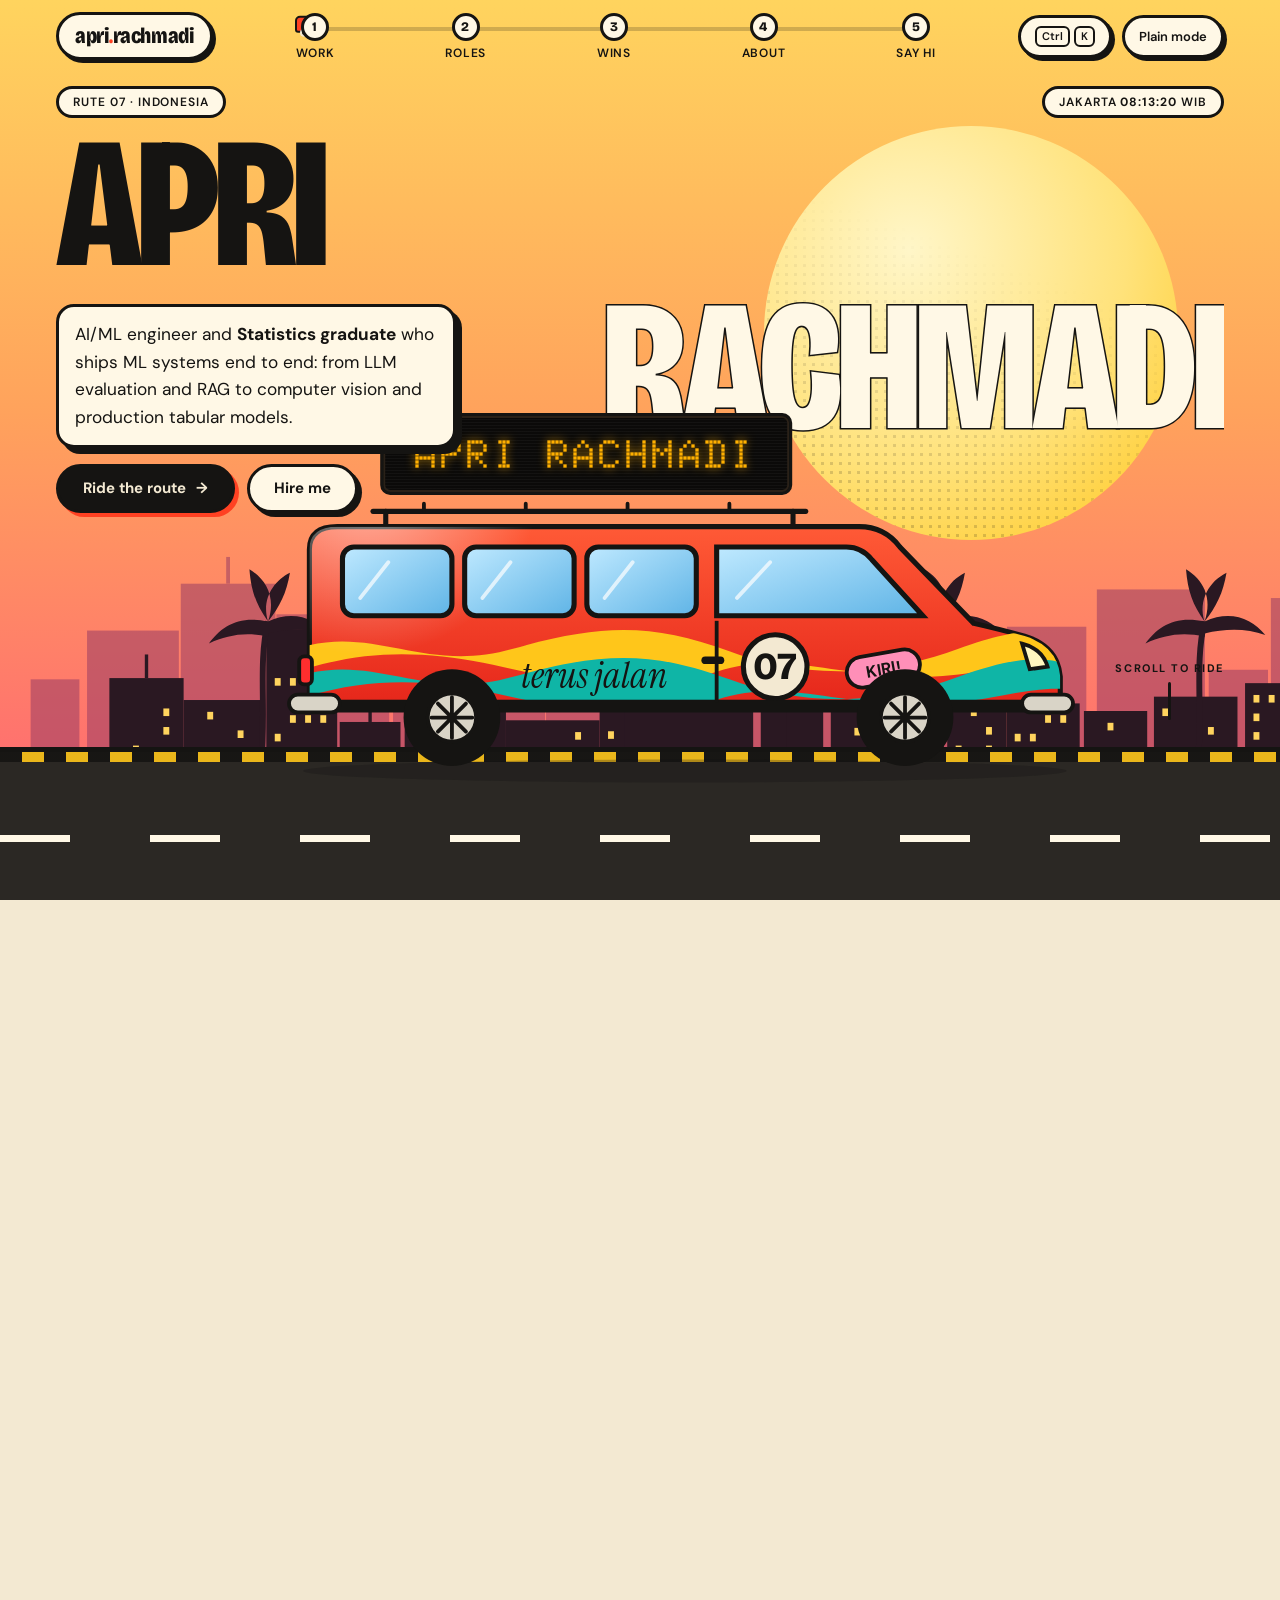
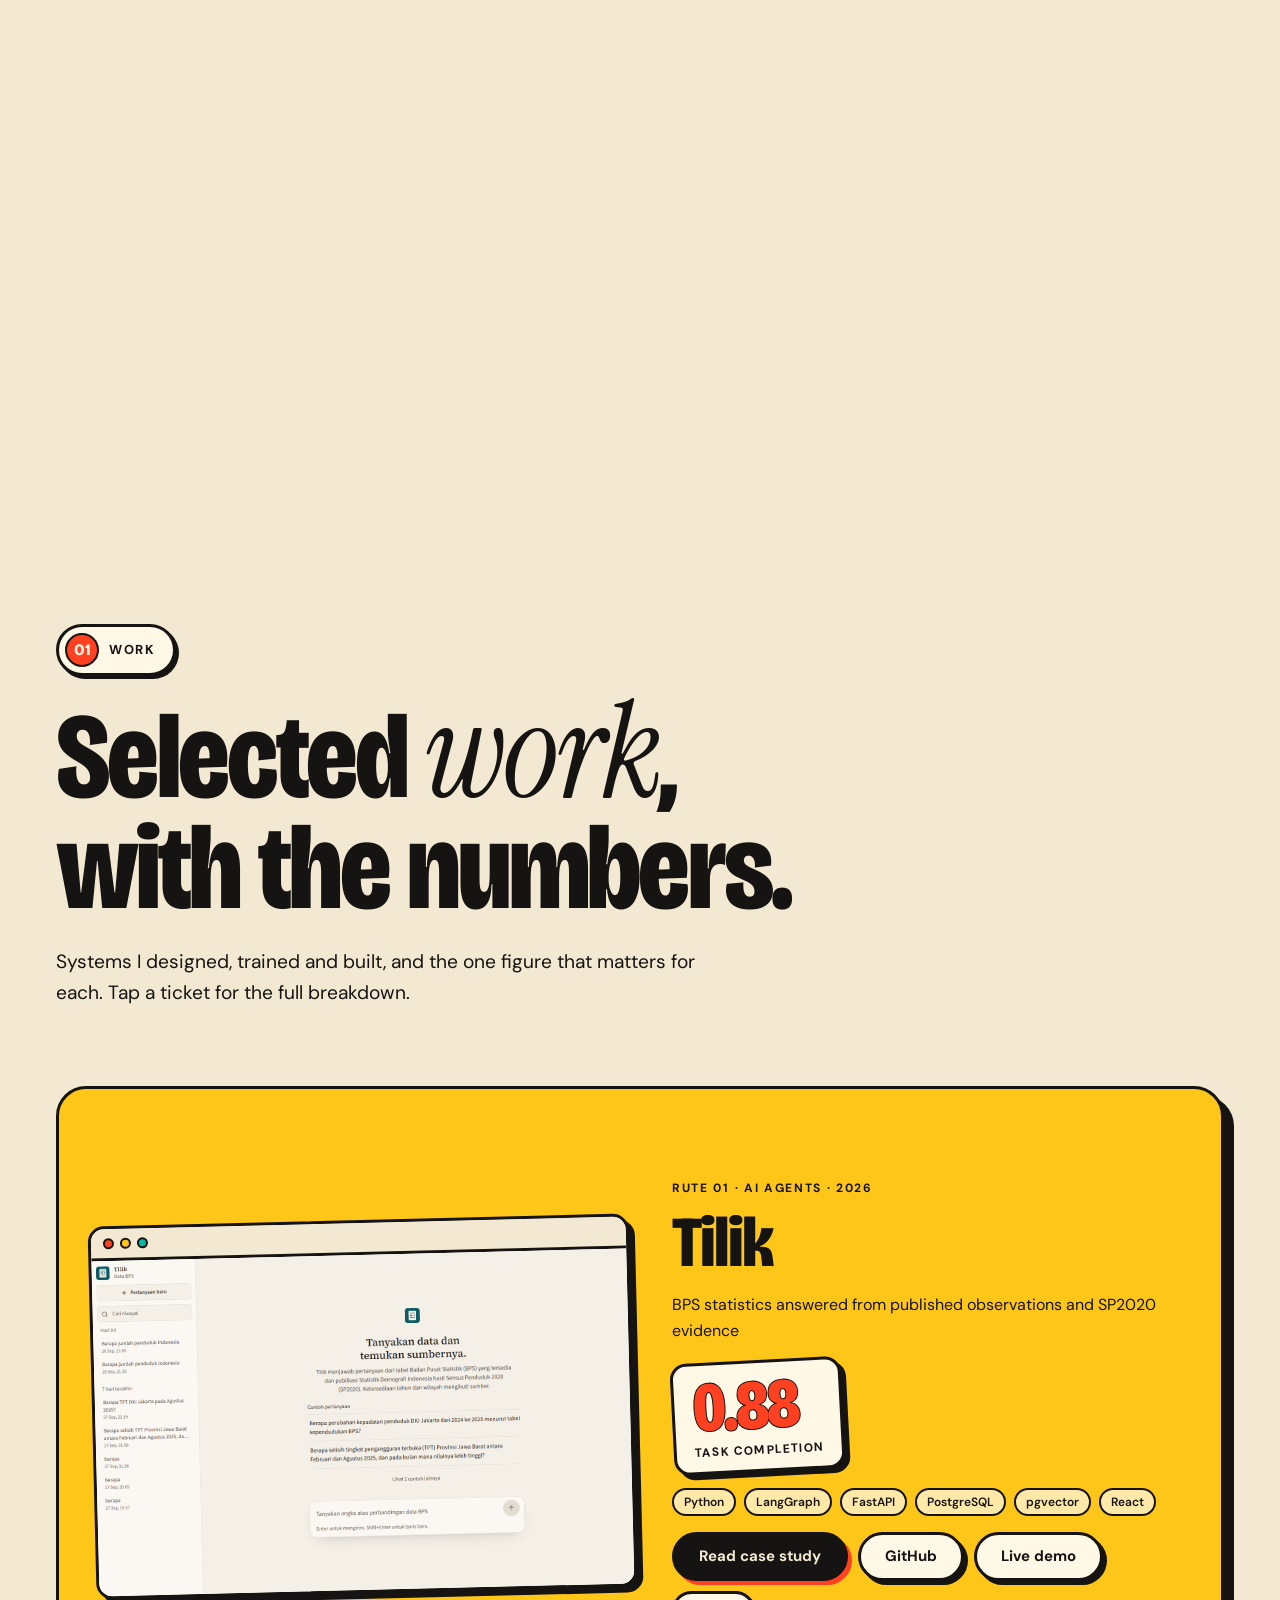
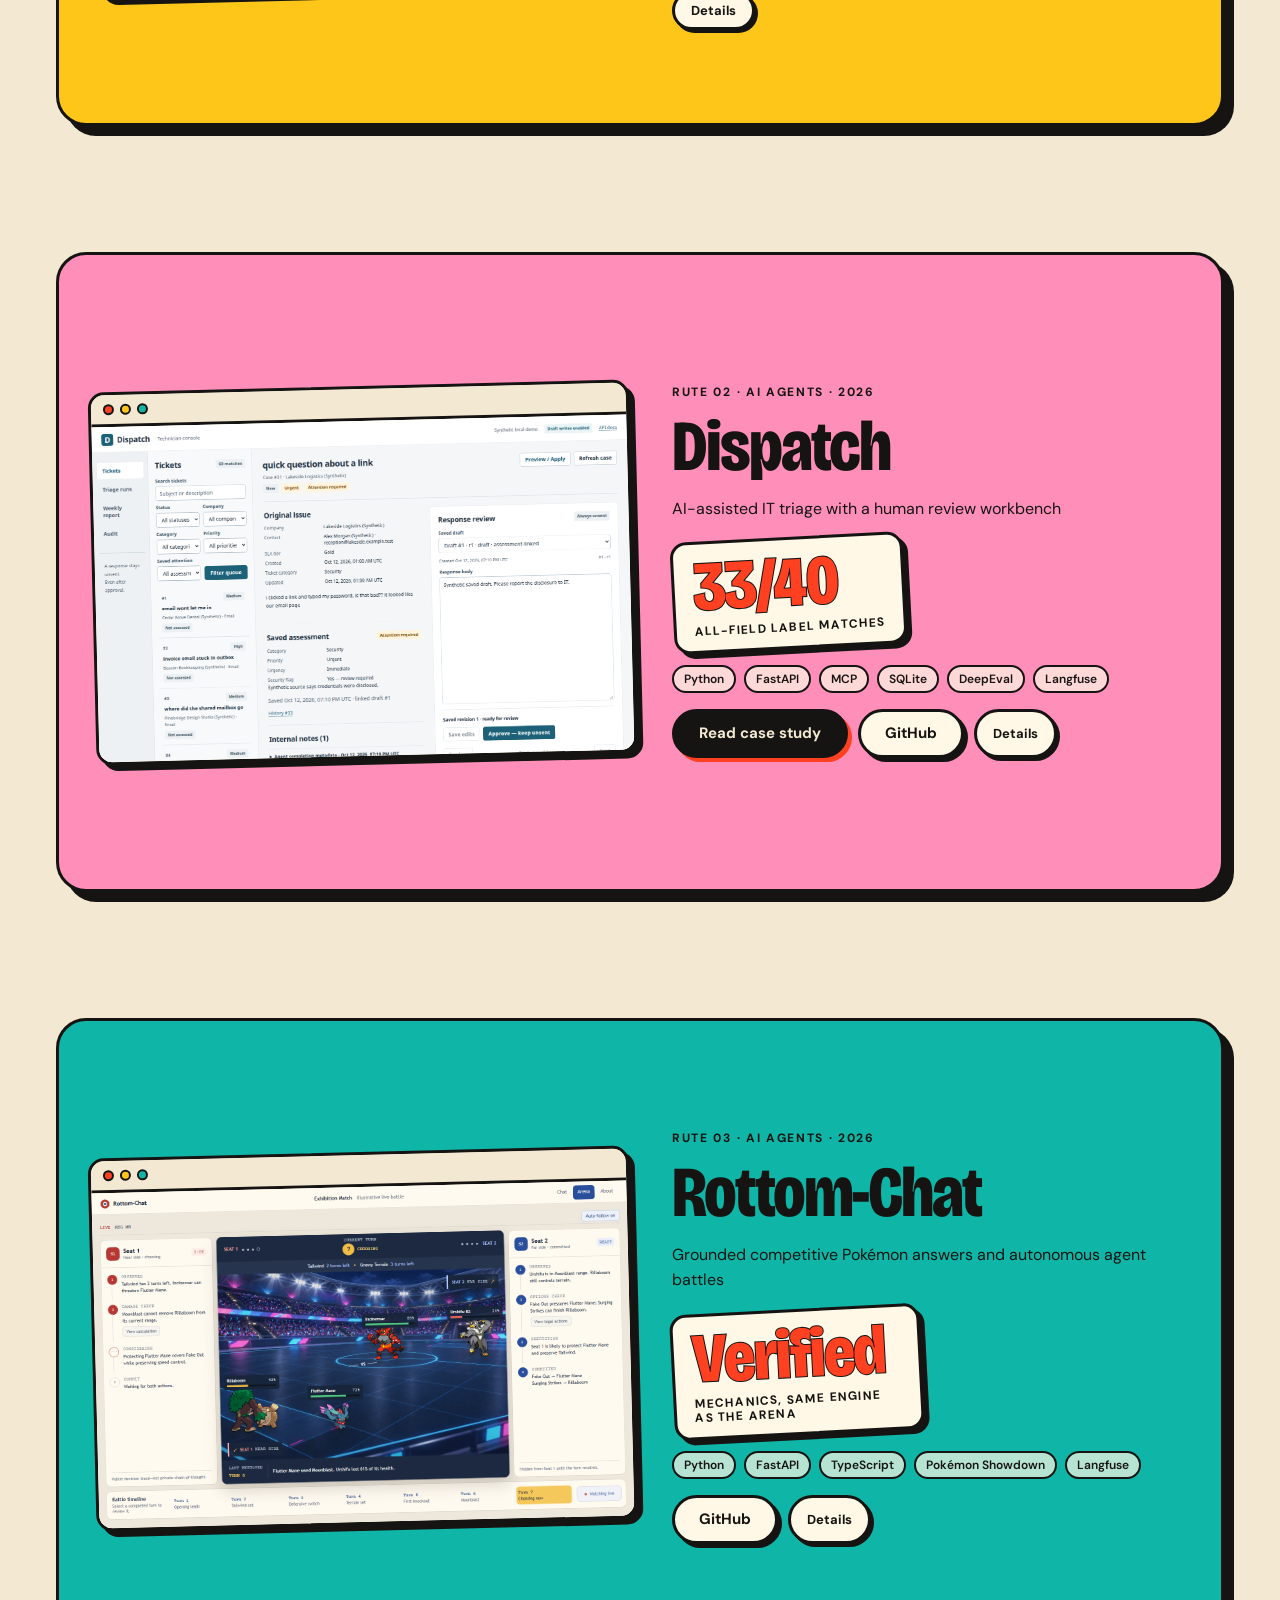
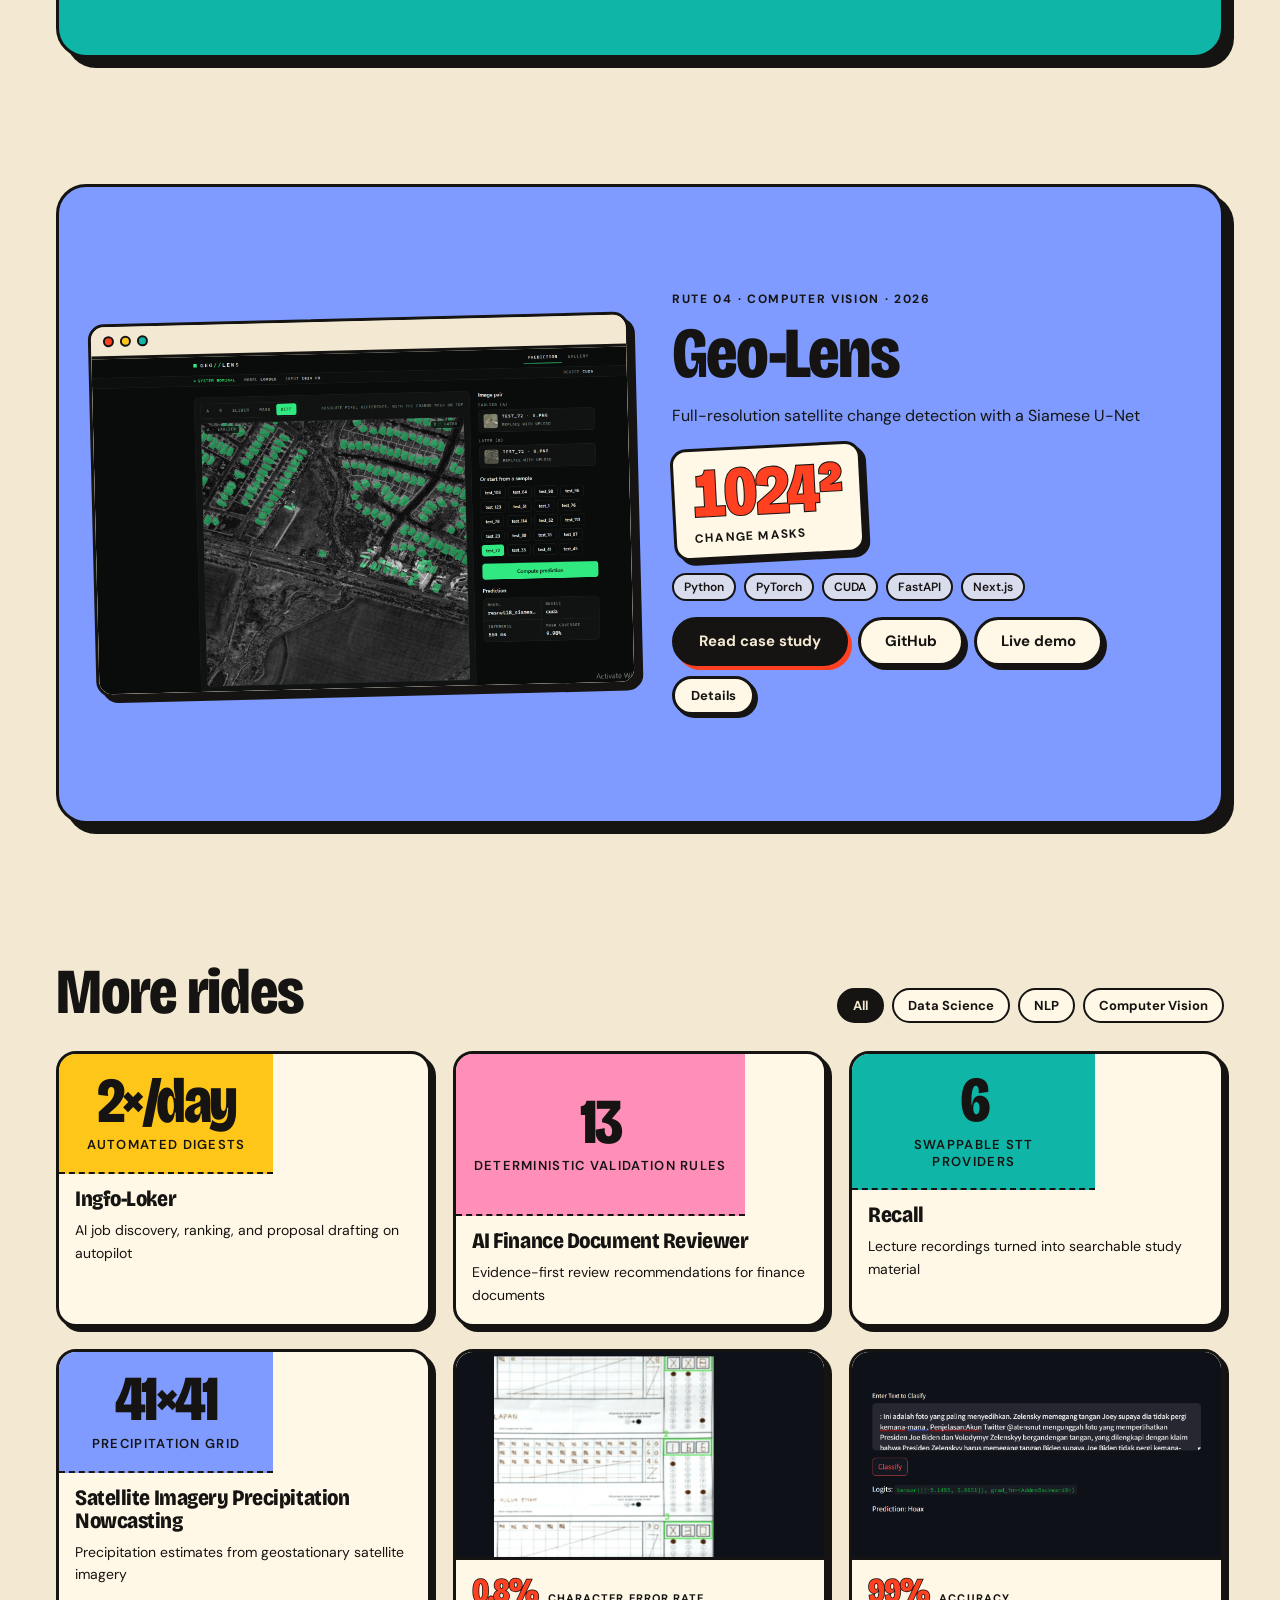
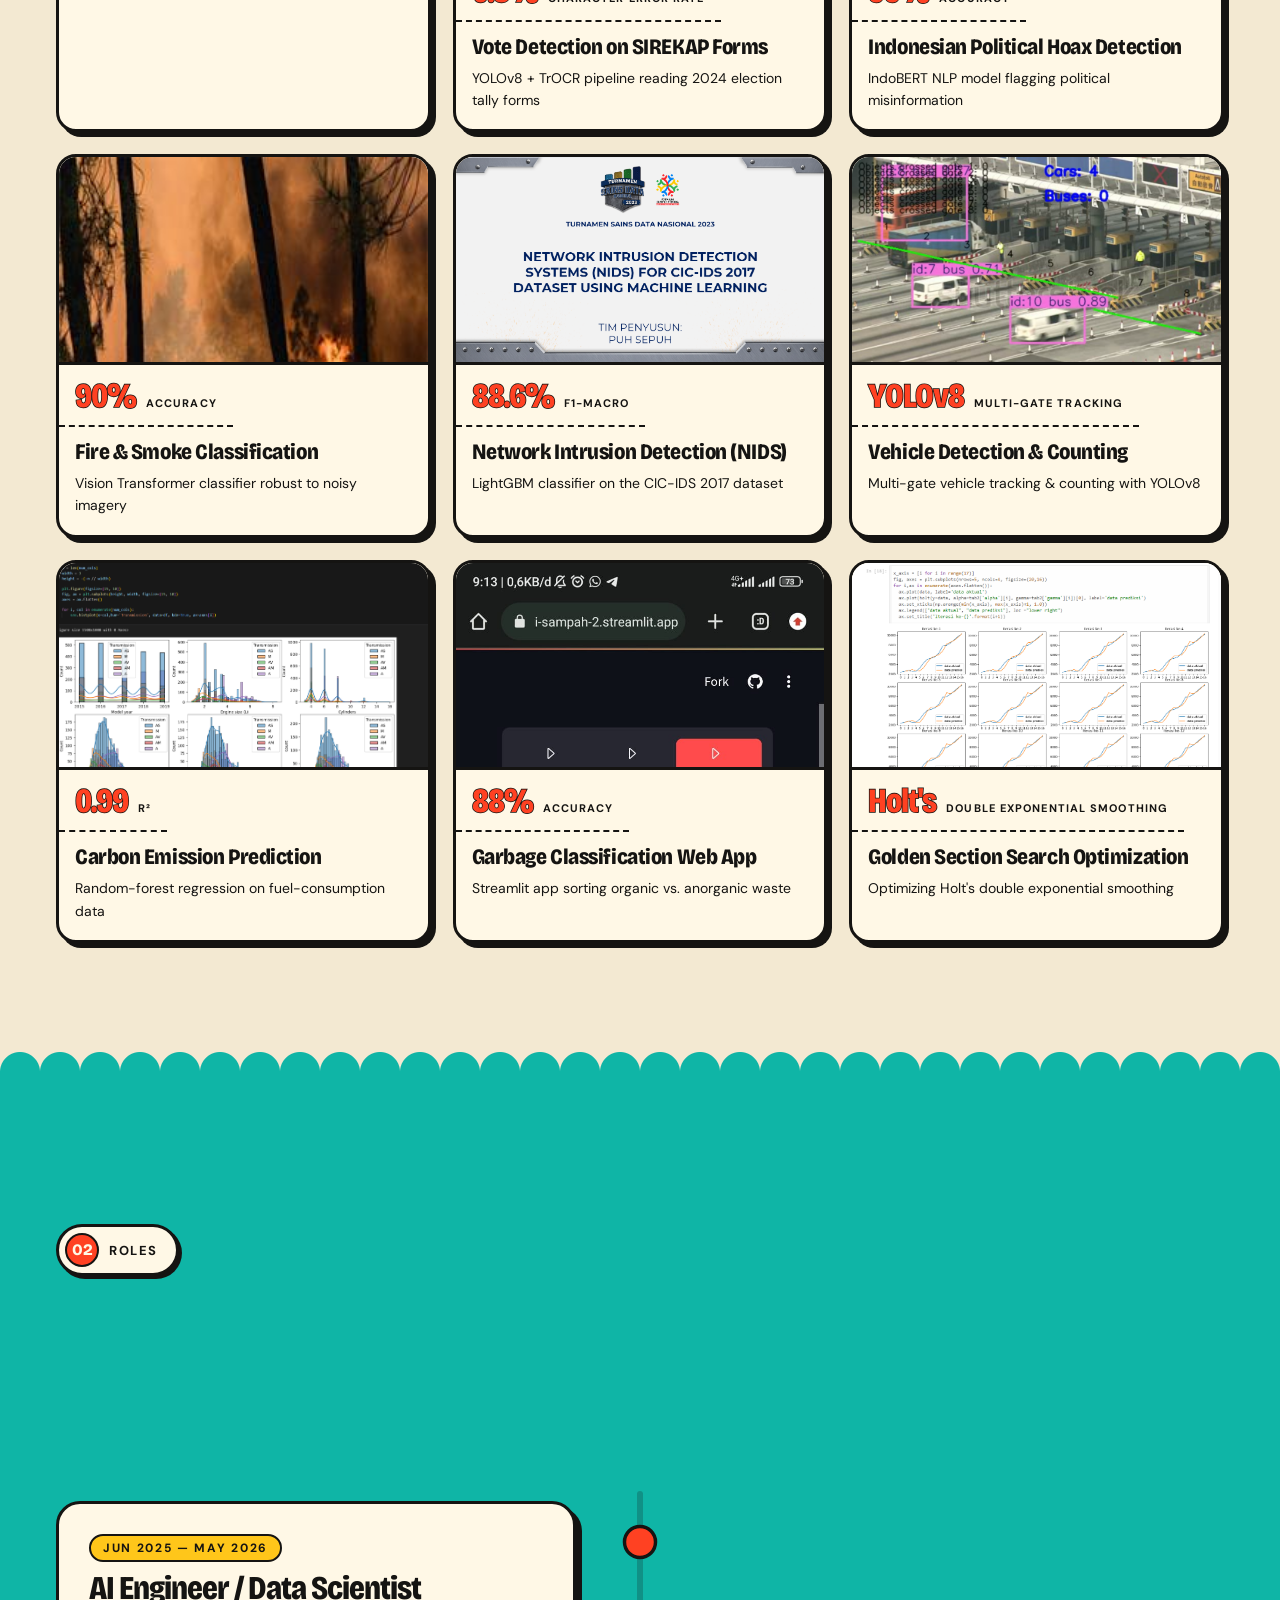
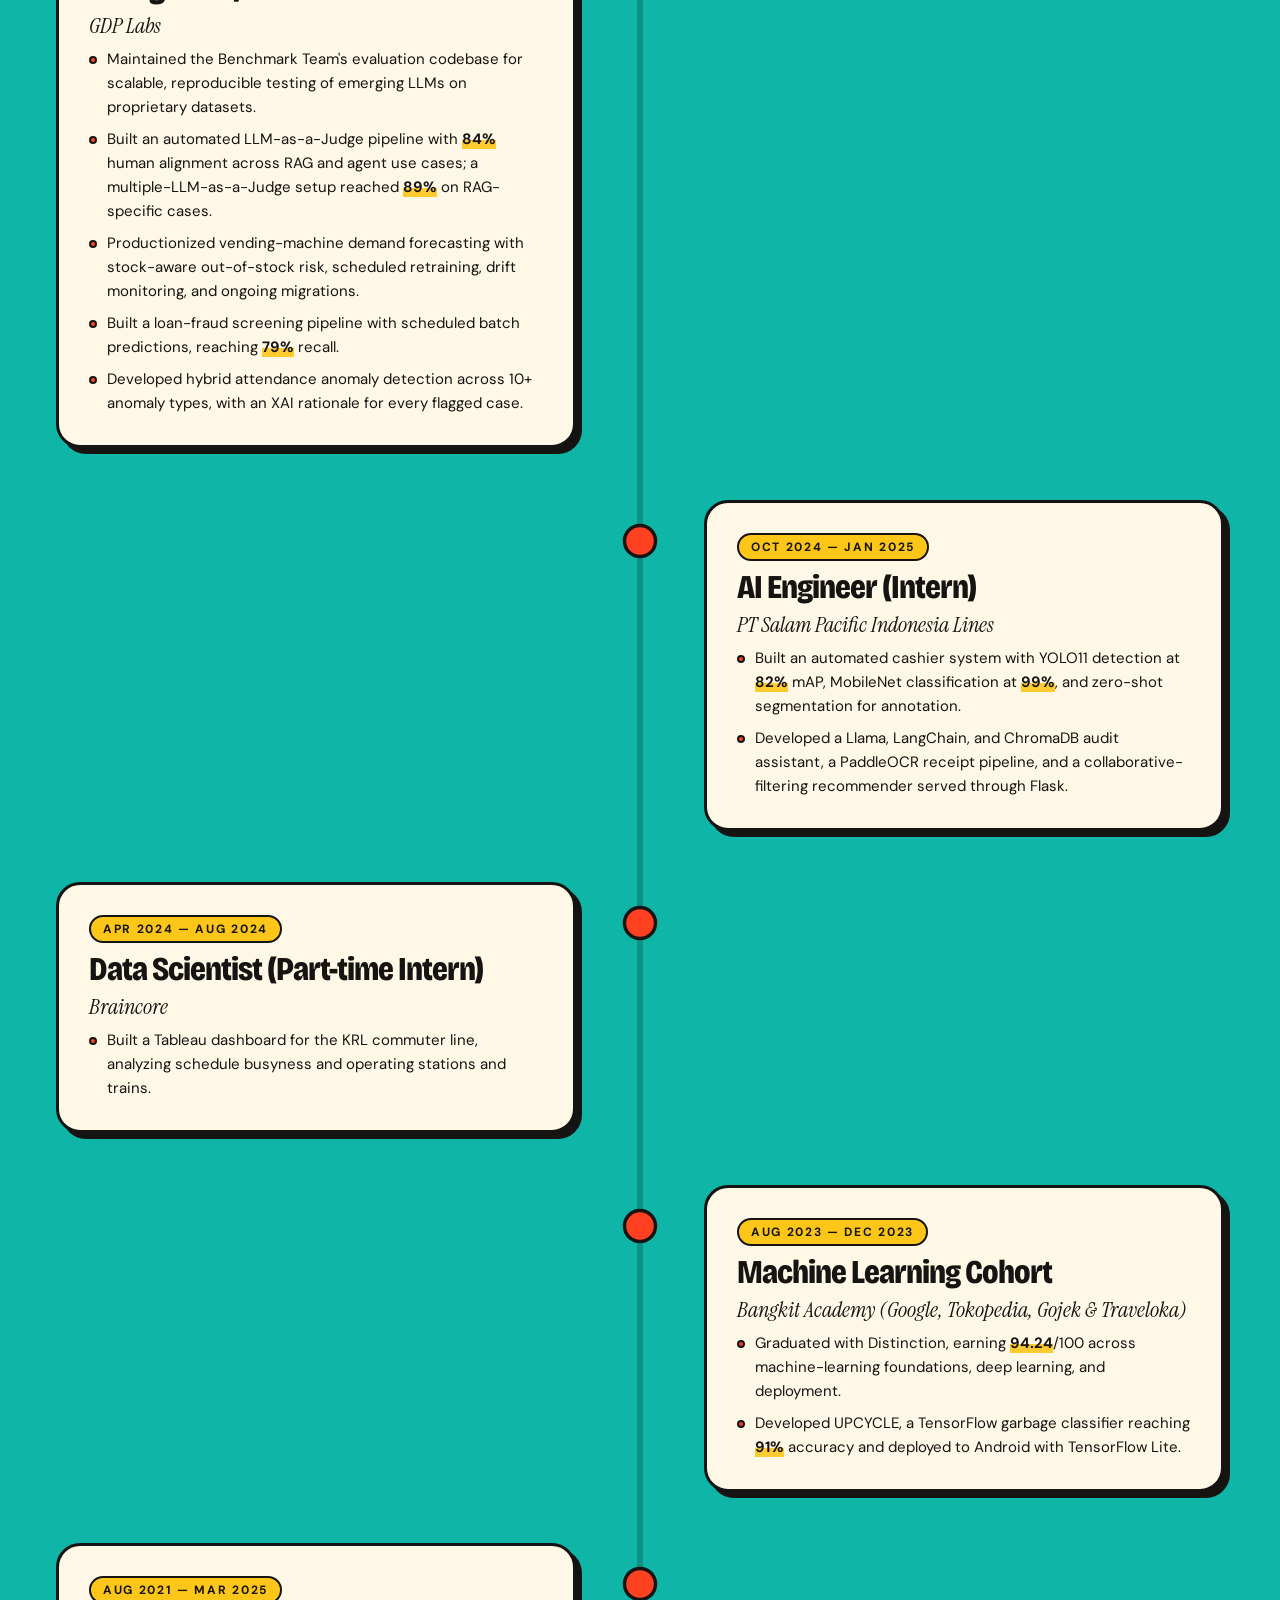
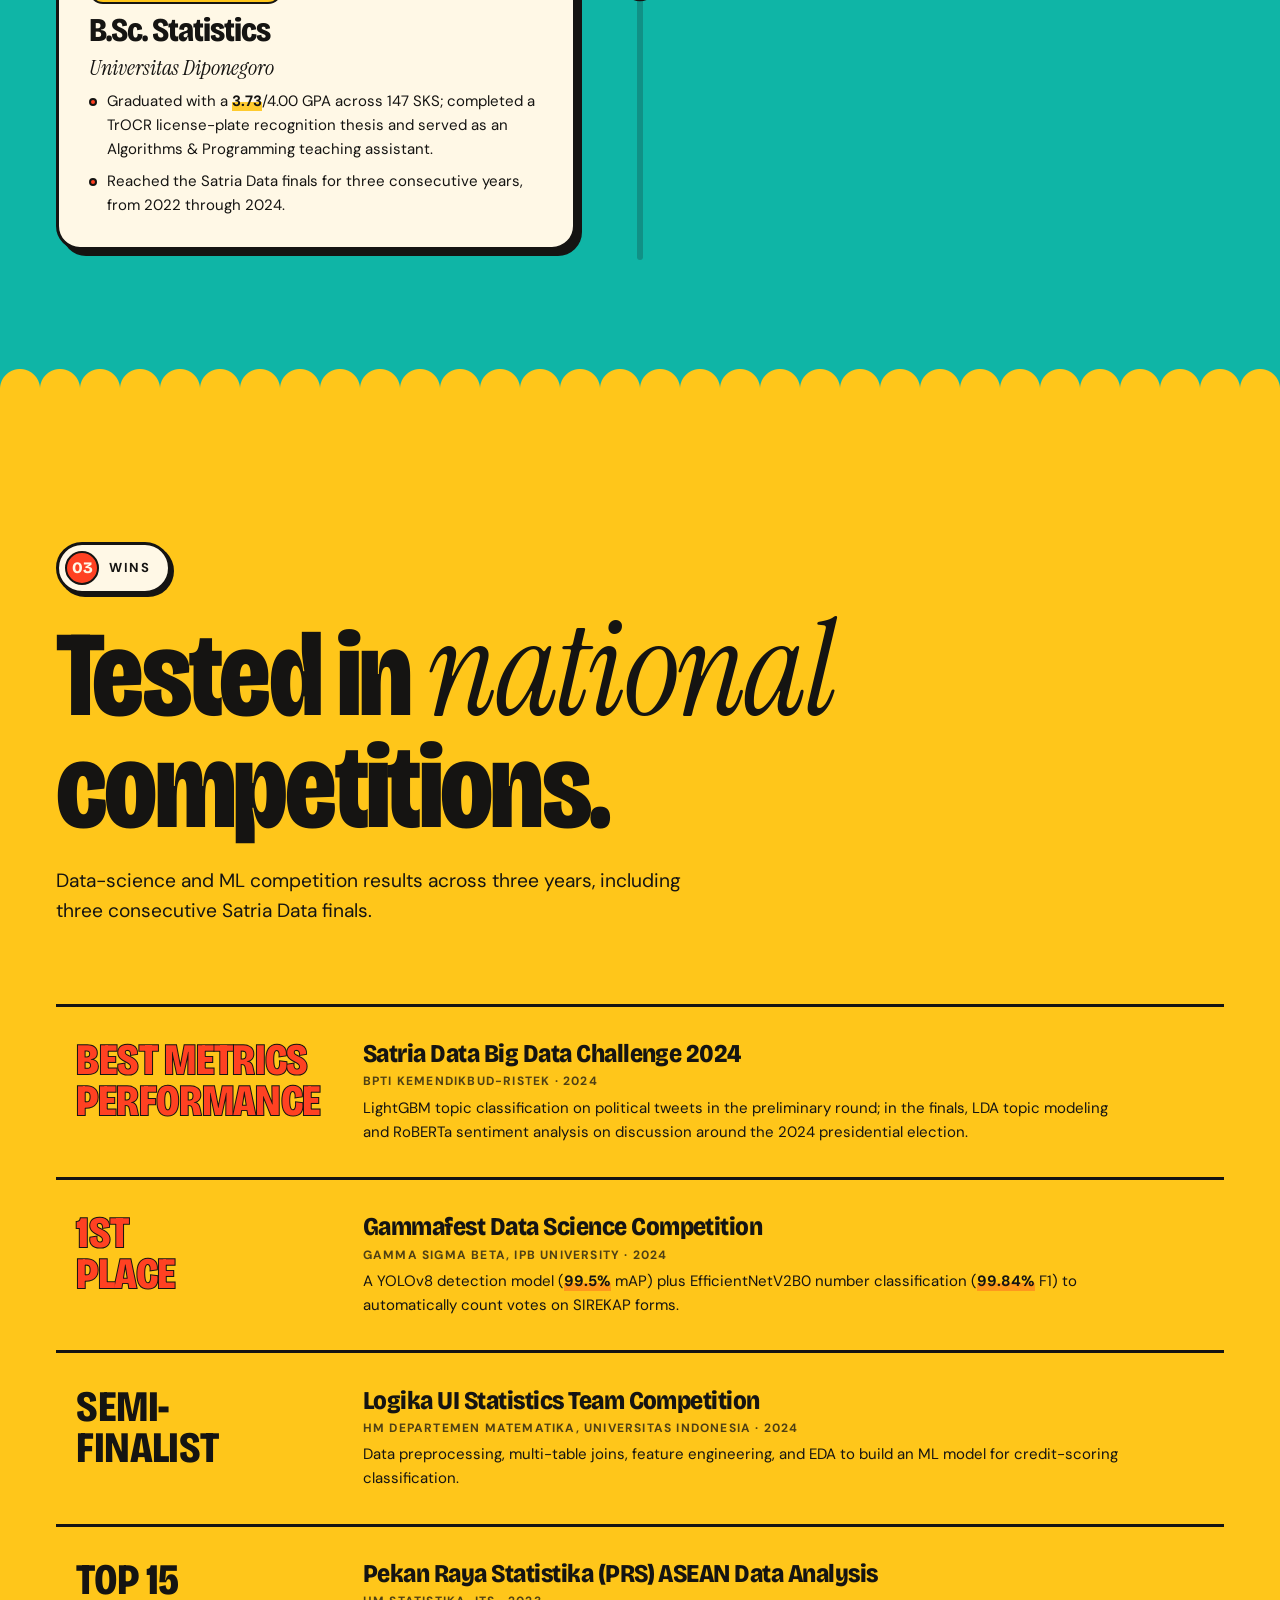
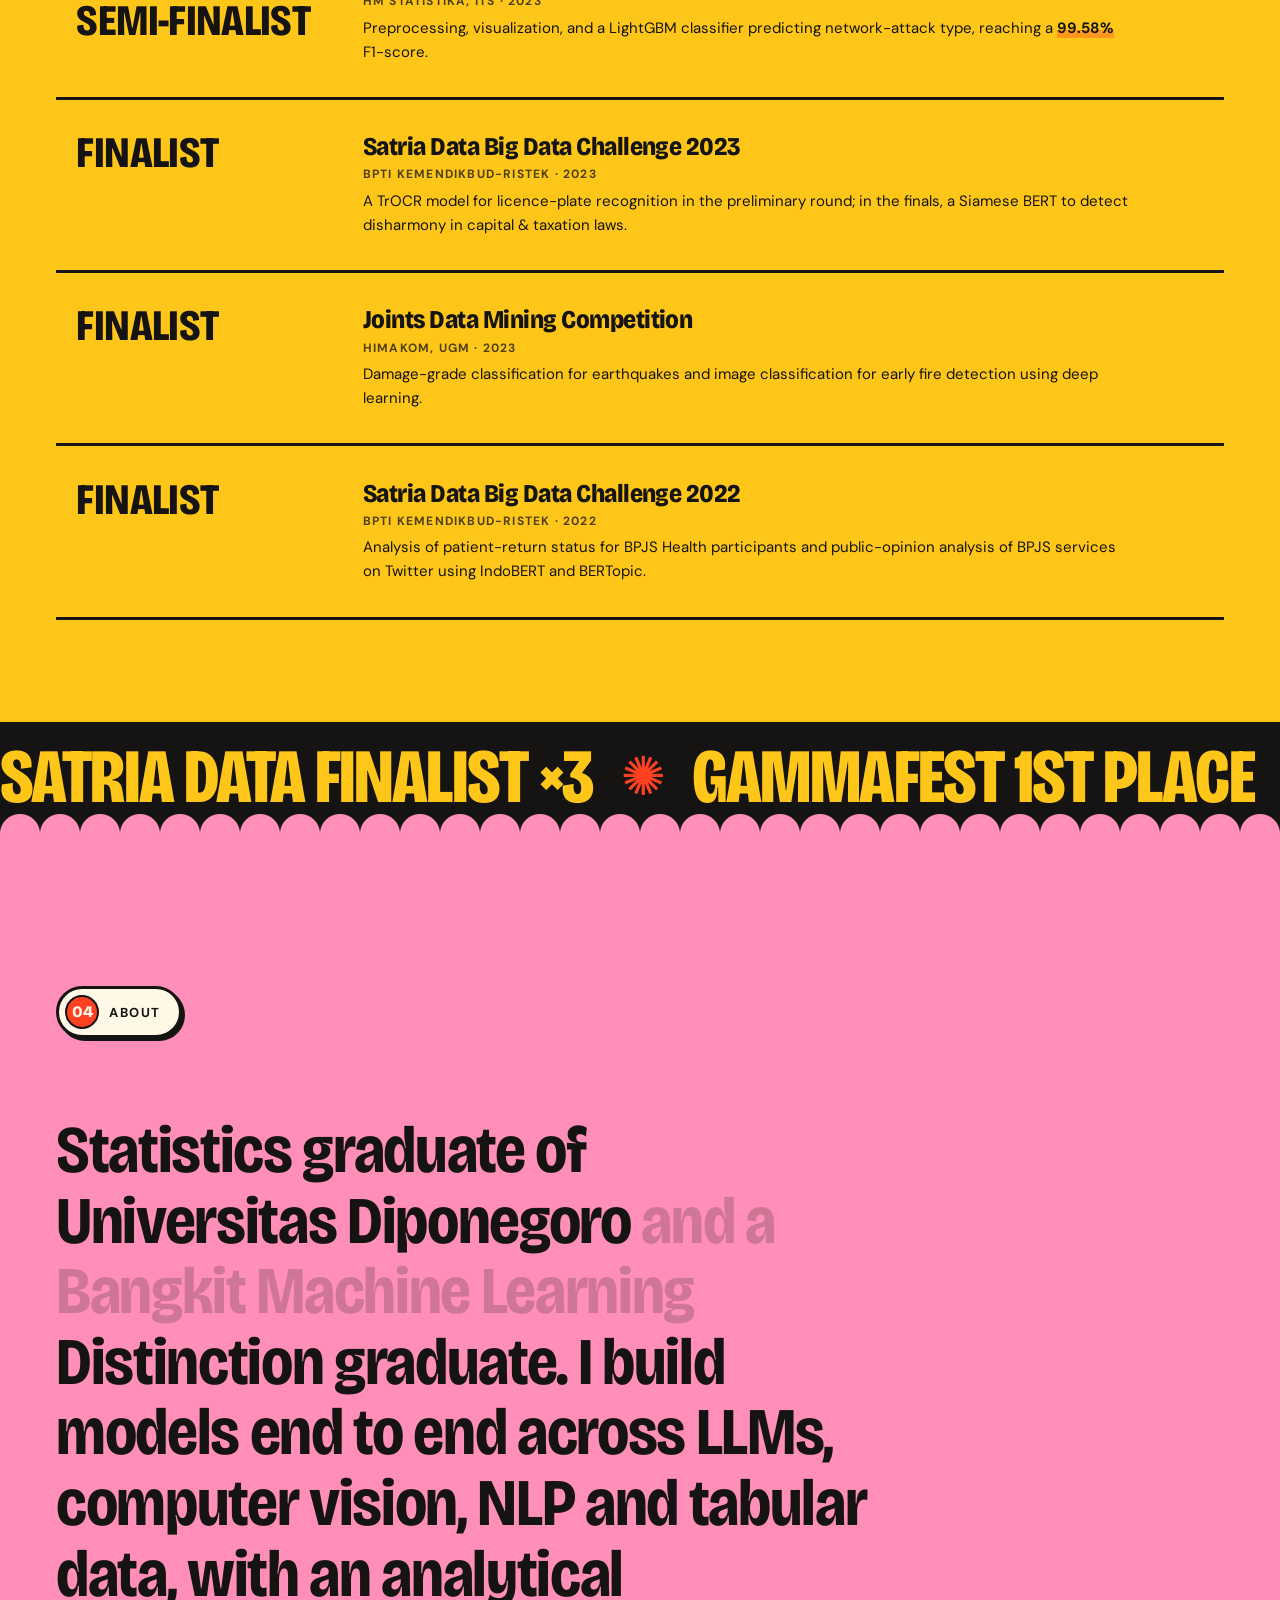
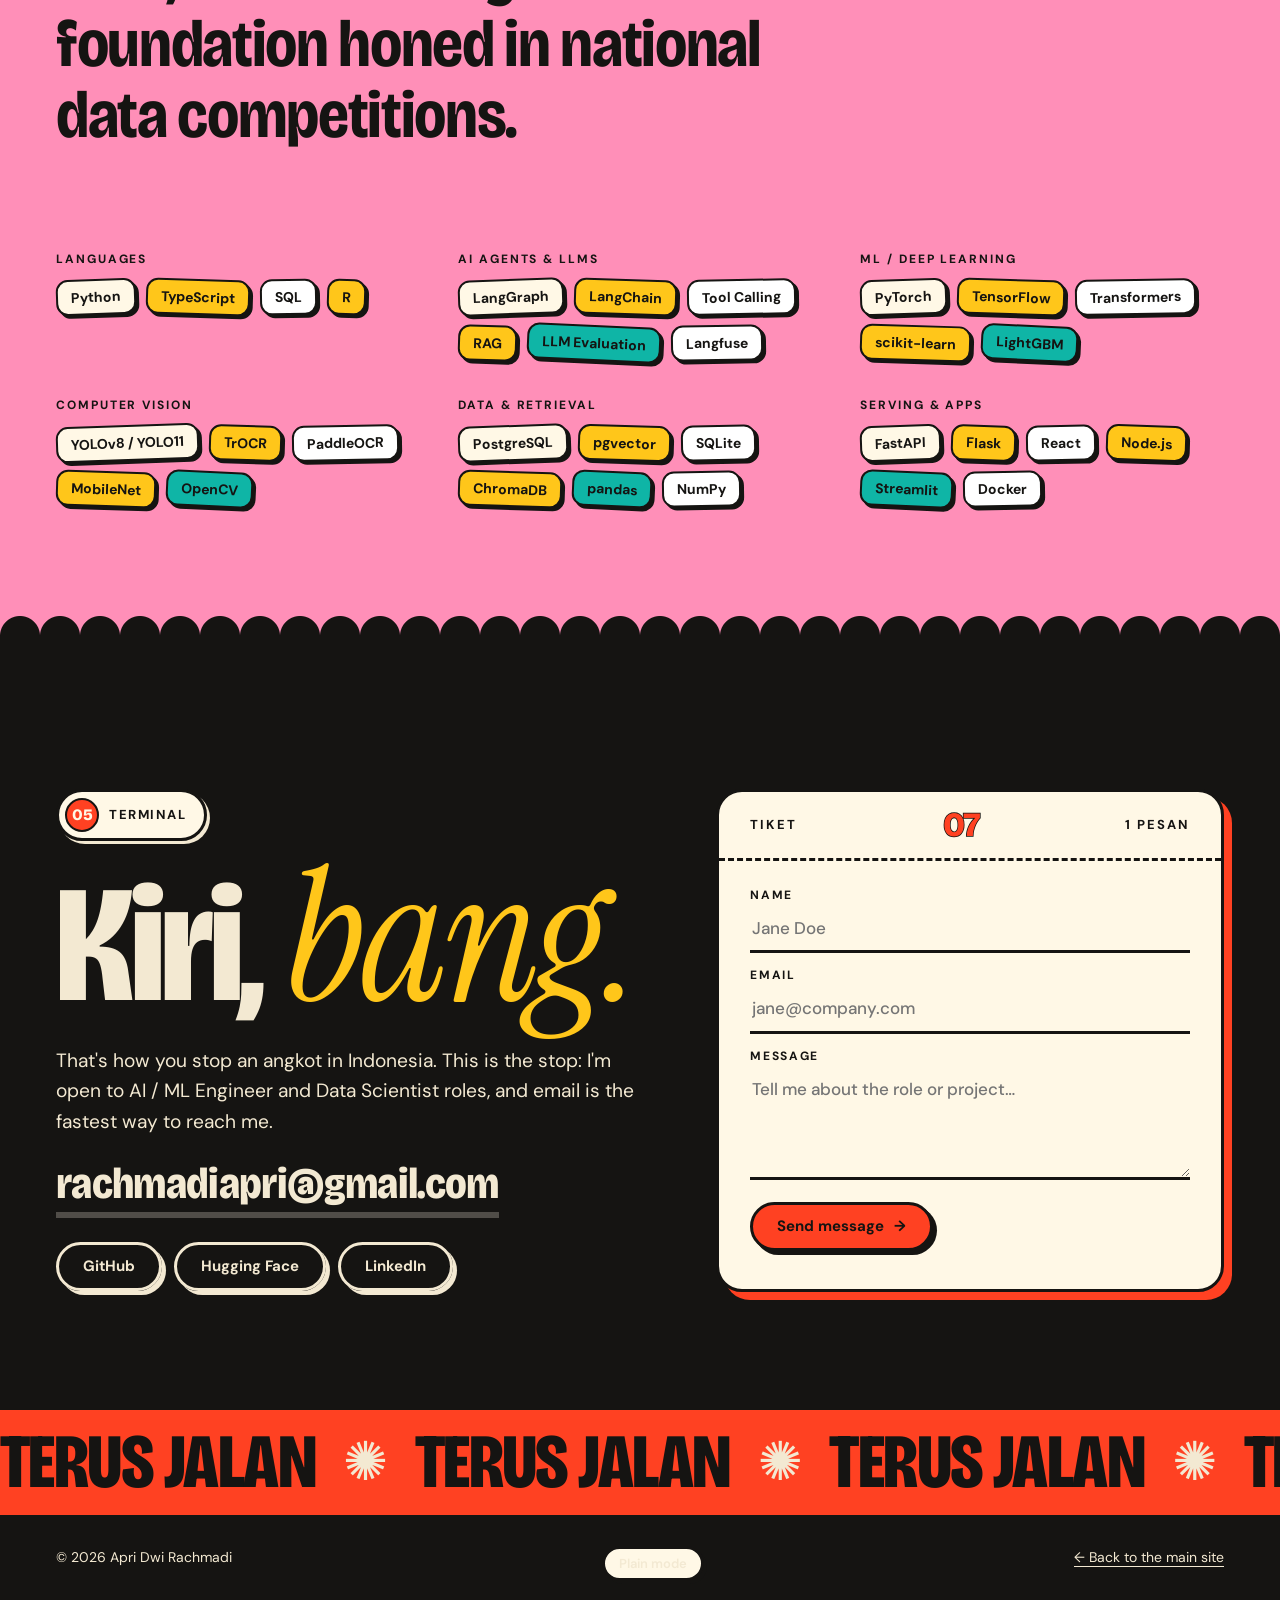
==== angkot/index.html @ a2b02d86 "Add angkot: an alternate hand-painted take on the portfolio Self-contained page at /angkot/ with its" ====
<!DOCTYPE html>
<html lang="en">
<head>
  <meta charset="UTF-8" />
  <meta name="viewport" content="width=device-width, initial-scale=1.0" />
  <title>Apri Rachmadi — Rute 07</title>
  <meta name="description" content="An alternate, hand-painted take on the portfolio of Apri Dwi Rachmadi: ride one angkot route through the work, the roles, and the wins." />
  <meta name="robots" content="noindex" />
  <link rel="canonical" href="https://aprirachmadi.github.io/" />
  <link rel="icon" type="image/jpeg" href="../assets/site-icon.jpg" />
  <link rel="preconnect" href="https://fonts.googleapis.com" />
  <link rel="preconnect" href="https://fonts.gstatic.com" crossorigin />
  <link href="https://fonts.googleapis.com/css2?family=Bricolage+Grotesque:opsz,wdth,wght@12..96,75..100,400..800&family=DM+Sans:opsz,wght@9..40,400..700&family=Doto:wght@400..900&family=Instrument+Serif:ital@0;1&display=swap" rel="stylesheet" />
  <link rel="stylesheet" href="angkot.css" />
  <noscript><style>.reveal,.line>span{opacity:1!important;transform:none!important}.loader{display:none!important}</style></noscript>
</head>
<body>
  <a class="skip" href="#work">Skip to the work</a>

  <!-- LOADER: waiting at the stop -->
  <div class="loader" id="loader" aria-hidden="true">
    <div class="led led--xl" data-led-static>RUTE 07</div>
    <p class="loader__sub">Waiting for the angkot<span class="loader__dots"></span></p>
  </div>

  <div class="cursor" id="cursor" aria-hidden="true"><span class="cursor__label"></span></div>

  <!-- NAV: the route line -->
  <header class="nav" id="nav">
    <a class="nav__brand" href="#top" aria-label="Apri Rachmadi, back to top">apri<i>.</i>rachmadi</a>
    <nav class="route" aria-label="Sections">
      <div class="route__line"><div class="route__fill" id="routeFill"></div><div class="route__bus" id="routeBus" aria-hidden="true"></div></div>
      <a class="route__stop" href="#work" data-stop="work"><b>1</b><span>Work</span></a>
      <a class="route__stop" href="#experience" data-stop="experience"><b>2</b><span>Roles</span></a>
      <a class="route__stop" href="#awards" data-stop="awards"><b>3</b><span>Wins</span></a>
      <a class="route__stop" href="#about" data-stop="about"><b>4</b><span>About</span></a>
      <a class="route__stop" href="#contact" data-stop="contact"><b>5</b><span>Say hi</span></a>
    </nav>
    <div class="nav__tools">
      <button class="chip-btn" id="paletteBtn" type="button" aria-label="Open command palette"><kbd>Ctrl</kbd><kbd>K</kbd></button>
      <button class="chip-btn" id="plainBtn" data-plain type="button" aria-pressed="false">Plain mode</button>
    </div>
  </header>

  <main id="top">
    <!-- HERO: the ride -->
    <section class="ride" id="ride" aria-label="Introduction">
      <div class="ride__stage" id="rideStage">
        <div class="sky">
          <div class="sun" aria-hidden="true"></div>
        </div>
        <div class="skyline skyline--far" id="skyFar" aria-hidden="true"></div>
        <div class="skyline skyline--near" id="skyNear" aria-hidden="true"></div>

        <div class="ride__top">
          <span class="tag">Rute 07 · Indonesia</span>
          <span class="tag tag--clock">Jakarta <b id="clock">--:--:--</b> WIB</span>
        </div>

        <h1 class="ride__name" aria-label="Apri Dwi Rachmadi">
          <span class="line"><span>Apri</span></span>
          <span class="line"><span>Rachmadi</span></span>
        </h1>

        <div class="ride__intro">
          <p>AI/ML engineer and <b>Statistics graduate</b> who ships ML systems end to end: from LLM evaluation and RAG to computer vision and production tabular models.</p>
          <div class="ride__cta">
            <a class="pill pill--ink" href="#work" data-cursor="RIDE">Ride the route <span aria-hidden="true">→</span></a>
            <a class="pill" href="#contact" data-cursor="HI">Hire me</a>
          </div>
        </div>

        <div class="bus" id="bus" aria-hidden="true">
          <div class="bus__body" id="busBody">
            <div class="led led--bus" id="busLed">APRI RACHMADI</div>
            <svg class="bus__svg" viewBox="0 0 660 300" xmlns="http://www.w3.org/2000/svg">
              <defs>
                <linearGradient id="gBody" x1="0" y1="0" x2="0" y2="1">
                  <stop offset="0" stop-color="#ff5a36"/><stop offset="1" stop-color="#e5251a"/>
                </linearGradient>
                <linearGradient id="gGlass" x1="0" y1="0" x2="1" y2="1">
                  <stop offset="0" stop-color="#bfe9ff"/><stop offset="1" stop-color="#5fb4e6"/>
                </linearGradient>
                <radialGradient id="gAir" cx=".25" cy=".2" r=".9">
                  <stop offset="0" stop-color="#fff" stop-opacity=".55"/><stop offset=".5" stop-color="#fff" stop-opacity="0"/>
                </radialGradient>
                <clipPath id="cBody"><path d="M30 238V112Q30 94 52 94H462Q482 94 494 110L552 170Q570 174 592 180Q618 188 620 212V238Z"/></clipPath>
              </defs>
              <ellipse cx="325" cy="286" rx="300" ry="9" fill="rgba(21,20,18,.28)"/>
              <!-- roof rack -->
              <g stroke="#151412" stroke-width="4" stroke-linecap="round">
                <path d="M90 94V82M410 94V82"/><path d="M80 82H420"/><path d="M120 82V76M200 82V76M280 82V76M360 82V76" stroke-width="3"/>
              </g>
              <!-- body -->
              <path d="M30 238V112Q30 94 52 94H462Q482 94 494 110L552 170Q570 174 592 180Q618 188 620 212V238Z" fill="url(#gBody)" stroke="#151412" stroke-width="4"/>
              <g clip-path="url(#cBody)">
                <path d="M20 190C80 170 120 210 190 190S300 170 360 192 480 212 540 190 620 176 640 188V204C600 192 560 214 500 212S400 192 350 208 250 220 190 206 80 188 20 208Z" fill="#ffc61a"/>
                <path d="M20 212C80 192 120 232 190 212S300 192 360 214 480 234 540 212 620 198 640 210V224C600 214 560 236 500 234S400 214 350 230 250 242 190 228 80 210 20 230Z" fill="#0fb5a6"/>
                <rect x="20" y="230" width="620" height="12" fill="#151412"/>
                <circle cx="150" cy="150" r="150" fill="url(#gAir)"/>
              </g>
              <!-- windows -->
              <g fill="url(#gGlass)" stroke="#151412" stroke-width="4">
                <rect x="56" y="110" width="86" height="54" rx="9"/>
                <rect x="152" y="110" width="86" height="54" rx="9"/>
                <rect x="248" y="110" width="86" height="54" rx="9"/>
                <path d="M350 110H452Q464 110 472 120L512 164H350Z"/>
              </g>
              <g stroke="#fff" stroke-opacity=".7" stroke-width="3" stroke-linecap="round"><path d="M70 150L92 122M166 150L188 122M262 150L284 122M366 150L392 122"/></g>
              <!-- door + route badge -->
              <path d="M350 168V232" stroke="#151412" stroke-width="3"/>
              <circle cx="396" cy="204" r="25" fill="#f3e9d2" stroke="#151412" stroke-width="4"/>
              <text x="396" y="214" text-anchor="middle" font-family="Bricolage Grotesque, sans-serif" font-weight="800" font-size="30" fill="#151412">07</text>
              <rect x="338" y="196" width="18" height="6" rx="3" fill="#151412"/>
              <!-- slogan -->
              <text x="196" y="221" font-family="Instrument Serif, serif" font-style="italic" font-size="29" fill="#151412">terus jalan</text>
              <!-- stickers -->
              <circle cx="238" cy="132" r="0" fill="none"/>
              <g transform="rotate(-10 478 206)"><rect x="452" y="194" width="58" height="24" rx="12" fill="#ff8fb8" stroke="#151412" stroke-width="3"/><text x="481" y="211" text-anchor="middle" font-family="DM Sans, sans-serif" font-weight="700" font-size="13" fill="#151412">KIRI!</text></g>
              <!-- lights + bumpers -->
              <path d="M590 186Q606 190 610 204L596 206Z" fill="#fff6bf" stroke="#151412" stroke-width="3"/>
              <rect x="22" y="196" width="10" height="22" rx="4" fill="#ff2e2e" stroke="#151412" stroke-width="3"/>
              <rect x="590" y="226" width="40" height="14" rx="7" fill="#d9d4c7" stroke="#151412" stroke-width="3"/>
              <rect x="14" y="226" width="40" height="14" rx="7" fill="#d9d4c7" stroke="#151412" stroke-width="3"/>
              <!-- wheels -->
              <g class="wheel" style="transform-origin:142px 244px">
                <circle cx="142" cy="244" r="38" fill="#151412"/><circle cx="142" cy="244" r="19" fill="#d9d4c7" stroke="#151412" stroke-width="3"/>
                <path d="M142 228V260M126 244H158M131 233L153 255M153 233L131 255" stroke="#151412" stroke-width="3" stroke-linecap="round"/>
              </g>
              <g class="wheel" style="transform-origin:498px 244px">
                <circle cx="498" cy="244" r="38" fill="#151412"/><circle cx="498" cy="244" r="19" fill="#d9d4c7" stroke="#151412" stroke-width="3"/>
                <path d="M498 228V260M482 244H514M487 233L509 255M509 233L487 255" stroke="#151412" stroke-width="3" stroke-linecap="round"/>
              </g>
            </svg>
          </div>
        </div>
        <div class="road" aria-hidden="true"><div class="road__dash"></div></div>
        <a class="scrollhint" href="#work" aria-label="Scroll to the work"><span>Scroll to ride</span><i></i></a>
      </div>
    </section>

    <!-- STOP 1: WORK -->
    <section class="stop stop--work" id="work" data-stop-id="work" aria-labelledby="workTitle">
      <div class="wrap">
        <header class="stop__head">
          <div class="sign"><b>01</b><span>Work</span></div>
          <h2 id="workTitle" class="reveal">Selected <em>work</em>, with the numbers.</h2>
          <p class="stop__sub reveal">Systems I designed, trained and built, and the one figure that matters for each. Tap a ticket for the full breakdown.</p>
        </header>
        <div class="stack" id="stack"></div>
        <div class="more-head reveal">
          <h3>More rides</h3>
          <div class="filters" id="filters" role="group" aria-label="Filter projects"></div>
        </div>
        <div class="tickets" id="tickets"></div>
        <noscript>
          <ul class="ns-list">
            <li><strong>Tilik</strong>: source-grounded BPS statistical agent · <a href="../projects/tilik-agent/">Case study</a> · <a href="https://tilikagent.frhvn.my.id/">Live demo</a> · <a href="https://github.com/aprirachmadi/tilik-agent">GitHub</a></li>
            <li><strong>Dispatch</strong>: AI-assisted IT triage · <a href="../projects/dispatch/">Case study</a> · <a href="https://github.com/aprirachmadi/dispatch">GitHub</a></li>
            <li><strong>Rottom-Chat</strong>: <a href="https://github.com/aprirachmadi/rottom-chat">GitHub</a></li>
            <li><strong>Geo-Lens</strong>: <a href="https://github.com/aprirachmadi/geo-lens">GitHub</a> · <a href="https://geo-lens-urban.rachmadiapri.workers.dev/">Demo</a></li>
          </ul>
        </noscript>
      </div>
    </section>

    <!-- STOP 2: EXPERIENCE -->
    <section class="stop stop--exp" id="experience" data-stop-id="experience" aria-labelledby="expTitle">
      <div class="wrap">
        <header class="stop__head">
          <div class="sign"><b>02</b><span>Roles</span></div>
          <h2 id="expTitle" class="reveal">Where I've <em>been</em>.</h2>
        </header>
        <div class="line-route" id="lineRoute">
          <div class="line-route__rail" aria-hidden="true"><div class="line-route__fill" id="lineFill"></div></div>
          <ol>
          <li class="leg reveal">
            <div class="leg__dot" aria-hidden="true"></div>
            <div class="leg__card">
              <p class="leg__date">Jun 2025 — May 2026</p>
              <h3>AI Engineer / Data Scientist</h3>
              <p class="leg__co">GDP Labs</p>
              <ul>
                <li>Maintained the Benchmark Team's evaluation codebase for scalable, reproducible testing of emerging LLMs on proprietary datasets.</li>
                <li>Built an automated LLM-as-a-Judge pipeline with <b>84%</b> human alignment across RAG and agent use cases; a multiple-LLM-as-a-Judge setup reached <b>89%</b> on RAG-specific cases.</li>
                <li>Productionized vending-machine demand forecasting with stock-aware out-of-stock risk, scheduled retraining, drift monitoring, and ongoing migrations.</li>
                <li>Built a loan-fraud screening pipeline with scheduled batch predictions, reaching <b>79%</b> recall.</li>
                <li>Developed hybrid attendance anomaly detection across 10+ anomaly types, with an XAI rationale for every flagged case.</li>
              </ul>
            </div>
          </li>
          <li class="leg reveal">
            <div class="leg__dot" aria-hidden="true"></div>
            <div class="leg__card">
              <p class="leg__date">Oct 2024 — Jan 2025</p>
              <h3>AI Engineer (Intern)</h3>
              <p class="leg__co">PT Salam Pacific Indonesia Lines</p>
              <ul>
                <li>Built an automated cashier system with YOLO11 detection at <b>82%</b> mAP, MobileNet classification at <b>99%</b>, and zero-shot segmentation for annotation.</li>
                <li>Developed a Llama, LangChain, and ChromaDB audit assistant, a PaddleOCR receipt pipeline, and a collaborative-filtering recommender served through Flask.</li>
              </ul>
            </div>
          </li>
          <li class="leg reveal">
            <div class="leg__dot" aria-hidden="true"></div>
            <div class="leg__card">
              <p class="leg__date">Apr 2024 — Aug 2024</p>
              <h3>Data Scientist (Part-time Intern)</h3>
              <p class="leg__co">Braincore</p>
              <ul>
                <li>Built a Tableau dashboard for the KRL commuter line, analyzing schedule busyness and operating stations and trains.</li>
              </ul>
            </div>
          </li>
          <li class="leg reveal">
            <div class="leg__dot" aria-hidden="true"></div>
            <div class="leg__card">
              <p class="leg__date">Aug 2023 — Dec 2023</p>
              <h3>Machine Learning Cohort</h3>
              <p class="leg__co">Bangkit Academy (Google, Tokopedia, Gojek &amp; Traveloka)</p>
              <ul>
                <li>Graduated with Distinction, earning <b>94.24</b>/100 across machine-learning foundations, deep learning, and deployment.</li>
                <li>Developed UPCYCLE, a TensorFlow garbage classifier reaching <b>91%</b> accuracy and deployed to Android with TensorFlow Lite.</li>
              </ul>
            </div>
          </li>
          <li class="leg reveal">
            <div class="leg__dot" aria-hidden="true"></div>
            <div class="leg__card">
              <p class="leg__date">Aug 2021 — Mar 2025</p>
              <h3>B.Sc. Statistics</h3>
              <p class="leg__co">Universitas Diponegoro</p>
              <ul>
                <li>Graduated with a <b>3.73</b>/4.00 GPA across 147 SKS; completed a TrOCR license-plate recognition thesis and served as an Algorithms &amp; Programming teaching assistant.</li>
                <li>Reached the Satria Data finals for three consecutive years, from 2022 through 2024.</li>
              </ul>
            </div>
          </li>
          </ol>
        </div>
      </div>
    </section>

    <!-- STOP 3: AWARDS -->
    <section class="stop stop--awards" id="awards" data-stop-id="awards" aria-labelledby="awTitle">
      <div class="wrap">
        <header class="stop__head">
          <div class="sign"><b>03</b><span>Wins</span></div>
          <h2 id="awTitle" class="reveal">Tested in <em>national</em> competitions.</h2>
          <p class="stop__sub reveal">Data-science and ML competition results across three years, including three consecutive Satria Data finals.</p>
        </header>
        <ul class="medals">
          <li class="medal medal--gold reveal">
            <div class="medal__place">Best Metrics<br>Performance</div>
            <div class="medal__body"><h3>Satria Data Big Data Challenge 2024</h3><p class="medal__org">BPTI Kemendikbud-Ristek · 2024</p><p>LightGBM topic classification on political tweets in the preliminary round; in the finals, LDA topic modeling and RoBERTa sentiment analysis on discussion around the 2024 presidential election.</p></div>
          </li>
          <li class="medal medal--gold reveal">
            <div class="medal__place">1st<br>Place</div>
            <div class="medal__body"><h3>Gammafest Data Science Competition</h3><p class="medal__org">Gamma Sigma Beta, IPB University · 2024</p><p>A YOLOv8 detection model (<b>99.5%</b> mAP) plus EfficientNetV2B0 number classification (<b>99.84%</b> F1) to automatically count votes on SIREKAP forms.</p></div>
          </li>
          <li class="medal reveal">
            <div class="medal__place">Semi-<br>finalist</div>
            <div class="medal__body"><h3>Logika UI Statistics Team Competition</h3><p class="medal__org">HM Departemen Matematika, Universitas Indonesia · 2024</p><p>Data preprocessing, multi-table joins, feature engineering, and EDA to build an ML model for credit-scoring classification.</p></div>
          </li>
          <li class="medal reveal">
            <div class="medal__place">Top 15<br>Semi-finalist</div>
            <div class="medal__body"><h3>Pekan Raya Statistika (PRS) ASEAN Data Analysis</h3><p class="medal__org">HM Statistika, ITS · 2023</p><p>Preprocessing, visualization, and a LightGBM classifier predicting network-attack type, reaching a <b>99.58%</b> F1-score.</p></div>
          </li>
          <li class="medal reveal">
            <div class="medal__place">Finalist</div>
            <div class="medal__body"><h3>Satria Data Big Data Challenge 2023</h3><p class="medal__org">BPTI Kemendikbud-Ristek · 2023</p><p>A TrOCR model for licence-plate recognition in the preliminary round; in the finals, a Siamese BERT to detect disharmony in capital &amp; taxation laws.</p></div>
          </li>
          <li class="medal reveal">
            <div class="medal__place">Finalist</div>
            <div class="medal__body"><h3>Joints Data Mining Competition</h3><p class="medal__org">HIMAKOM, UGM · 2023</p><p>Damage-grade classification for earthquakes and image classification for early fire detection using deep learning.</p></div>
          </li>
          <li class="medal reveal">
            <div class="medal__place">Finalist</div>
            <div class="medal__body"><h3>Satria Data Big Data Challenge 2022</h3><p class="medal__org">BPTI Kemendikbud-Ristek · 2022</p><p>Analysis of patient-return status for BPJS Health participants and public-opinion analysis of BPJS services on Twitter using IndoBERT and BERTopic.</p></div>
          </li>
        </ul>
      </div>
      <div class="marquee" aria-hidden="true">
        <div class="marquee__track"><span>Satria Data finalist ×3</span><i>✺</i><span>Gammafest 1st place</span><i>✺</i><span>Best metrics performance</span><i>✺</i><span>Bangkit Distinction</span><i>✺</i><span>Satria Data finalist ×3</span><i>✺</i><span>Gammafest 1st place</span><i>✺</i><span>Best metrics performance</span><i>✺</i><span>Bangkit Distinction</span><i>✺</i></div>
      </div>
    </section>

    <!-- STOP 4: ABOUT -->
    <section class="stop stop--about" id="about" data-stop-id="about" aria-labelledby="abTitle">
      <div class="wrap">
        <header class="stop__head">
          <div class="sign"><b>04</b><span>About</span></div>
          <h2 id="abTitle" class="visually-hidden">About</h2>
        </header>
        <p class="fill" id="fill">Statistics graduate of Universitas Diponegoro and a Bangkit Machine Learning Distinction graduate. I build models end to end across LLMs, computer vision, NLP and tabular data, with an analytical foundation honed in national data competitions.</p>
        <div class="gear">
          <div class="gear__col reveal"><h3>Languages</h3><div class="stickers"><span>Python</span><span>TypeScript</span><span>SQL</span><span>R</span></div></div>
          <div class="gear__col reveal"><h3>AI Agents &amp; LLMs</h3><div class="stickers"><span>LangGraph</span><span>LangChain</span><span>Tool Calling</span><span>RAG</span><span>LLM Evaluation</span><span>Langfuse</span></div></div>
          <div class="gear__col reveal"><h3>ML / Deep Learning</h3><div class="stickers"><span>PyTorch</span><span>TensorFlow</span><span>Transformers</span><span>scikit-learn</span><span>LightGBM</span></div></div>
          <div class="gear__col reveal"><h3>Computer Vision</h3><div class="stickers"><span>YOLOv8 / YOLO11</span><span>TrOCR</span><span>PaddleOCR</span><span>MobileNet</span><span>OpenCV</span></div></div>
          <div class="gear__col reveal"><h3>Data &amp; Retrieval</h3><div class="stickers"><span>PostgreSQL</span><span>pgvector</span><span>SQLite</span><span>ChromaDB</span><span>pandas</span><span>NumPy</span></div></div>
          <div class="gear__col reveal"><h3>Serving &amp; Apps</h3><div class="stickers"><span>FastAPI</span><span>Flask</span><span>React</span><span>Node.js</span><span>Streamlit</span><span>Docker</span></div></div>
        </div>
      </div>
    </section>

    <!-- STOP 5: CONTACT -->
    <section class="stop stop--contact" id="contact" data-stop-id="contact" aria-labelledby="ctTitle">
      <div class="wrap contact">
        <div class="contact__lead">
          <div class="sign sign--light"><b>05</b><span>Terminal</span></div>
          <h2 id="ctTitle" class="reveal">Kiri, <em>bang.</em></h2>
          <p class="stop__sub reveal">That's how you stop an angkot in Indonesia. This is the stop: I'm open to AI / ML Engineer and Data Scientist roles, and email is the fastest way to reach me.</p>
          <a class="mail reveal" href="mailto:rachmadiapri@gmail.com" data-cursor="MAIL" id="mailLink">rachmadiapri@gmail.com</a>
          <div class="socials reveal">
            <a class="pill pill--light" href="https://github.com/aprirachmadi" target="_blank" rel="noopener" data-cursor="OPEN">GitHub</a>
            <a class="pill pill--light" href="https://huggingface.co/rachmadiapri" target="_blank" rel="noopener" data-cursor="OPEN">Hugging Face</a>
            <a class="pill pill--light" href="https://www.linkedin.com/in/apri-rachmadi/" target="_blank" rel="noopener" data-cursor="OPEN">LinkedIn</a>
          </div>
        </div>
        <form class="ticket-form reveal" id="contactForm" action="https://formspree.io/f/xpznkgab" method="POST">
          <div class="ticket-form__head"><span>TIKET</span><b>07</b><span>1 pesan</span></div>
          <label for="name">Name</label>
          <input id="name" name="name" type="text" placeholder="Jane Doe" required autocomplete="name" />
          <label for="email">Email</label>
          <input id="email" name="email" type="email" placeholder="jane@company.com" required autocomplete="email" />
          <label for="message">Message</label>
          <textarea id="message" name="message" placeholder="Tell me about the role or project…" required></textarea>
          <button class="pill pill--hot" type="submit" data-cursor="SEND">Send message <span aria-hidden="true">→</span></button>
          <p class="form__ok" id="formOk" role="status" aria-live="polite"></p>
        </form>
      </div>
      <footer class="foot">
        <div class="marquee marquee--foot" aria-hidden="true"><div class="marquee__track"><span>Terus jalan</span><i>✺</i><span>Terus jalan</span><i>✺</i><span>Terus jalan</span><i>✺</i><span>Terus jalan</span><i>✺</i><span>Terus jalan</span><i>✺</i><span>Terus jalan</span><i>✺</i></div></div>
        <div class="wrap foot__row"><span>© 2026 Apri Dwi Rachmadi</span><button class="chip-btn" data-plain type="button" aria-pressed="false">Plain mode</button><a href="../" data-cursor="BACK">← Back to the main site</a></div>
      </footer>
    </section>
  </main>

  <!-- PROJECT DIALOG -->
  <dialog class="sheet" id="sheet" aria-labelledby="sheetTitle">
    <div class="sheet__inner" id="sheetInner"></div>
  </dialog>

  <!-- COMMAND PALETTE -->
  <div class="palette" id="palette" role="dialog" aria-modal="true" aria-label="Command palette" hidden>
    <div class="palette__box">
      <input id="paletteInput" type="text" placeholder="Jump to a stop, a project, or an action…" autocomplete="off" aria-label="Search commands" />
      <ul id="paletteList" role="listbox"></ul>
      <p class="palette__hint"><kbd>↑</kbd><kbd>↓</kbd> move · <kbd>Enter</kbd> go · <kbd>Esc</kbd> close</p>
    </div>
  </div>

  <script src="data.js"></script>
  <script src="angkot.js"></script>
</body>
</html>
---- angkot/angkot.css ----
/* ============================================================
   RUTE 07: an angkot ride through the portfolio.
   Hand-painted livery, sticker UI, scalloped awnings.
   ============================================================ */

*, *::before, *::after { box-sizing: border-box; margin: 0; padding: 0; }

:root {
  --paper: #f3e9d2;
  --cream: #fff8e6;
  --ink: #151412;
  --red: #ff4122;
  --sun: #ffc61a;
  --teal: #0fb5a6;
  --pink: #ff8fb8;
  --blue: #7f9bff;

  --f-display: "Bricolage Grotesque", "Arial Narrow", system-ui, sans-serif;
  --f-body: "DM Sans", system-ui, sans-serif;
  --f-serif: "Instrument Serif", Georgia, serif;
  --f-led: "Doto", "VT323", ui-monospace, monospace;

  --wrap: 1240px;
  --pad: clamp(18px, 4.5vw, 56px);
  --bw: 3px;
  --shadow: 6px 6px 0 var(--ink);
  --ease: cubic-bezier(.2, .8, .2, 1);
  --nav-h: 72px;
}

html { scroll-behavior: smooth; scroll-padding-top: 90px; }
body {
  font-family: var(--f-body);
  color: var(--ink);
  background: var(--paper);
  line-height: 1.6;
  -webkit-font-smoothing: antialiased;
  overflow-x: hidden;
}
a { color: inherit; text-decoration: none; }
img { max-width: 100%; display: block; }
ul, ol { list-style: none; }
button { font: inherit; color: inherit; cursor: pointer; }
::selection { background: var(--ink); color: var(--sun); }
:focus-visible { outline: 3px solid var(--blue); outline-offset: 3px; border-radius: 6px; }

.wrap { width: min(var(--wrap), 100% - var(--pad) * 2); margin-inline: auto; }
.visually-hidden { position: absolute; width: 1px; height: 1px; overflow: hidden; clip: rect(0 0 0 0); white-space: nowrap; }
.skip { position: fixed; left: 12px; top: -60px; z-index: 200; background: var(--ink); color: var(--paper); padding: 10px 16px; border-radius: 999px; transition: top .2s; }
.skip:focus { top: 12px; }

/* ---------- LED board ---------- */
.led {
  font-family: var(--f-led);
  font-weight: 800;
  text-transform: uppercase;
  letter-spacing: .06em;
  color: #ffb000;
  background:
    repeating-linear-gradient(0deg, rgba(255,255,255,.035) 0 1px, transparent 1px 3px),
    #0b0a09;
  border: var(--bw) solid var(--ink);
  border-radius: 10px;
  text-shadow: 0 0 10px rgba(255, 176, 0, .75);
  display: flex; align-items: center; justify-content: center;
  white-space: nowrap; overflow: hidden;
  box-shadow: inset 0 0 0 2px #2a2118;
}
.led--sm { font-size: 15px; padding: 6px 12px; display: inline-flex; }
.led--xl { font-size: clamp(56px, 14vw, 180px); padding: .08em .3em; line-height: 1; }
.led--bus { position: absolute; left: 13%; width: 49%; top: 1.5%; height: 21%; font-size: clamp(13px, 3.3vw, 40px); }

/* ---------- Loader ---------- */
.loader {
  position: fixed; inset: 0; z-index: 300; background: var(--ink);
  display: grid; place-content: center; justify-items: center; gap: 22px;
  transition: transform .9s var(--ease) .1s;
}
.loader.is-done { transform: translateY(-101%); }
.loader__sub { color: var(--paper); font-family: var(--f-serif); font-style: italic; font-size: clamp(18px, 2.4vw, 26px); opacity: .85; }
.loader__dots::after { content: ""; animation: dots 1.2s steps(4) infinite; }
@keyframes dots { 0% { content: ""; } 25% { content: "."; } 50% { content: ".."; } 75%, 100% { content: "..."; } }

/* ---------- Cursor ---------- */
.cursor { opacity: 0; position: fixed; left: 0; top: 0; z-index: 250; pointer-events: none; width: 14px; height: 14px; margin: -7px 0 0 -7px; border-radius: 50%; background: var(--red); border: 2px solid var(--ink); display: none; place-items: center; transition: width .25s var(--ease), height .25s var(--ease), margin .25s var(--ease), background .2s; will-change: transform; }
.cursor__label { font: 700 11px/1 var(--f-body); letter-spacing: .08em; color: var(--ink); opacity: 0; transition: opacity .2s; }
.cursor.is-on { opacity: 1; }
.cursor.is-big { width: 78px; height: 78px; margin: -39px 0 0 -39px; background: var(--sun); }
.cursor.is-big .cursor__label { opacity: 1; }
@media (hover: hover) and (pointer: fine) { .cursor { display: grid; } }

/* ---------- Nav ---------- */
.nav {
  position: fixed; inset: 0 0 auto 0; z-index: 100; height: var(--nav-h);
  display: grid; grid-template-columns: auto 1fr auto; align-items: center; gap: clamp(14px, 3vw, 40px);
  padding-inline: var(--pad);
  transition: background .3s, box-shadow .3s;
}
.nav.is-stuck { background: color-mix(in srgb, var(--paper) 96%, transparent); backdrop-filter: blur(10px); box-shadow: 0 3px 0 var(--ink); }
.nav__brand { font: 800 22px/1 var(--f-display); letter-spacing: -.02em; font-variation-settings: "wdth" 80; background: var(--cream); border: var(--bw) solid var(--ink); border-radius: 999px; padding: 10px 16px; box-shadow: 3px 3px 0 var(--ink); }
.nav__brand i { color: var(--red); font-style: normal; }
.route { position: relative; display: flex; justify-content: space-between; max-width: 640px; width: 100%; margin-inline: auto; }
.route__line { position: absolute; left: 14px; right: 14px; top: 14px; height: 4px; background: rgba(21,20,18,.2); border-radius: 4px; }
.route__fill { position: absolute; inset: 0 auto 0 0; width: calc(var(--rp, 0) * 100%); background: var(--ink); border-radius: 4px; }
.route__bus { position: absolute; top: 50%; left: calc(var(--rp, 0) * 100%); width: 30px; height: 17px; transform: translate(-50%, -78%); background: var(--red); border: 2.5px solid var(--ink); border-radius: 5px 9px 3px 3px; }
.route__bus::before, .route__bus::after { content: ""; position: absolute; bottom: -6px; width: 8px; height: 8px; border-radius: 50%; background: var(--ink); border: 2px solid var(--paper); }
.route__bus::before { left: 3px; } .route__bus::after { right: 3px; }
.route__stop { position: relative; display: grid; justify-items: center; gap: 6px; font: 600 12px/1 var(--f-body); letter-spacing: .06em; text-transform: uppercase; }
.route__stop b { width: 28px; height: 28px; display: grid; place-items: center; border-radius: 50%; background: var(--cream); border: var(--bw) solid var(--ink); font: 800 13px/1 var(--f-display); transition: background .25s, transform .25s var(--ease); }
.route__stop:hover b, .route__stop.is-active b { background: var(--sun); transform: scale(1.18); }
.route__stop.is-active span { text-decoration: underline; text-underline-offset: 4px; text-decoration-thickness: 2px; }
.nav__tools { display: flex; gap: 10px; }
.chip-btn { display: inline-flex; align-items: center; gap: 4px; background: var(--cream); border: var(--bw) solid var(--ink); border-radius: 999px; padding: 8px 14px; font: 600 13px/1 var(--f-body); box-shadow: 3px 3px 0 var(--ink); transition: transform .15s, box-shadow .15s; }
.chip-btn:hover { transform: translate(2px, 2px); box-shadow: 1px 1px 0 var(--ink); }
.chip-btn[aria-pressed="true"] { background: var(--ink); color: var(--paper); }
kbd { font: 600 11px/1 var(--f-body); border: 2px solid currentColor; border-radius: 6px; padding: 3px 5px; }
@media (max-width: 980px) { .route__stop span { display: none; } .nav { grid-template-columns: auto 1fr; } .nav__tools { display: none; } .route { max-width: none; } }
@media (max-width: 520px) { .nav__brand { font-size: 17px; padding: 8px 12px; } .route__stop b { width: 24px; height: 24px; } .route__line { top: 12px; } }

/* ---------- Pills ---------- */
.pill { display: inline-flex; align-items: center; gap: 10px; background: var(--cream); color: var(--ink); border: var(--bw) solid var(--ink); border-radius: 999px; padding: 14px 24px; font: 700 15px/1 var(--f-body); box-shadow: 4px 4px 0 var(--ink); transition: transform .15s, box-shadow .15s, background .2s; }
.pill:hover { transform: translate(3px, 3px); box-shadow: 1px 1px 0 var(--ink); }
.pill--ink { background: var(--ink); color: var(--paper); box-shadow: 4px 4px 0 var(--red); }
.pill--ink:hover { box-shadow: 1px 1px 0 var(--red); }
.pill--hot { background: var(--red); color: var(--ink); }
.pill--light { background: transparent; color: var(--paper); border-color: var(--paper); box-shadow: 4px 4px 0 var(--paper); }
.pill--light:hover { background: var(--sun); color: var(--ink); }
.pill--sm { padding: 10px 16px; font-size: 13px; box-shadow: 3px 3px 0 var(--ink); }

/* ============================================================
   HERO: the ride
   ============================================================ */
.ride { position: relative; height: 230vh; }
.ride__stage { position: sticky; top: 0; height: 100vh; height: 100svh; overflow: hidden; --p: 0; --road: 17svh; --namefs: clamp(60px, min(14.5vw, 23svh), 280px); }
.sky { position: absolute; inset: 0; background: linear-gradient(180deg, #ffd45e 0%, #ffa25c 46%, #ff5c76 100%); }
.sun {
  position: absolute; right: 8%; top: 14%; width: min(46vmin, 480px); aspect-ratio: 1; border-radius: 50%;
  background: radial-gradient(circle at 35% 30%, #fff6c8, #ffe27a 55%, #ffc61a);
  transform: translateY(calc(var(--p) * 18vh));
}
.sun::after { content: ""; position: absolute; inset: 0; border-radius: 50%; background: radial-gradient(circle, rgba(21,20,18,.22) 1.4px, transparent 1.8px) 0 0 / 9px 9px; mask-image: linear-gradient(200deg, transparent 35%, #000 100%); -webkit-mask-image: linear-gradient(200deg, transparent 35%, #000 100%); }
.clouds i { position: absolute; height: 5vmin; min-height: 26px; background: rgba(255,248,230,.82); border-radius: 999px; box-shadow: 0 0 0 3px rgba(21,20,18,.0); }
.clouds i:nth-child(1) { width: 18vmin; left: 8%; top: 24%; animation: drift 60s linear infinite; }
.clouds i:nth-child(2) { width: 26vmin; left: 52%; top: 12%; animation: drift 80s linear infinite -30s; }
.clouds i:nth-child(3) { width: 14vmin; left: 74%; top: 36%; animation: drift 70s linear infinite -50s; }
@keyframes drift { from { transform: translateX(-10vw); } to { transform: translateX(110vw); } }
.skyline { position: absolute; left: 0; right: 0; height: 40vh; background-repeat: repeat-x; background-position: calc(var(--sx, 0) * 1px) 100%; }
.skyline--far { bottom: calc(var(--road) - 3vh); opacity: .55; --sx: 0; height: 34vh; }
.skyline--near { bottom: calc(var(--road) - 2vh); height: 30vh; }

.ride__top { position: absolute; inset: calc(var(--nav-h) + 14px) var(--pad) auto; display: flex; justify-content: space-between; gap: 12px; z-index: 3; }
.tag { background: var(--cream); border: var(--bw) solid var(--ink); border-radius: 999px; padding: 7px 14px; font: 600 12px/1 var(--f-body); letter-spacing: .08em; text-transform: uppercase; }
.tag b { font-variant-numeric: tabular-nums; }

.ride__name {
  position: absolute; left: var(--pad); right: var(--pad); top: calc(var(--nav-h) + 54px); z-index: 1;
  font: 800 var(--namefs)/.84 var(--f-display); font-variation-settings: "wdth" 78; letter-spacing: -.03em; text-transform: uppercase;
  color: var(--ink);
  transform: translateY(calc(var(--p) * -6vh));
}
.line { display: block; overflow: hidden; padding: .06em 0 .04em; margin-top: -.06em; }
.line > span { display: inline-block; transform: translateY(105%); transition: transform 1.1s var(--ease); }
.is-ready .line > span { transform: none; }
.is-ready .line:nth-child(2) > span { transition-delay: .12s; }
.ride__name .line:nth-child(2) { text-align: right; color: var(--cream); -webkit-text-stroke: 3px var(--ink); paint-order: stroke fill; }

.ride__intro { position: absolute; left: var(--pad); top: calc(var(--nav-h) + 54px + var(--namefs) * .84 + 22px); z-index: 4; max-width: 400px; display: grid; gap: 16px; opacity: calc(1 - var(--p) * 2.2); transform: translateY(calc(var(--p) * -30px)); }
.ride__intro p { font-size: clamp(15px, 1.35vw, 18px); background: var(--cream); border: var(--bw) solid var(--ink); border-radius: 18px; padding: 14px 16px; box-shadow: var(--shadow); }
.ride__cta { display: flex; gap: 12px; flex-wrap: wrap; }

.bus { position: absolute; left: 50%; bottom: calc(var(--road) - 5.5svh); width: min(74vw, 840px, 128svh); z-index: 3; transform: translateX(calc(-50% + 4vw + var(--p) * 120vw)); will-change: transform; }
.bus__body { position: relative; animation: bounce .55s ease-in-out infinite alternate; }
.bus__svg { width: 100%; height: auto; overflow: visible; }
@keyframes bounce { from { transform: translateY(0); } to { transform: translateY(-3px) rotate(-.15deg); } }
.wheel { transform-box: view-box; animation: spin var(--wheel, .7s) linear infinite; }
@keyframes spin { to { transform: rotate(360deg); } }

.road { position: absolute; inset: auto 0 0 0; height: var(--road); background: #2b2824; border-top: 5px solid var(--ink); z-index: 2; overflow: hidden; }
.road::before { content: ""; position: absolute; inset: 0 0 auto; height: 10px; background: repeating-linear-gradient(90deg, var(--ink) 0 22px, var(--sun) 22px 44px); opacity: .9; }
.road__dash { position: absolute; left: 0; right: 0; top: 56%; height: 7px; background: repeating-linear-gradient(90deg, var(--cream) 0 70px, transparent 70px 150px); animation: road var(--road-speed, 1.1s) linear infinite; }
@keyframes road { to { background-position-x: -150px; } }

.scrollhint { position: absolute; right: var(--pad); bottom: calc(var(--road) + 3svh); z-index: 4; display: grid; justify-items: center; gap: 8px; font: 700 11px/1 var(--f-body); letter-spacing: .14em; text-transform: uppercase; opacity: calc(1 - var(--p) * 4); }
.scrollhint i { width: 3px; height: 38px; background: var(--ink); border-radius: 3px; animation: hint 1.4s ease-in-out infinite; transform-origin: top; }
@keyframes hint { 0%, 100% { transform: scaleY(.3); } 50% { transform: scaleY(1); } }
@media (max-width: 760px) {
  .ride__stage { --namefs: min(21vw, 17svh); }
  .ride__name .line:nth-child(2) { text-align: left; }
  .ride__intro { max-width: none; right: var(--pad); top: calc(var(--nav-h) + 54px + var(--namefs) * 1.68 + 18px); gap: 12px; }
  .ride__intro p { font-size: 14px; padding: 10px 12px; }
  .scrollhint { display: none; }
  .bus { width: 126vw; bottom: calc(var(--road) - 3svh); transform: translateX(calc(-50% + var(--p) * 140vw)); }
  .tag--clock { display: none; }
}

/* ============================================================
   STOPS
   ============================================================ */
.stop { --bg: var(--paper); position: relative; background: var(--bg); padding-block: clamp(90px, 12vw, 170px) clamp(80px, 10vw, 140px); }
.stop::before {
  content: ""; position: absolute; left: 0; right: 0; top: -21px; height: 22px; background: var(--bg);
  -webkit-mask: radial-gradient(circle at 50% 100%, #000 19.5px, transparent 20.5px) 0 0 / 40px 22px repeat-x;
  mask: radial-gradient(circle at 50% 100%, #000 19.5px, transparent 20.5px) 0 0 / 40px 22px repeat-x;
}
.stop--work { --bg: var(--paper); }
.stop--exp { --bg: var(--teal); }
.stop--awards { --bg: var(--sun); padding-bottom: 0; }
.stop--about { --bg: var(--pink); }
.stop--contact { --bg: var(--ink); color: var(--paper); padding-bottom: 0; }

.stop__head { display: grid; gap: 22px; margin-bottom: clamp(36px, 6vw, 80px); justify-items: start; }
.sign { display: inline-flex; align-items: center; gap: 10px; background: var(--cream); color: var(--ink); border: var(--bw) solid var(--ink); border-radius: 999px; padding: 6px 18px 6px 6px; font: 700 13px/1 var(--f-body); letter-spacing: .12em; text-transform: uppercase; box-shadow: 3px 3px 0 var(--ink); }
.sign b { width: 34px; height: 34px; display: grid; place-items: center; background: var(--red); color: var(--cream); border: 2.5px solid var(--ink); border-radius: 50%; font: 800 16px/1 var(--f-display); letter-spacing: 0; }
.sign--light { box-shadow: 3px 3px 0 var(--paper); }
.stop h2 { font: 800 clamp(48px, 9.5vw, 148px)/.92 var(--f-display); font-variation-settings: "wdth" 80; letter-spacing: -.022em; max-width: 14ch; }
.stop h2 em { font: italic 400 1.1em/.8 var(--f-serif); letter-spacing: -.02em; }
.stop__sub { font-size: clamp(16px, 1.5vw, 20px); max-width: 52ch; }

.reveal { opacity: 0; transform: translateY(28px); transition: opacity .8s var(--ease), transform .8s var(--ease); }
.reveal.is-in { opacity: 1; transform: none; }

/* ---------- Work: stacked cards ---------- */
.stack { display: grid; gap: 0; }
.card {
  --cbg: var(--sun); --i: 0;
  position: sticky; top: calc(var(--nav-h) + 12px + var(--i) * 16px);
  display: grid; grid-template-columns: 1.05fr 1fr; gap: clamp(18px, 3vw, 44px); align-items: center;
  min-height: min(76svh, 640px); margin-bottom: 14vh;
  background: var(--cbg); border: var(--bw) solid var(--ink); border-radius: 30px; box-shadow: 10px 10px 0 var(--ink);
  padding: clamp(18px, 2.6vw, 36px);
  transform-origin: 50% 0; transition: filter .2s;
  will-change: transform;
}
.card:last-child { margin-bottom: 4vh; }
.win { border: var(--bw) solid var(--ink); border-radius: 16px; overflow: hidden; background: var(--cream); box-shadow: 6px 6px 0 var(--ink); transform: rotate(-1.4deg); transition: transform .5s var(--ease); }
.card:hover .win { transform: rotate(0) scale(1.015); }
.win__bar { display: flex; gap: 6px; padding: 9px 12px; border-bottom: var(--bw) solid var(--ink); background: var(--paper); }
.win__bar i { width: 11px; height: 11px; border-radius: 50%; border: 2px solid var(--ink); background: var(--cream); }
.win__bar i:first-child { background: var(--red); } .win__bar i:nth-child(2) { background: var(--sun); } .win__bar i:nth-child(3) { background: var(--teal); }
.win__img { aspect-ratio: 16 / 10; width: 100%; object-fit: cover; object-position: top; background: var(--cream); }
.cover { aspect-ratio: 16 / 10; display: grid; place-content: center; text-align: center; padding: 18px; background: var(--cv, var(--teal)); font-family: var(--f-display); font-variation-settings: "wdth" 78; }
.cover b { font-size: clamp(48px, 9vw, 120px); line-height: .9; letter-spacing: -.04em; font-weight: 800; }
.cover span { font: 600 13px/1.3 var(--f-body); letter-spacing: .1em; text-transform: uppercase; margin-top: 8px; }
.card__body { display: grid; gap: 16px; align-content: center; }
.card__rute { font: 700 12px/1 var(--f-body); letter-spacing: .14em; text-transform: uppercase; }
.card__title { font: 800 clamp(40px, 5.6vw, 84px)/.92 var(--f-display); font-variation-settings: "wdth" 80; letter-spacing: -.025em; }
.card__desc { font-size: clamp(15px, 1.25vw, 18px); max-width: 44ch; }
.stat { display: inline-grid; justify-self: start; gap: 4px; background: var(--cream); border: var(--bw) solid var(--ink); border-radius: 16px; padding: 10px 18px 12px; transform: rotate(-3deg); box-shadow: 5px 5px 0 var(--ink); }
.stat__n { font: 800 clamp(38px, 5.4vw, 74px)/.95 var(--f-display); font-variation-settings: "wdth" 82; letter-spacing: -.02em; color: var(--red); -webkit-text-stroke: 2px var(--ink); paint-order: stroke fill; font-variant-numeric: tabular-nums; }
.stat__c { font: 700 12px/1.2 var(--f-body); letter-spacing: .1em; text-transform: uppercase; max-width: 26ch; }
.chips { display: flex; flex-wrap: wrap; gap: 8px; }
.chips span { font: 600 12px/1 var(--f-body); border: 2px solid var(--ink); border-radius: 999px; padding: 6px 10px; background: rgba(255,248,230,.7); }
.links { display: flex; flex-wrap: wrap; gap: 10px; }

@media (max-width: 920px) {
  .card { position: relative; top: 0; grid-template-columns: 1fr; min-height: 0; margin-bottom: 36px; box-shadow: 6px 6px 0 var(--ink); }
  .win { transform: none; }
}

/* ---------- Work: ticket grid ---------- */
.more-head { display: flex; align-items: end; justify-content: space-between; gap: 20px; flex-wrap: wrap; margin: clamp(60px, 8vw, 110px) 0 28px; }
.more-head h3 { font: 800 clamp(34px, 5vw, 64px)/.95 var(--f-display); font-variation-settings: "wdth" 80; letter-spacing: -.02em; }
.filters { display: flex; flex-wrap: wrap; gap: 8px; }
.filters button { background: var(--cream); border: 2.5px solid var(--ink); border-radius: 999px; padding: 9px 14px; font: 700 13px/1 var(--f-body); transition: background .15s, transform .15s; }
.filters button:hover { transform: translateY(-2px); }
.filters button[aria-pressed="true"] { background: var(--ink); color: var(--paper); }
.tickets { display: grid; grid-template-columns: repeat(auto-fill, minmax(min(100%, 290px), 1fr)); gap: 22px; }
.tk { position: relative; display: flex; flex-direction: column; text-align: left; background: var(--cream); border: var(--bw) solid var(--ink); border-radius: 20px; box-shadow: 5px 5px 0 var(--ink); overflow: hidden; transition: transform .3s var(--ease), box-shadow .3s var(--ease); }
.tk:hover, .tk:focus-visible { transform: translateY(-6px) rotate(-.8deg); box-shadow: 9px 11px 0 var(--ink); }
.tk[hidden] { display: none; }
.tk .win__img, .tk .cover { aspect-ratio: 16 / 9; border-bottom: var(--bw) solid var(--ink); }
.tk .cover b { font-size: clamp(40px, 5vw, 64px); }
.tk__stat { display: flex; align-items: baseline; gap: 10px; flex-wrap: wrap; padding: 14px 16px 12px; border-bottom: 2.5px dashed var(--ink); }
.tk__n { font: 800 34px/1 var(--f-display); font-variation-settings: "wdth" 80; letter-spacing: -.03em; color: var(--red); -webkit-text-stroke: 1.5px var(--ink); paint-order: stroke fill; }
.tk__c { font: 700 11px/1.2 var(--f-body); letter-spacing: .1em; text-transform: uppercase; }
.tk__body { flex: 1; padding: 14px 16px 18px; display: grid; gap: 8px; align-content: start; }
.tk--cover .cover { border-bottom: 2.5px dashed var(--ink); }
.tk__body h4 { font: 800 22px/1.05 var(--f-display); font-variation-settings: "wdth" 85; letter-spacing: -.02em; }
.tk__body p { font-size: 14px; display: -webkit-box; -webkit-line-clamp: 2; -webkit-box-orient: vertical; overflow: hidden; }
.tk::before, .tk::after { content: ""; position: absolute; top: calc(var(--notch, 0px)); width: 18px; height: 18px; border-radius: 50%; background: var(--paper); border: var(--bw) solid var(--ink); }
.tk::before, .tk::after { display: none; }
.ns-list { margin-top: 24px; display: grid; gap: 8px; }

/* ---------- Roles: the route line ---------- */
.line-route { position: relative; padding-block: 10px; }
.line-route__rail { position: absolute; top: 0; bottom: 0; left: 50%; width: 6px; margin-left: -3px; background: rgba(21,20,18,.22); border-radius: 6px; }
.line-route__fill { position: absolute; inset: 0 0 auto 0; height: calc(var(--lp, 0) * 100%); background: var(--ink); border-radius: 6px; }
.line-route ol { display: grid; gap: clamp(28px, 4vw, 56px); }
.leg { position: relative; display: grid; grid-template-columns: 1fr 1fr; }
.leg__dot { position: absolute; left: 50%; top: 26px; width: 30px; height: 30px; margin-left: -15px; border-radius: 50%; background: var(--cream); border: var(--bw) solid var(--ink); z-index: 2; transition: background .3s, transform .3s var(--ease); }
.leg.is-in .leg__dot { background: var(--red); transform: scale(1.15); }
.leg__card { grid-column: 1; margin-right: clamp(30px, 5vw, 72px); background: var(--cream); border: var(--bw) solid var(--ink); border-radius: 24px; padding: clamp(18px, 2.4vw, 30px); box-shadow: var(--shadow); display: grid; gap: 10px; }
.leg:nth-child(even) .leg__card { grid-column: 2; margin-right: 0; margin-left: clamp(30px, 5vw, 72px); }
.leg__date { font: 700 12px/1 var(--f-body); letter-spacing: .14em; text-transform: uppercase; background: var(--sun); border: 2.5px solid var(--ink); border-radius: 999px; padding: 6px 12px; justify-self: start; }
.leg h3 { font: 800 clamp(24px, 2.6vw, 36px)/1 var(--f-display); font-variation-settings: "wdth" 82; letter-spacing: -.03em; }
.leg__co { font: italic 400 22px/1 var(--f-serif); }
.leg ul { display: grid; gap: 8px; font-size: 15px; }
.leg li { position: relative; padding-left: 18px; }
.leg li::before { content: ""; position: absolute; left: 0; top: .6em; width: 8px; height: 8px; background: var(--red); border: 2px solid var(--ink); border-radius: 50%; }
.leg b { background: linear-gradient(transparent 55%, rgba(255,198,26,.9) 55%); }
@media (max-width: 860px) {
  .line-route__rail { left: 15px; margin-left: 0; }
  .leg { grid-template-columns: 1fr; }
  .leg__dot { left: 0; margin-left: 0; }
  .leg__card, .leg:nth-child(even) .leg__card { grid-column: 1; margin: 0 0 0 48px; }
}

/* ---------- Wins ---------- */
.medals { border-top: var(--bw) solid var(--ink); }
.medal { display: grid; grid-template-columns: minmax(150px, 22%) 1fr; gap: clamp(16px, 3vw, 44px); align-items: start; padding: clamp(20px, 2.6vw, 34px) clamp(10px, 1.6vw, 24px); border-bottom: var(--bw) solid var(--ink); transition: background .25s, color .25s; }
.medal:hover { background: var(--ink); color: var(--paper); }
.medal__place { font: 800 clamp(26px, 3.4vw, 50px)/.94 var(--f-display); font-variation-settings: "wdth" 80; letter-spacing: -.015em; text-transform: uppercase; }
.medal--gold .medal__place { color: var(--red); -webkit-text-stroke: 2px var(--ink); paint-order: stroke fill; }
.medal:hover .medal__place { color: var(--sun); -webkit-text-stroke: 0; }
.medal__body { display: grid; gap: 6px; max-width: 70ch; }
.medal__body h3 { font: 800 clamp(20px, 2vw, 28px)/1.1 var(--f-display); letter-spacing: -.02em; font-variation-settings: "wdth" 88; }
.medal__org { font: 700 12px/1.3 var(--f-body); letter-spacing: .1em; text-transform: uppercase; opacity: .75; }
.medal p:last-child { font-size: 15px; }
.medal b { font-weight: 700; background: linear-gradient(transparent 60%, rgba(255,65,34,.35) 60%); }
@media (max-width: 700px) { .medal { grid-template-columns: 1fr; gap: 10px; } }

.marquee { margin-top: clamp(60px, 8vw, 110px); background: var(--ink); color: var(--sun); overflow: hidden; border-block: var(--bw) solid var(--ink); white-space: nowrap; }
.marquee__track { display: inline-flex; align-items: center; gap: 28px; padding: 14px 0; animation: marquee 38s linear infinite; font: 800 clamp(32px, 6vw, 84px)/1 var(--f-display); font-variation-settings: "wdth" 76; text-transform: uppercase; letter-spacing: -.02em; }
.marquee i { font-style: normal; color: var(--red); font-size: .7em; }
.marquee--foot { background: var(--red); color: var(--ink); margin-top: clamp(70px, 9vw, 120px); }
.marquee--foot i { color: var(--paper); }
@keyframes marquee { to { transform: translateX(-50%); } }

/* ---------- About ---------- */
.fill { font: 700 clamp(30px, 5.2vw, 78px)/1.06 var(--f-display); font-variation-settings: "wdth" 86; letter-spacing: -.02em; max-width: 24ch; margin-bottom: clamp(60px, 8vw, 110px); }
.fill .w { opacity: .2; transition: opacity .25s; }
.fill .w.on { opacity: 1; }
.gear { display: grid; grid-template-columns: repeat(3, 1fr); gap: clamp(26px, 3vw, 44px) clamp(18px, 3vw, 40px); }
.gear h3 { font: 700 12px/1 var(--f-body); letter-spacing: .16em; text-transform: uppercase; margin-bottom: 14px; }
.stickers { display: flex; flex-wrap: wrap; gap: 10px; }
.stickers span { --r: -2deg; background: var(--cream); border: 2.5px solid var(--ink); border-radius: 12px; padding: 9px 13px; font: 700 14px/1 var(--f-body); box-shadow: 3px 3px 0 var(--ink); transform: rotate(var(--r)); transition: transform .25s var(--ease), background .2s; cursor: default; }
.stickers span:nth-child(2n) { --r: 1.8deg; background: var(--sun); }
.stickers span:nth-child(3n) { --r: -1deg; background: #fff; }
.stickers span:nth-child(5n) { --r: 2.6deg; background: var(--teal); }
.stickers span:hover { transform: rotate(0) translateY(-4px) scale(1.06); background: var(--red); }
@media (max-width: 960px) { .gear { grid-template-columns: repeat(2, 1fr); } }
@media (max-width: 560px) { .gear { grid-template-columns: 1fr; } }

/* ---------- Contact ---------- */
.contact { display: grid; grid-template-columns: 1.15fr 1fr; gap: clamp(30px, 6vw, 90px); align-items: start; }
.contact__lead { display: grid; gap: 24px; justify-items: start; }
.stop--contact h2 { font-size: clamp(64px, 13vw, 210px); max-width: none; color: var(--paper); }
.stop--contact h2 em { color: var(--sun); }
.mail { font: 800 clamp(22px, 3.4vw, 44px)/1.05 var(--f-display); font-variation-settings: "wdth" 84; letter-spacing: -.015em; background: linear-gradient(var(--red), var(--red)) 0 100% / 0% 6px no-repeat; transition: background-size .5s var(--ease); word-break: break-all; padding-bottom: 4px; border-bottom: 6px solid rgba(255,248,230,.25); }
.mail:hover { background-size: 100% 6px; }
.socials { display: flex; flex-wrap: wrap; gap: 12px; }
.ticket-form { background: var(--cream); color: var(--ink); border: var(--bw) solid var(--ink); border-radius: 26px; padding: 0 clamp(20px, 2.4vw, 32px) clamp(20px, 2.4vw, 30px); display: grid; gap: 8px; box-shadow: 8px 8px 0 var(--red); position: relative; transform: rotate(1.2deg); }
.ticket-form__head { display: flex; align-items: center; justify-content: space-between; margin: 0 calc(-1 * clamp(20px, 2.4vw, 32px)) 12px; padding: 16px clamp(20px, 2.4vw, 32px); border-bottom: 3px dashed var(--ink); font: 700 13px/1 var(--f-body); letter-spacing: .16em; text-transform: uppercase; }
.ticket-form__head b { font: 800 34px/1 var(--f-display); color: var(--red); -webkit-text-stroke: 1.5px var(--ink); paint-order: stroke fill; letter-spacing: -.02em; }
.ticket-form label { font: 700 12px/1 var(--f-body); letter-spacing: .14em; text-transform: uppercase; margin-top: 8px; }
.ticket-form input, .ticket-form textarea { font: 500 17px/1.4 var(--f-body); background: transparent; border: 0; border-bottom: 3px solid var(--ink); padding: 8px 2px 10px; color: var(--ink); resize: vertical; border-radius: 0; }
.ticket-form textarea { min-height: 110px; }
.ticket-form input:focus, .ticket-form textarea:focus { outline: none; border-bottom-color: var(--red); background: rgba(255,198,26,.2); }
.ticket-form .pill { margin-top: 14px; justify-self: start; cursor: pointer; }
.ticket-form .pill:disabled { opacity: .6; }
.form__ok { font-size: 14px; font-weight: 600; max-height: 0; overflow: hidden; opacity: 0; transition: .3s; }
.form__ok.show { max-height: 80px; opacity: 1; margin-top: 10px; }
.form__ok.error { color: #b3170a; }
@media (max-width: 920px) { .contact { grid-template-columns: 1fr; } .ticket-form { transform: none; } }

.foot__row { display: flex; justify-content: space-between; gap: 14px; flex-wrap: wrap; padding-block: 28px; font-size: 14px; }
.foot__row a { text-decoration: underline; text-underline-offset: 4px; }

/* ---------- Project sheet ---------- */
.sheet { margin: auto; width: min(960px, 94vw); max-height: 90svh; background: var(--cream); color: var(--ink); border: var(--bw) solid var(--ink); border-radius: 26px; box-shadow: 10px 10px 0 var(--ink); padding: 0; overflow: auto; }
.sheet::backdrop { background: rgba(21,20,18,.62); backdrop-filter: blur(6px); }
.sheet[open] { animation: sheetIn .45s var(--ease); }
@keyframes sheetIn { from { opacity: 0; transform: translateY(40px) scale(.97); } }
.sheet__inner { display: grid; gap: 22px; padding: clamp(20px, 3vw, 38px); }
.sheet__top { display: flex; justify-content: space-between; gap: 16px; align-items: start; }
.sheet__top h3 { font: 800 clamp(34px, 5vw, 64px)/.94 var(--f-display); font-variation-settings: "wdth" 80; letter-spacing: -.025em; }
.sheet__top p { font: italic 400 22px/1.2 var(--f-serif); margin-top: 8px; }
.sheet__x { flex: none; width: 46px; height: 46px; border-radius: 50%; border: var(--bw) solid var(--ink); background: var(--sun); font: 800 20px/1 var(--f-display); box-shadow: 3px 3px 0 var(--ink); }
.sheet__x:hover { background: var(--red); }
.sheet__cols { display: grid; grid-template-columns: 1fr 1fr; gap: 22px; }
.sheet h5 { font: 700 12px/1 var(--f-body); letter-spacing: .16em; text-transform: uppercase; margin-bottom: 10px; }
.sheet ul { display: grid; gap: 8px; font-size: 15px; }
.sheet li { position: relative; padding-left: 18px; }
.sheet li::before { content: ""; position: absolute; left: 0; top: .6em; width: 8px; height: 8px; background: var(--teal); border: 2px solid var(--ink); border-radius: 50%; }
.sheet__long { font-size: 16px; max-width: 70ch; }
.sheet .win__img { max-height: 380px; }
@media (max-width: 700px) { .sheet__cols { grid-template-columns: 1fr; } }

/* ---------- Command palette ---------- */
.palette { position: fixed; inset: 0; z-index: 400; background: rgba(21,20,18,.55); backdrop-filter: blur(6px); display: grid; justify-items: center; align-content: start; padding: 14svh 16px 0; }
.palette[hidden] { display: none; }
.palette__box { width: min(620px, 100%); background: var(--cream); border: var(--bw) solid var(--ink); border-radius: 22px; box-shadow: 8px 8px 0 var(--ink); overflow: hidden; animation: sheetIn .3s var(--ease); }
.palette input { width: 100%; font: 600 20px/1 var(--f-body); border: 0; border-bottom: var(--bw) solid var(--ink); background: transparent; padding: 20px 22px; color: var(--ink); }
.palette input:focus { outline: none; background: rgba(255,198,26,.2); }
.palette ul { max-height: 46svh; overflow: auto; padding: 8px; display: grid; gap: 4px; }
.palette li { display: flex; justify-content: space-between; gap: 12px; padding: 12px 14px; border-radius: 12px; font-weight: 600; cursor: pointer; }
.palette li small { font-weight: 700; letter-spacing: .1em; text-transform: uppercase; font-size: 11px; opacity: .6; align-self: center; }
.palette li[aria-selected="true"] { background: var(--ink); color: var(--paper); }
.palette__hint { padding: 10px 18px 14px; font-size: 12px; opacity: .7; border-top: 2px dashed var(--ink); }
.palette__hint kbd { margin-inline: 2px; }

/* ---------- Toast ---------- */
.toast { position: fixed; left: 50%; bottom: 28px; z-index: 500; transform: translate(-50%, 30px); opacity: 0; background: var(--ink); color: var(--paper); border: var(--bw) solid var(--paper); border-radius: 999px; padding: 12px 22px; font: 700 14px/1 var(--f-body); transition: .35s var(--ease); }
.toast.show { transform: translate(-50%, 0); opacity: 1; }

/* ============================================================
   PLAIN MODE / reduced motion: same content, no choreography
   ============================================================ */
html.plain { scroll-behavior: auto; }
html.plain *, html.plain *::before, html.plain *::after { animation: none !important; transition: none !important; }
html.plain .loader, html.plain .cursor, html.plain .clouds, html.plain .scrollhint { display: none !important; }
html.plain .ride { height: auto; }
html.plain .ride__stage { position: relative; height: 100svh; min-height: 620px; --p: 0 !important; }
html.plain .card { position: relative; top: 0; margin-bottom: 36px; transform: none !important; }
html.plain .reveal, html.plain .line > span { opacity: 1; transform: none; }
html.plain .fill .w { opacity: 1; }
html.plain .route__bus { display: none; }
@media (prefers-reduced-motion: reduce) {
  *, *::before, *::after { animation-duration: .01ms !important; animation-iteration-count: 1 !important; transition-duration: .01ms !important; }
  .marquee__track { animation: none !important; }
}
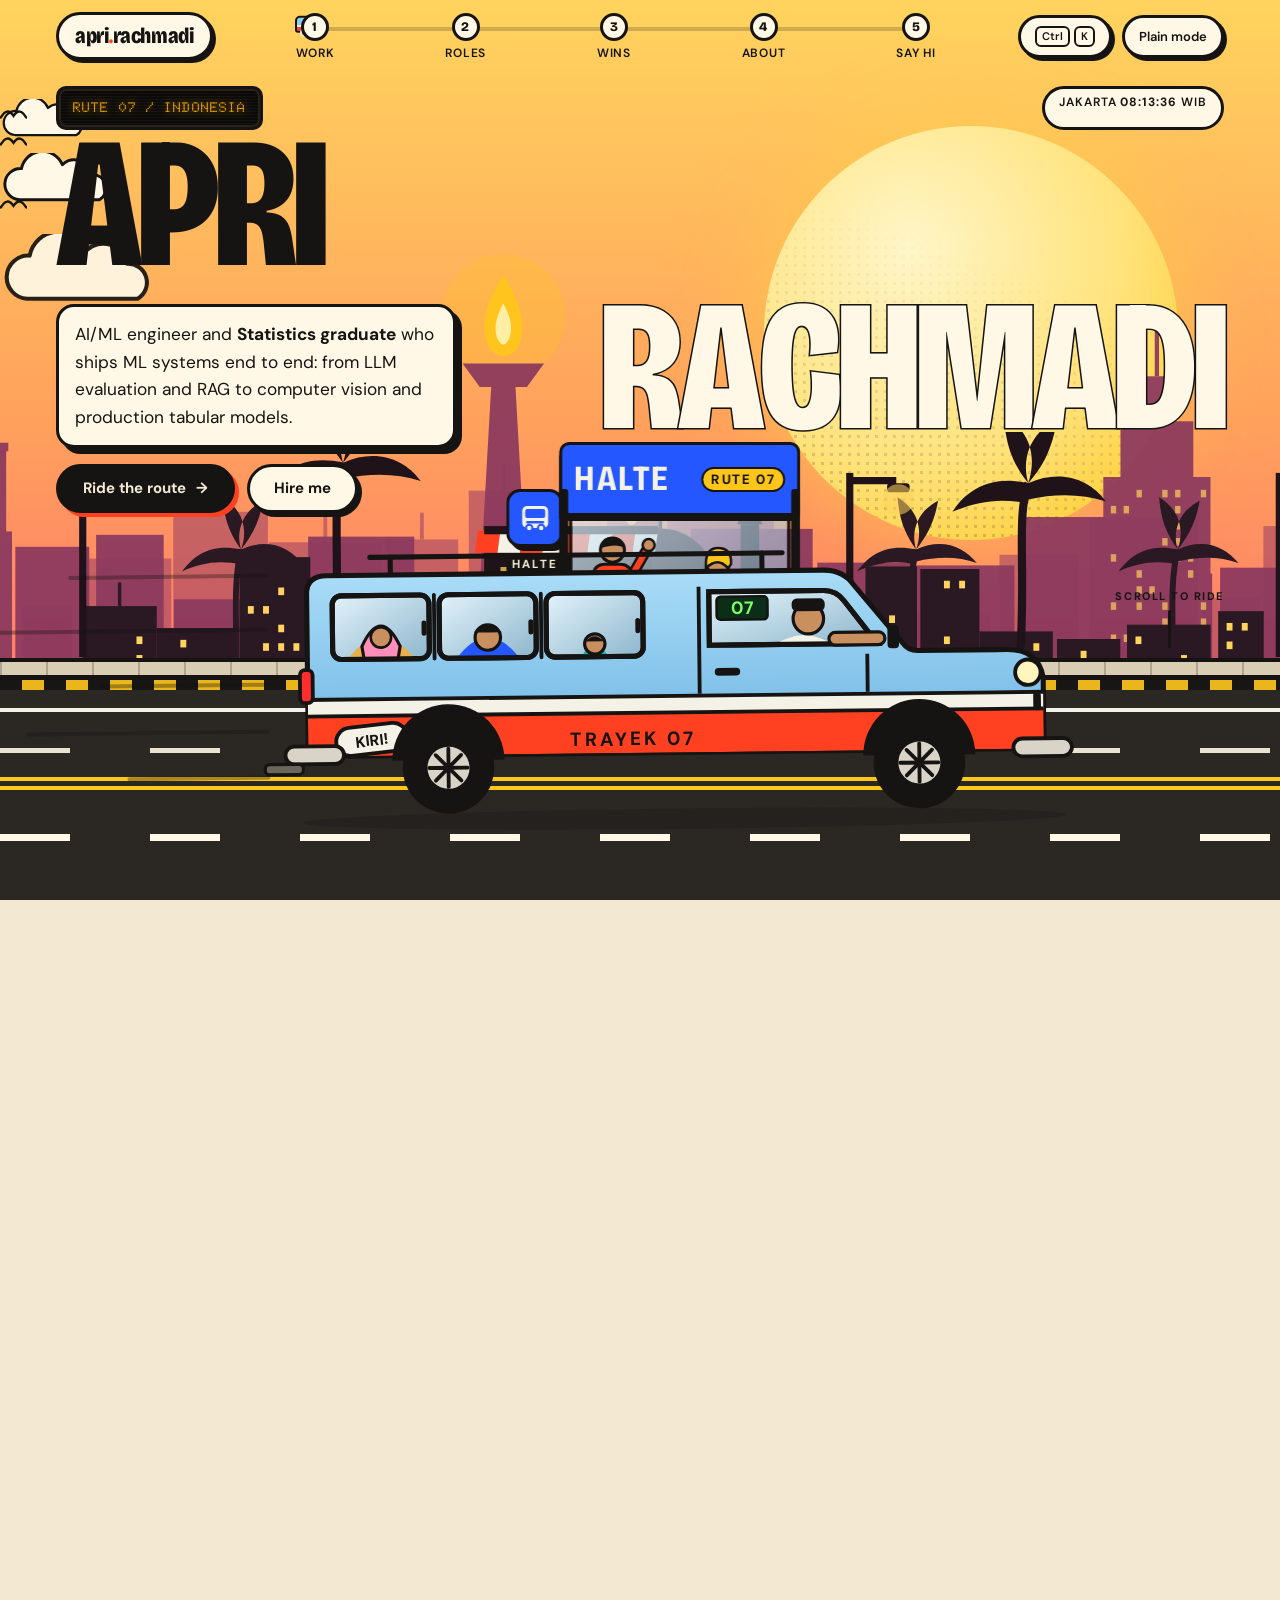
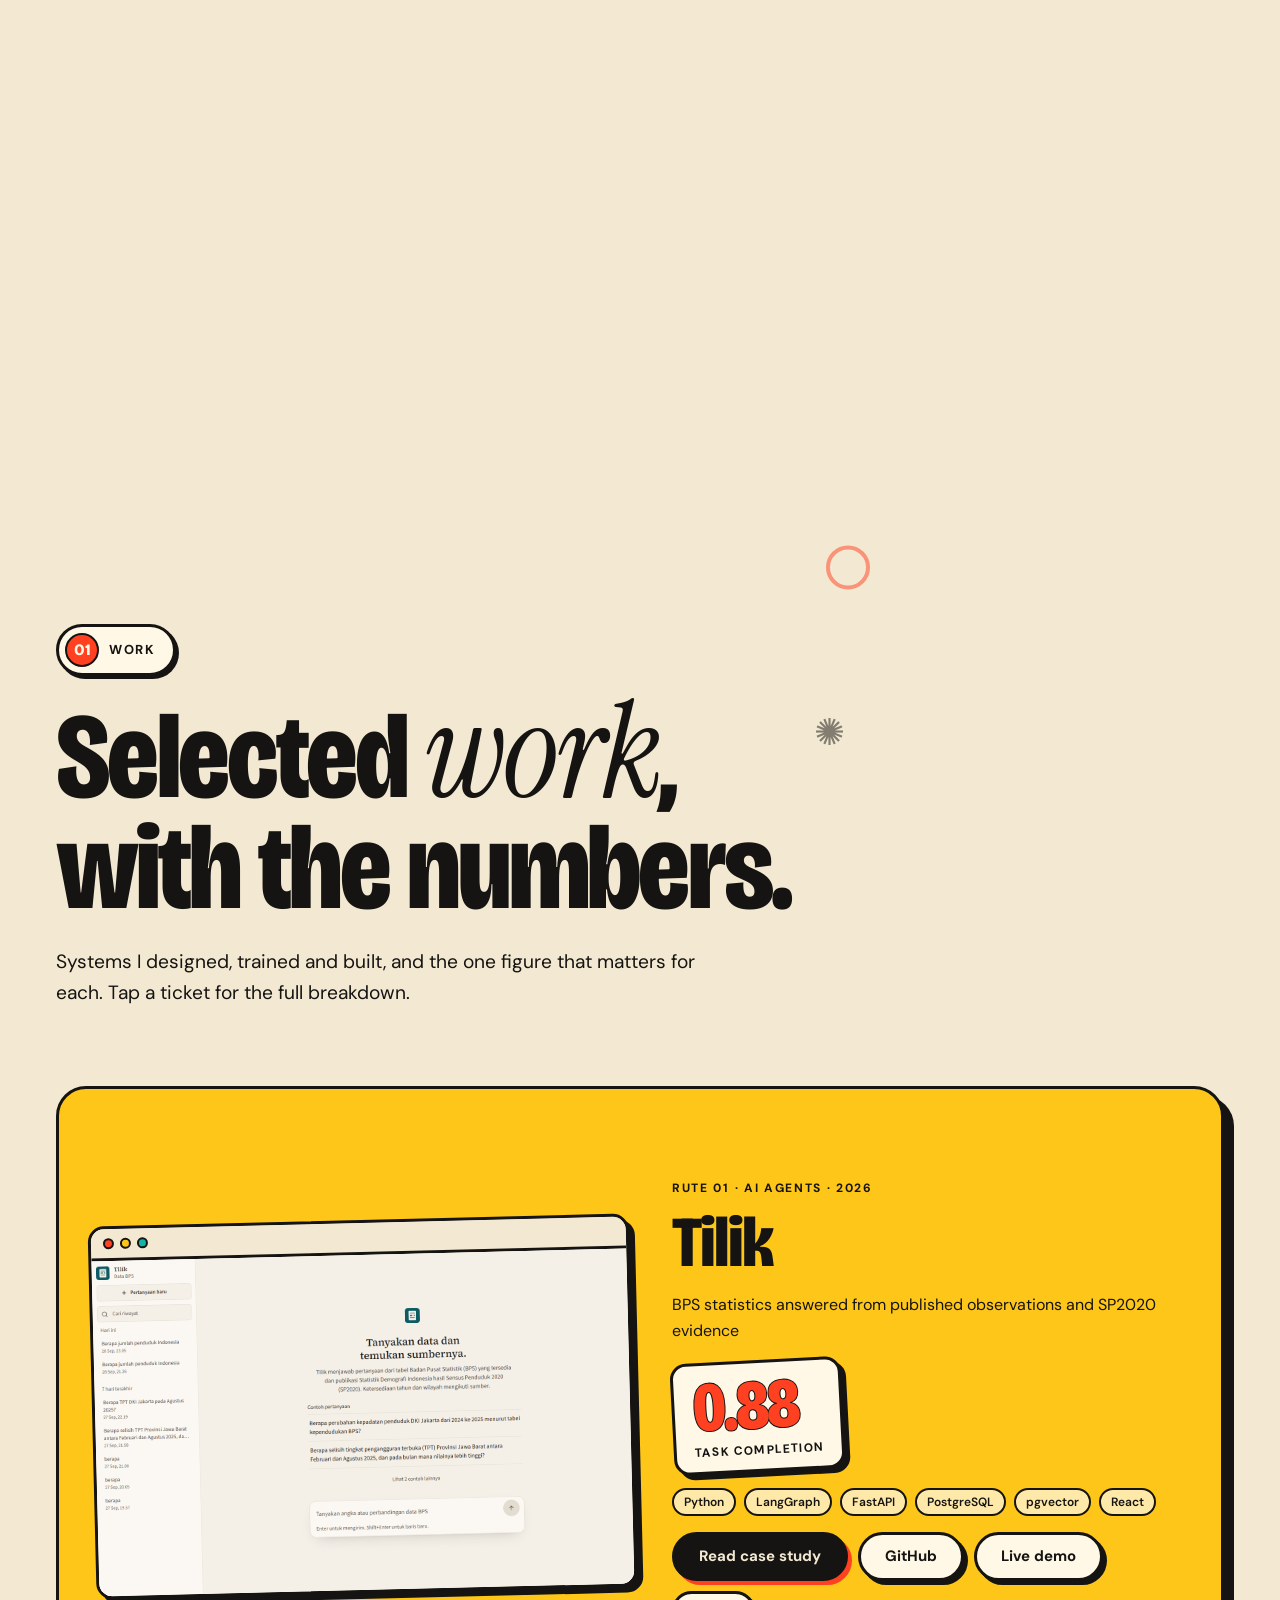
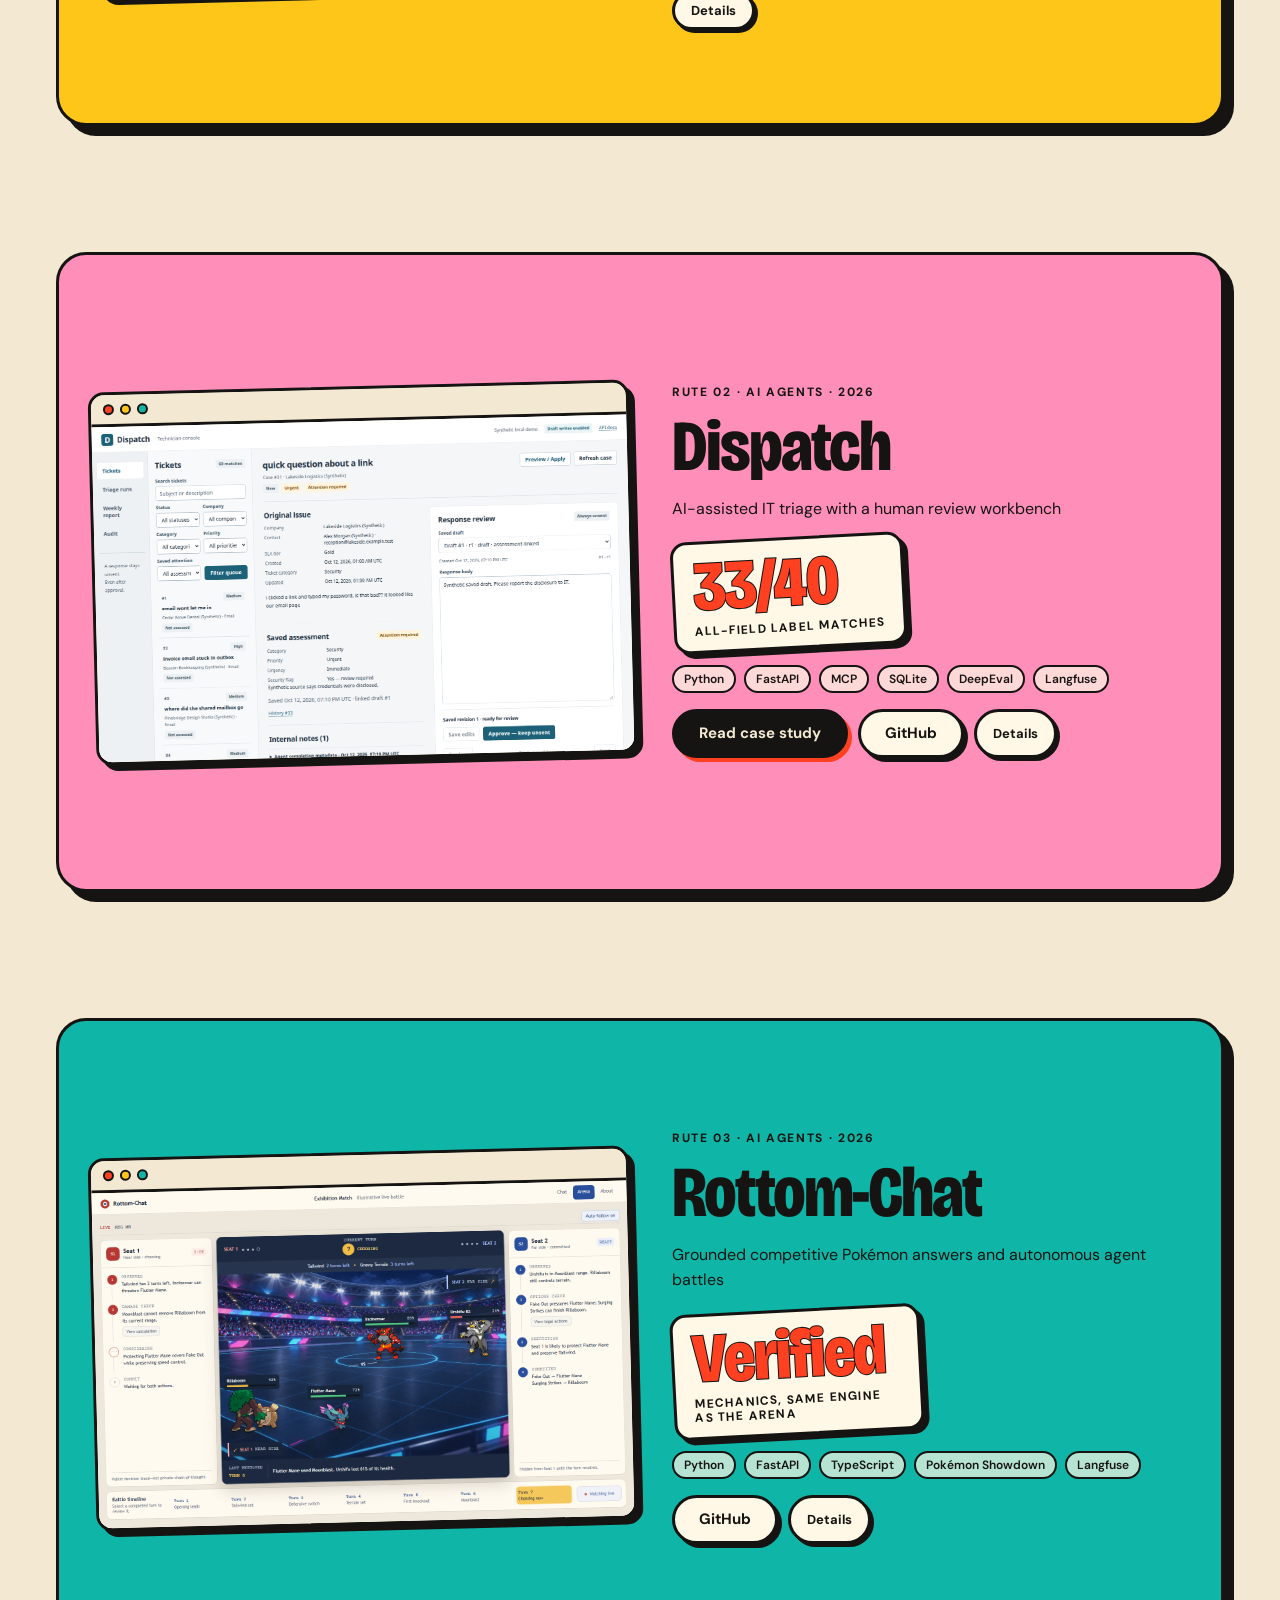
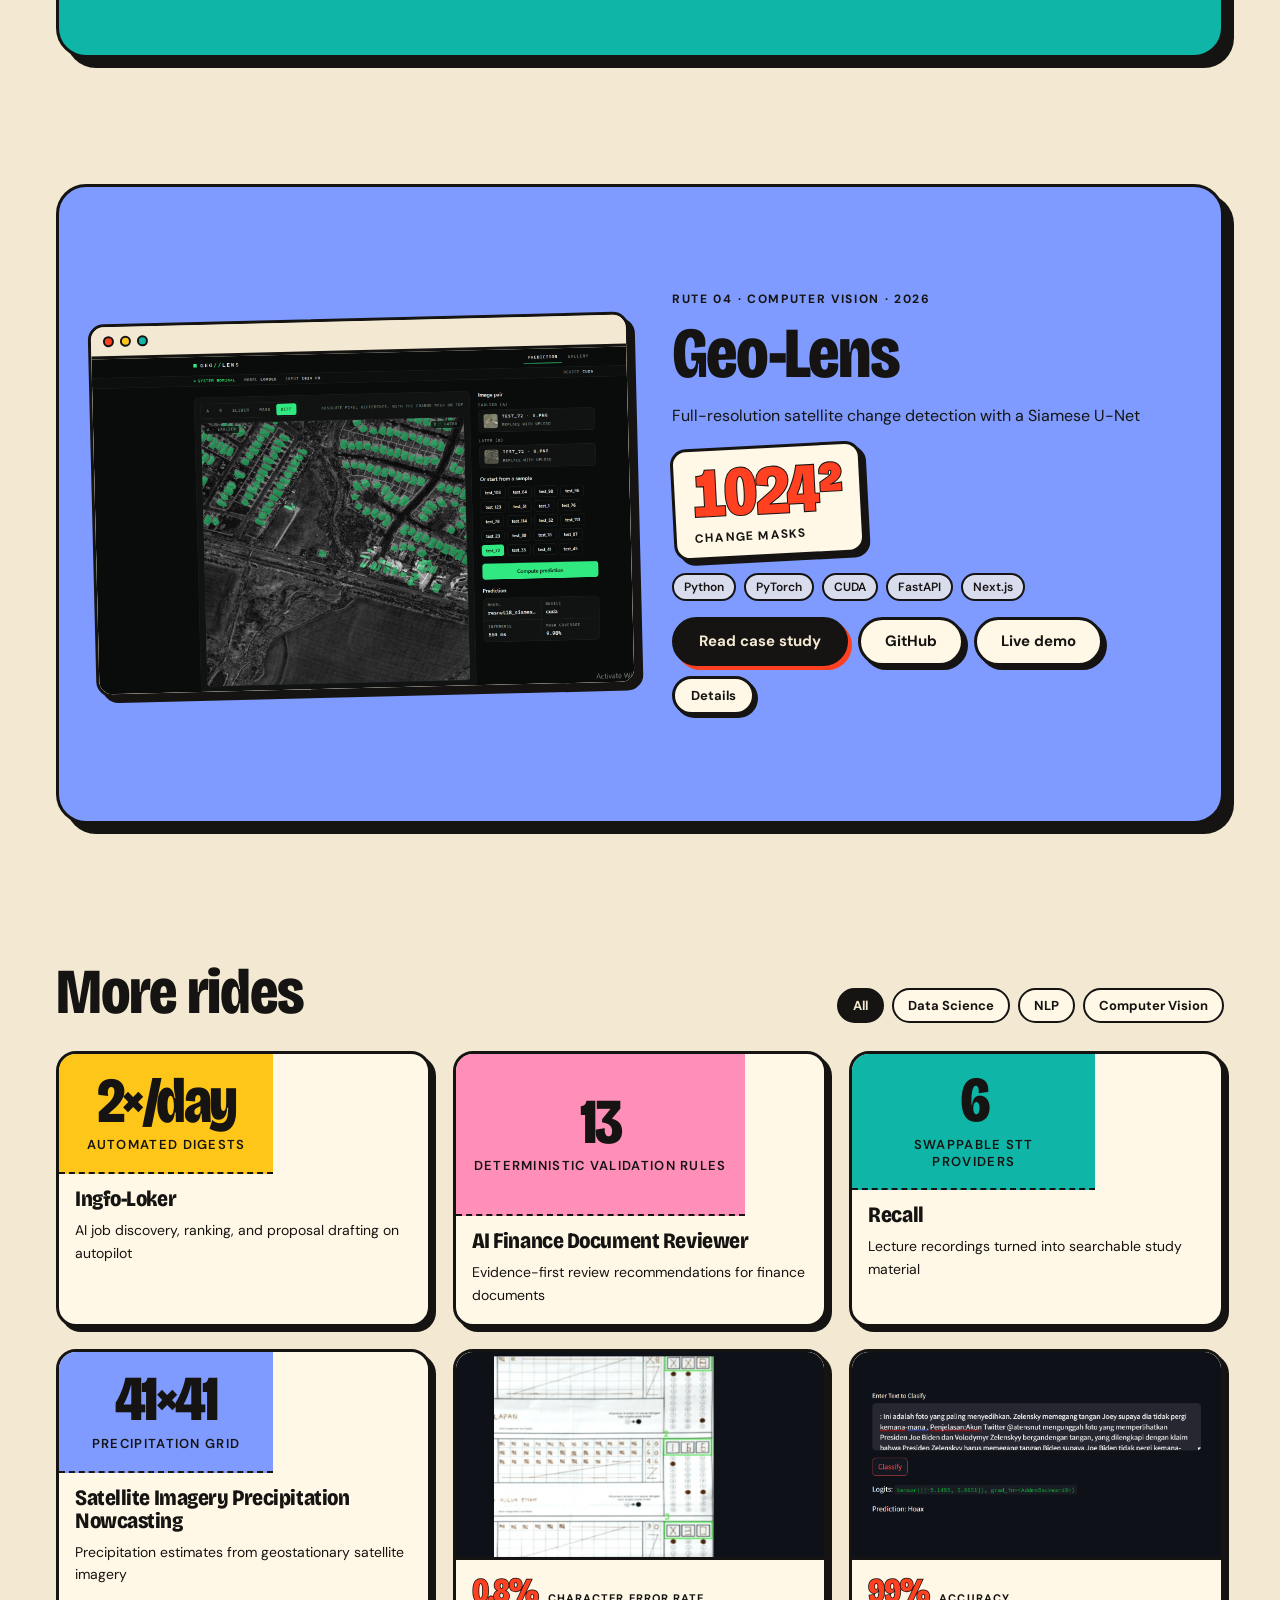
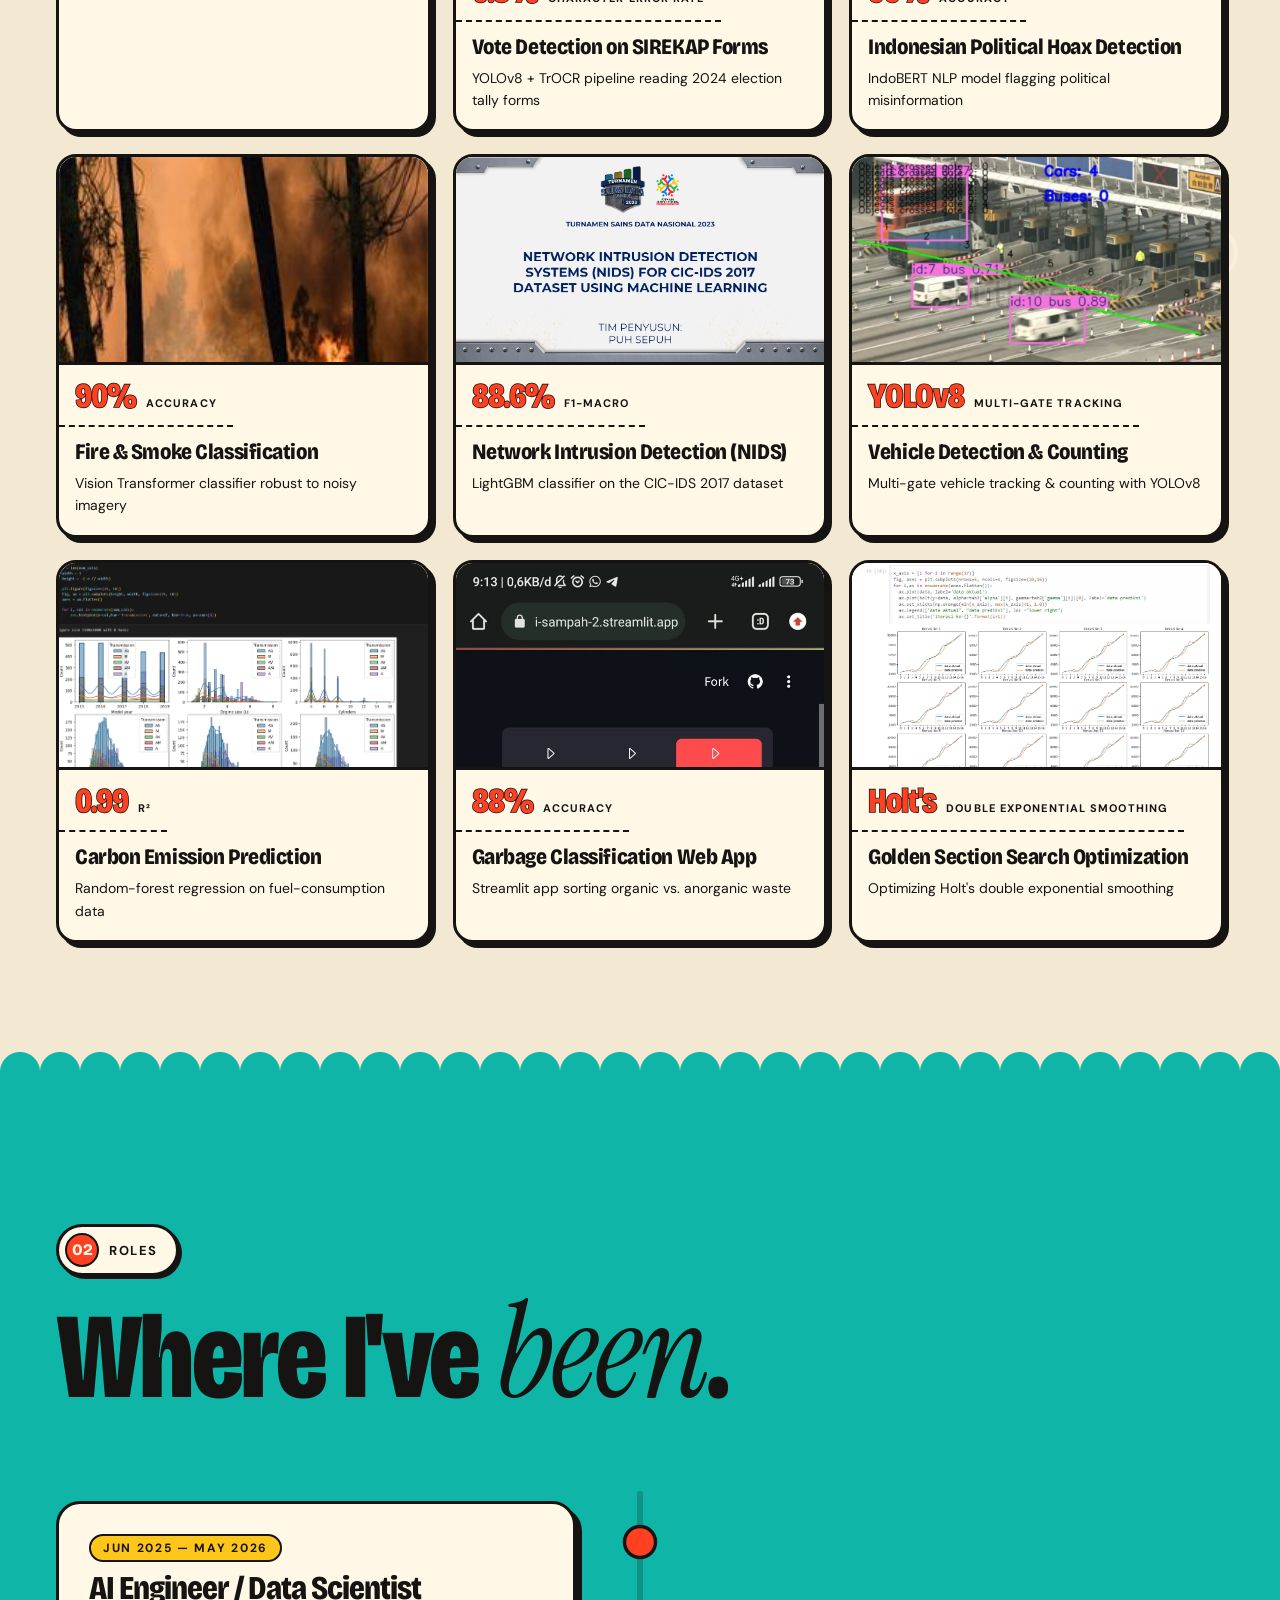
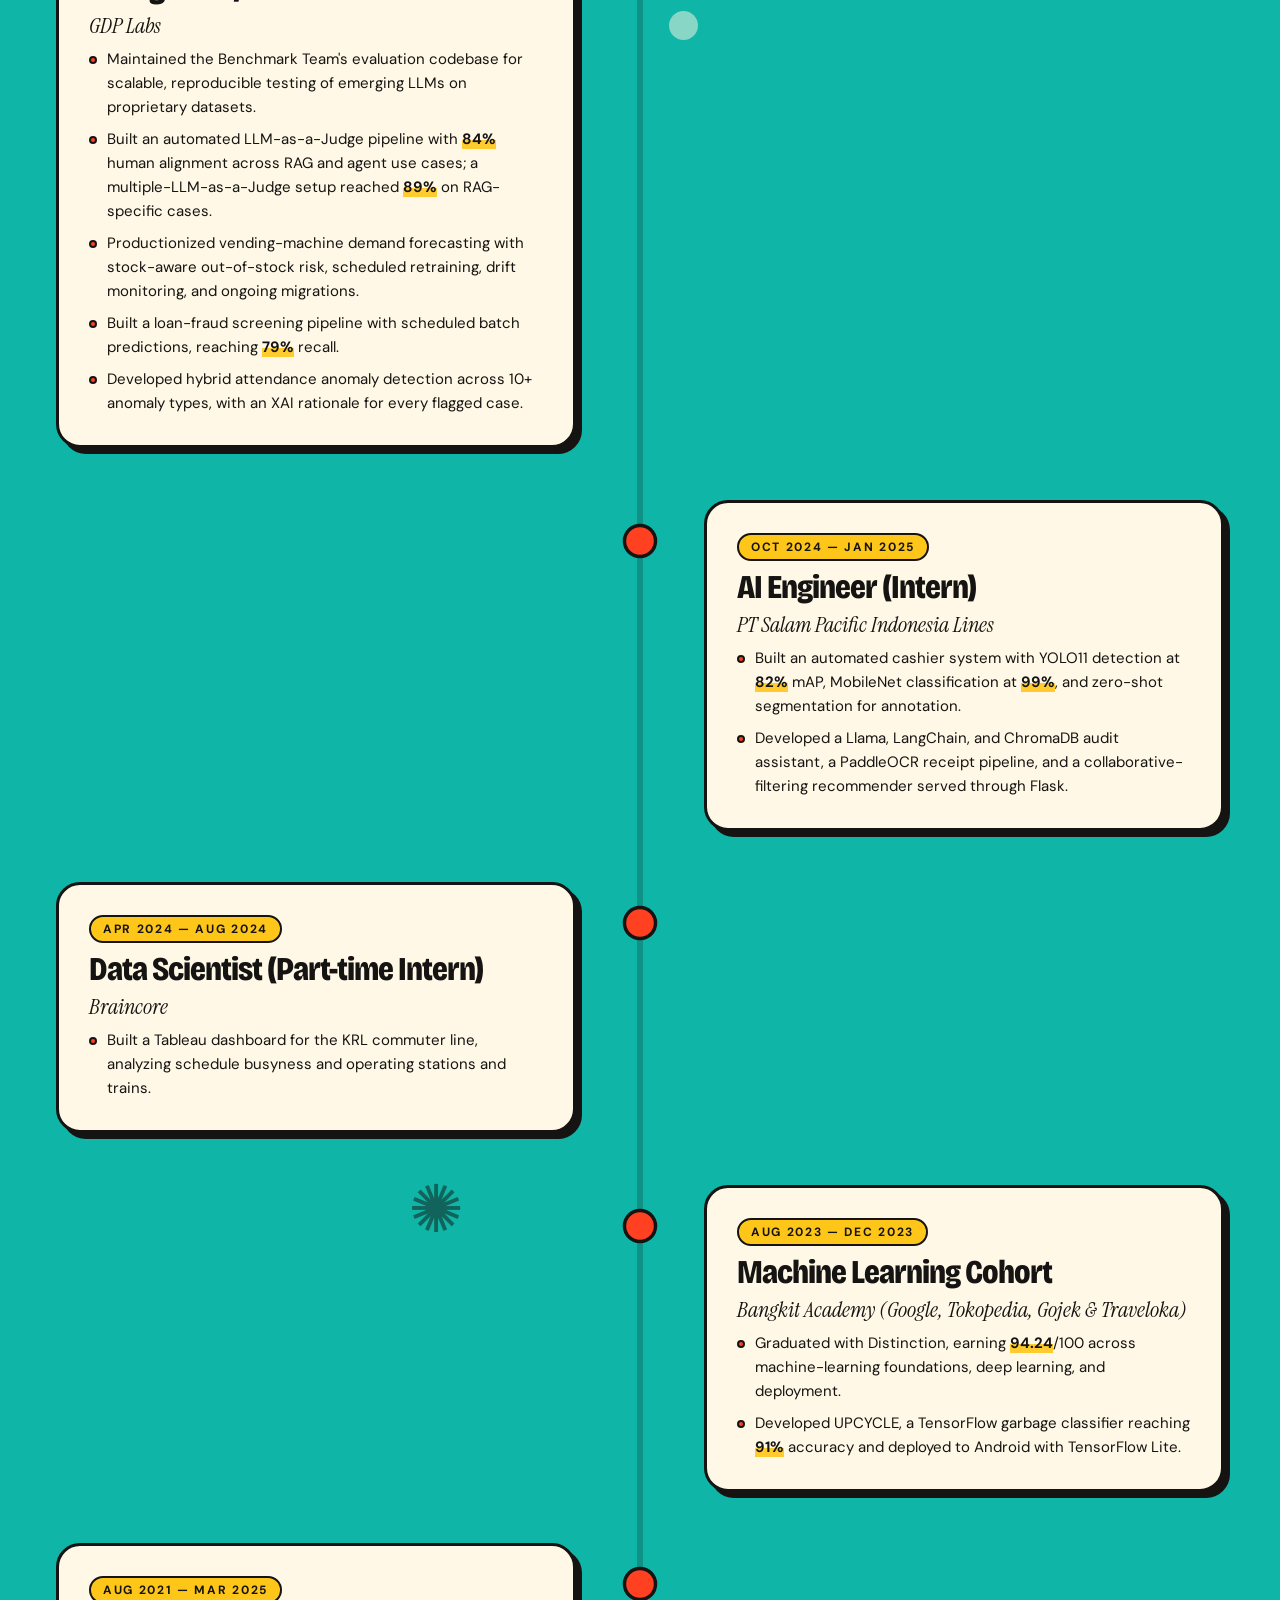
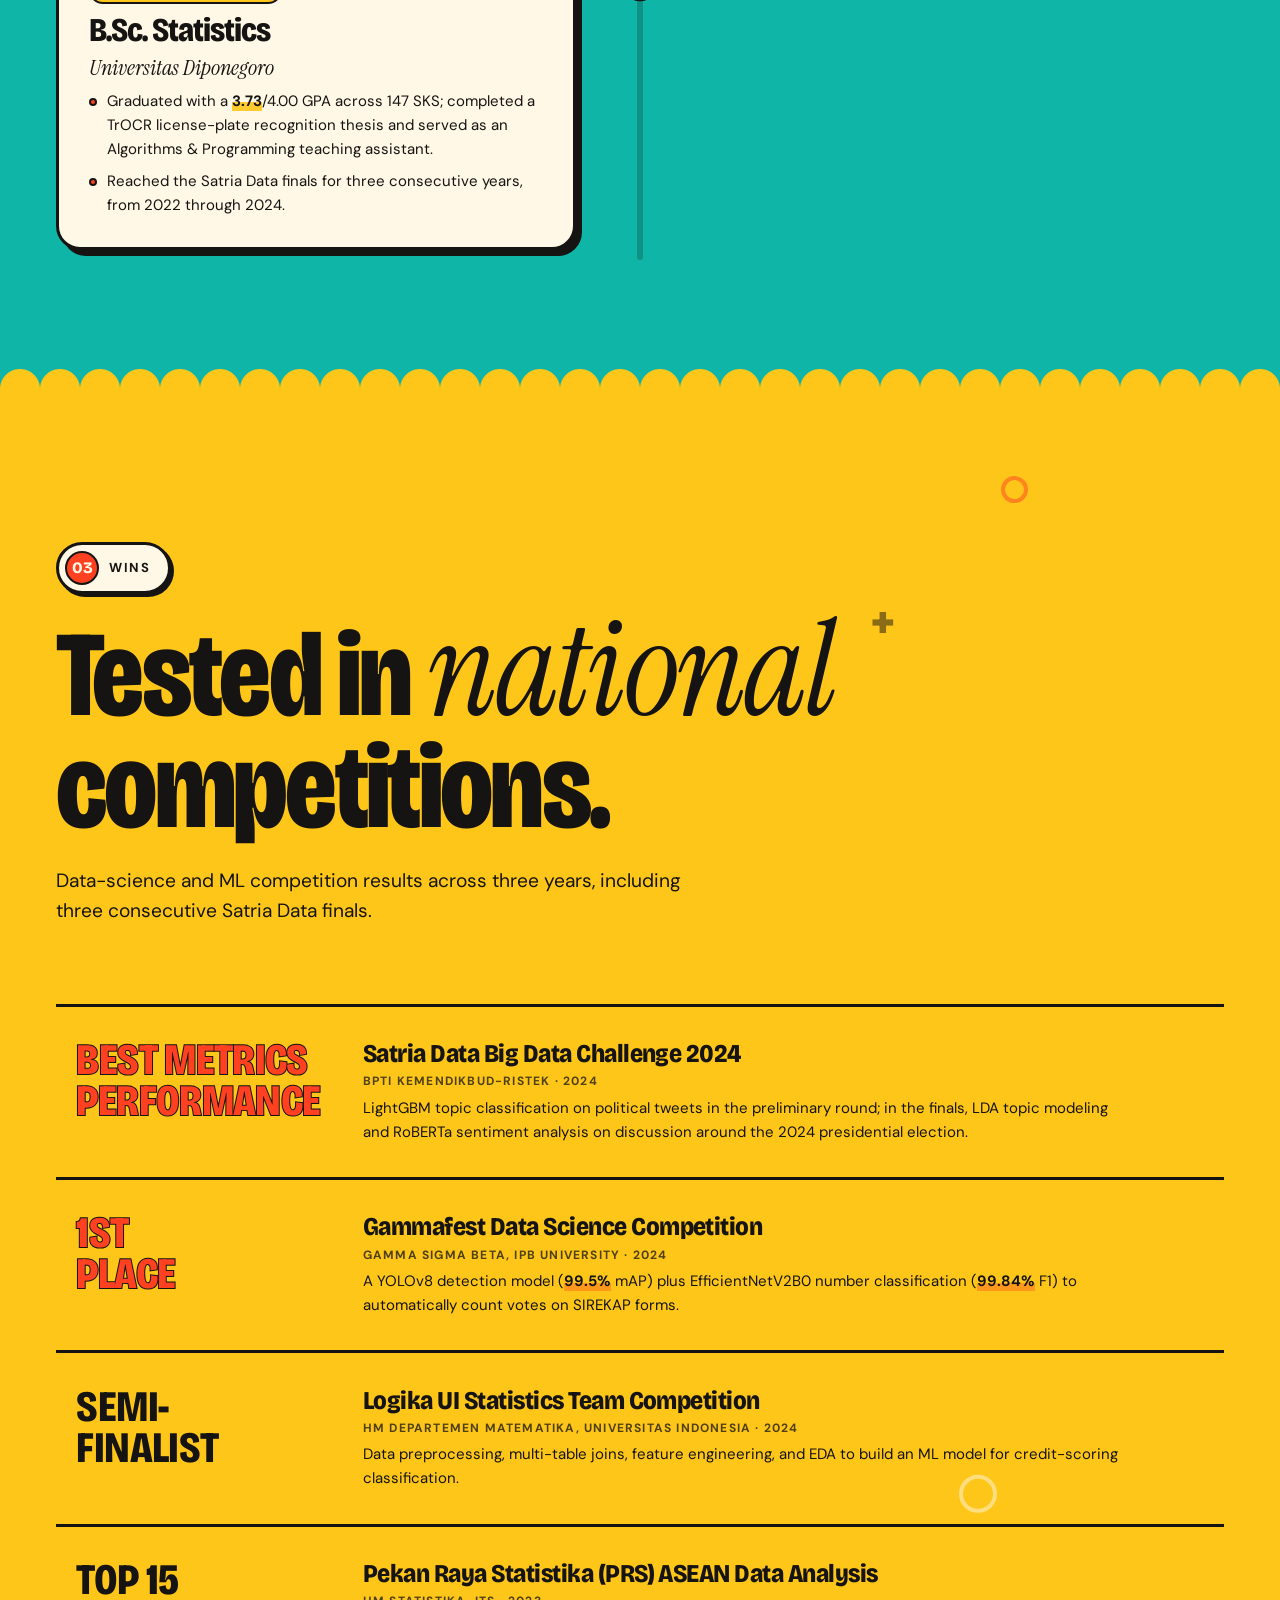
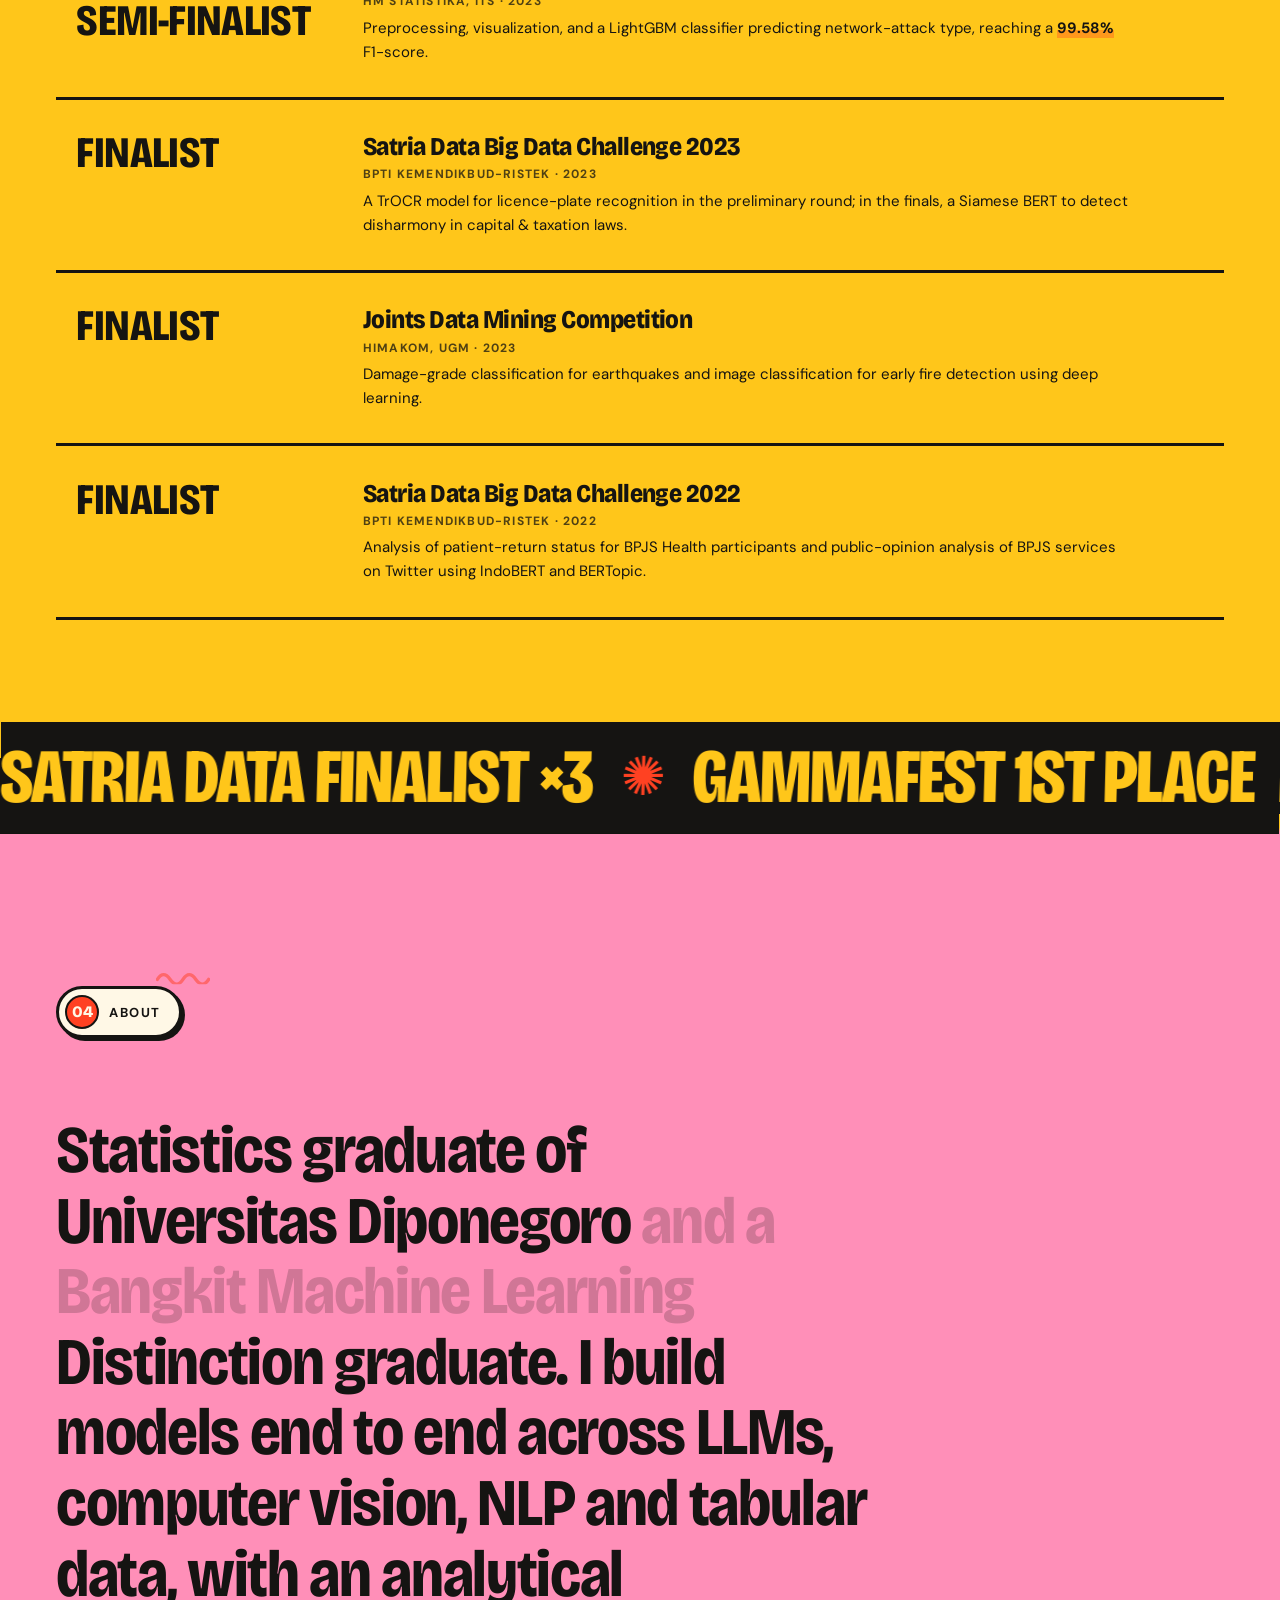
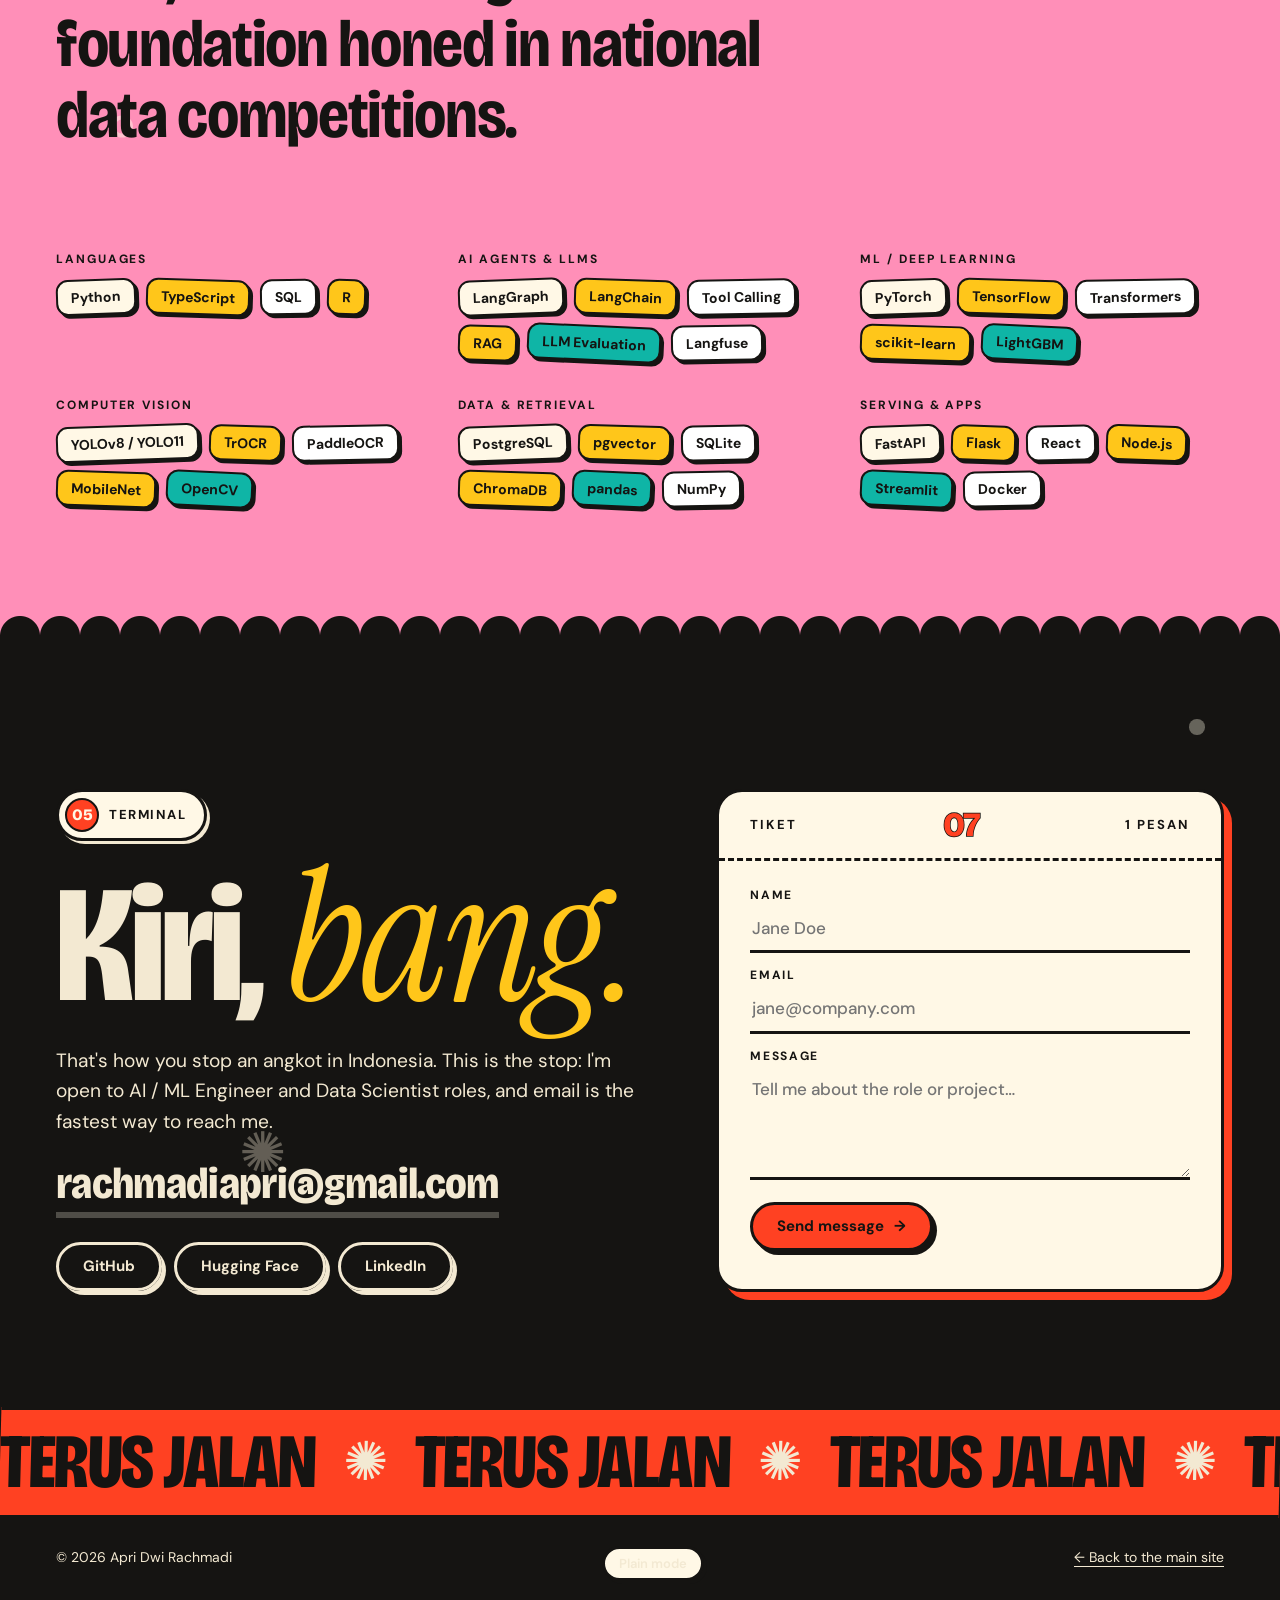
==== commit 4430032c: "Bring the angkot hero to life: traffic, exhaust, skyline, lanes - Redraw the angkot as a boxy blue C" ====
--- a/angkot/index.html
+++ b/angkot/index.html
@@ -47,13 +47,26 @@
     <section class="ride" id="ride" aria-label="Introduction">
       <div class="ride__stage" id="rideStage">
         <div class="sky">
+          <div class="stars" id="stars" aria-hidden="true"></div>
           <div class="sun" aria-hidden="true"></div>
+          <div class="clouds" aria-hidden="true">
+            <svg class="cloud c1" viewBox="0 -4 120 56"><path d="M20 44a16 16 0 0 1 2-32 22 22 0 0 1 42-4 18 18 0 0 1 30 10 14 14 0 0 1 8 26z" fill="#fff8e6" stroke="#151412" stroke-width="3" stroke-linejoin="round"/></svg>
+            <svg class="cloud c2" viewBox="0 -4 120 56"><path d="M20 44a16 16 0 0 1 2-32 22 22 0 0 1 42-4 18 18 0 0 1 30 10 14 14 0 0 1 8 26z" fill="#fff8e6" stroke="#151412" stroke-width="3" stroke-linejoin="round"/></svg>
+            <svg class="cloud c3" viewBox="0 -4 120 56"><path d="M20 44a16 16 0 0 1 2-32 22 22 0 0 1 42-4 18 18 0 0 1 30 10 14 14 0 0 1 8 26z" fill="#fff8e6" stroke="#151412" stroke-width="3" stroke-linejoin="round"/></svg>
+          </div>
+          <div class="birds" aria-hidden="true">
+            <i style="--t:19s;--d:-2s;--y:15%"><svg viewBox="0 0 34 14"><path d="M1 12Q9-2 17 10Q25-2 33 12" fill="none" stroke="#151412" stroke-width="3" stroke-linecap="round"/></svg></i>
+            <i style="--t:25s;--d:-11s;--y:22%"><svg viewBox="0 0 34 14"><path d="M1 12Q9-2 17 10Q25-2 33 12" fill="none" stroke="#151412" stroke-width="3" stroke-linecap="round"/></svg></i>
+            <i style="--t:22s;--d:-17s;--y:12%"><svg viewBox="0 0 34 14"><path d="M1 12Q9-2 17 10Q25-2 33 12" fill="none" stroke="#151412" stroke-width="3" stroke-linecap="round"/></svg></i>
+          </div>
         </div>
         <div class="skyline skyline--far" id="skyFar" aria-hidden="true"></div>
+        <div class="skyline skyline--lm" id="skyLm" aria-hidden="true"></div>
         <div class="skyline skyline--near" id="skyNear" aria-hidden="true"></div>
+        <div class="roadside" id="roadside" aria-hidden="true"></div>
 
         <div class="ride__top">
-          <span class="tag">Rute 07 · Indonesia</span>
+          <span class="led led--tag" id="busLed">RUTE 07 / INDONESIA</span>
           <span class="tag tag--clock">Jakarta <b id="clock">--:--:--</b> WIB</span>
         </div>
 
@@ -70,71 +83,111 @@
           </div>
         </div>
 
+        <div class="halte" id="halte" aria-hidden="true">
+          <div class="halte__sign"><div class="halte__plate"><svg viewBox="0 0 40 40"><rect x="7" y="8" width="26" height="22" rx="5" fill="#f4f1e6"/><rect x="10" y="11" width="20" height="9" rx="2" fill="#2457ff"/><circle cx="14" cy="30" r="3.2" fill="#f4f1e6" stroke="#2457ff" stroke-width="2"/><circle cx="26" cy="30" r="3.2" fill="#f4f1e6" stroke="#2457ff" stroke-width="2"/><rect x="11" y="23" width="18" height="2.5" rx="1" fill="#2457ff"/></svg></div><span class="halte__tag">HALTE</span><i class="halte__pole"></i></div>
+          <div class="halte__shelter">
+            <div class="halte__roof"><b>HALTE</b><span>RUTE 07</span></div>
+            <div class="halte__wall"></div>
+            <svg class="halte__people" viewBox="0 0 240 130" xmlns="http://www.w3.org/2000/svg">
+              <rect x="96" y="92" width="136" height="9" rx="3" fill="#151412"/><rect x="104" y="100" width="6" height="26" fill="#151412"/><rect x="218" y="100" width="6" height="26" fill="#151412"/>
+              <!-- standing person waving -->
+              <g class="hp hp1">
+                <rect x="40" y="82" width="11" height="42" rx="4" fill="#27408f" stroke="#151412" stroke-width="3"/><rect x="55" y="82" width="11" height="42" rx="4" fill="#27408f" stroke="#151412" stroke-width="3"/>
+                <path d="M34 84V50Q34 38 46 38H60Q72 38 72 50V84Z" fill="#ff4122" stroke="#151412" stroke-width="3" stroke-linejoin="round"/>
+                <circle cx="53" cy="24" r="12" fill="#c98f5e" stroke="#151412" stroke-width="3"/><path d="M41 22Q42 10 54 11Q65 12 65 22Q58 17 41 22Z" fill="#151412"/>
+                <path d="M34 52L26 70" stroke="#151412" stroke-width="11" stroke-linecap="round"/><path d="M34 52L26 70" stroke="#ff4122" stroke-width="6" stroke-linecap="round"/>
+                <g class="wave"><path d="M72 50L88 22" stroke="#151412" stroke-width="11" stroke-linecap="round"/><path d="M72 50L88 22" stroke="#ff4122" stroke-width="6" stroke-linecap="round"/><circle cx="89" cy="19" r="6" fill="#c98f5e" stroke="#151412" stroke-width="2.5"/></g>
+              </g>
+              <!-- seated person with phone -->
+              <g class="hp hp2">
+                <path d="M138 90V60Q138 50 148 50H166Q176 50 176 60V90Z" fill="#0fb5a6" stroke="#151412" stroke-width="3" stroke-linejoin="round"/>
+                <circle cx="158" cy="38" r="11" fill="#c98f5e" stroke="#151412" stroke-width="3"/><path d="M146 38Q146 22 158 22Q172 22 171 38L168 42Q158 30 146 42Z" fill="#ffc61a" stroke="#151412" stroke-width="2.5"/>
+                <path d="M146 92H184V104H146Z" fill="#27408f" stroke="#151412" stroke-width="3"/><path d="M184 92L194 118" stroke="#151412" stroke-width="10" stroke-linecap="round"/><path d="M184 92L194 118" stroke="#27408f" stroke-width="5" stroke-linecap="round"/>
+                <path d="M170 60L188 74" stroke="#151412" stroke-width="9" stroke-linecap="round"/><path d="M170 60L188 74" stroke="#0fb5a6" stroke-width="5" stroke-linecap="round"/><rect x="186" y="66" width="9" height="15" rx="2" fill="#151412"/><rect x="188" y="68" width="5" height="10" fill="#7fd0f5"/>
+              </g>
+              <!-- child on the bench end -->
+              <g class="hp hp3"><circle cx="212" cy="62" r="8" fill="#c98f5e" stroke="#151412" stroke-width="2.5"/><path d="M200 92V76Q200 70 206 70H218Q224 70 224 76V92Z" fill="#ff8fb8" stroke="#151412" stroke-width="2.5"/></g>
+            </svg>
+            <div class="halte__posts"><i></i><i></i></div>
+          </div>
+        </div>
         <div class="bus" id="bus" aria-hidden="true">
-          <div class="bus__body" id="busBody">
-            <div class="led led--bus" id="busLed">APRI RACHMADI</div>
+          <div class="bus__lean">
+          <div class="bus__body" id="busBody" data-cursor="HONK">
+            <div class="speedlines"><i></i><i></i><i></i><i></i><i></i></div>
+            <div class="smoke" id="smoke"></div>
+            <div class="honk" id="honk">TIN TIN!</div>
             <svg class="bus__svg" viewBox="0 0 660 300" xmlns="http://www.w3.org/2000/svg">
               <defs>
-                <linearGradient id="gBody" x1="0" y1="0" x2="0" y2="1">
-                  <stop offset="0" stop-color="#ff5a36"/><stop offset="1" stop-color="#e5251a"/>
-                </linearGradient>
-                <linearGradient id="gGlass" x1="0" y1="0" x2="1" y2="1">
-                  <stop offset="0" stop-color="#bfe9ff"/><stop offset="1" stop-color="#5fb4e6"/>
-                </linearGradient>
-                <radialGradient id="gAir" cx=".25" cy=".2" r=".9">
-                  <stop offset="0" stop-color="#fff" stop-opacity=".55"/><stop offset=".5" stop-color="#fff" stop-opacity="0"/>
-                </radialGradient>
-                <clipPath id="cBody"><path d="M30 238V112Q30 94 52 94H462Q482 94 494 110L552 170Q570 174 592 180Q618 188 620 212V238Z"/></clipPath>
+                <linearGradient id="gBody" x1="0" y1="0" x2="0" y2="1"><stop offset="0" stop-color="#a9dcf7"/><stop offset="1" stop-color="#6fb5e3"/></linearGradient>
+                <linearGradient id="gGlass" x1="0" y1="0" x2="1" y2="1"><stop offset="0" stop-color="#e3f3fb"/><stop offset="1" stop-color="#8db6cc"/></linearGradient>
+                <clipPath id="cWin"><rect x="50" y="110" width="76" height="50" rx="7"/><rect x="134" y="110" width="76" height="50" rx="7"/><rect x="218" y="110" width="76" height="50" rx="7"/><path d="M346 110H436Q446 110 452 118L478 152H346Z"/></clipPath>
+                <clipPath id="cBody"><path d="M30 236V108Q30 94 46 94H436Q452 94 460 106L498 152Q502 158 510 158H580Q604 158 608 180V236Z"/></clipPath>
               </defs>
-              <ellipse cx="325" cy="286" rx="300" ry="9" fill="rgba(21,20,18,.28)"/>
+              <ellipse cx="325" cy="288" rx="300" ry="8" fill="rgba(21,20,18,.28)"/>
               <!-- roof rack -->
-              <g stroke="#151412" stroke-width="4" stroke-linecap="round">
-                <path d="M90 94V82M410 94V82"/><path d="M80 82H420"/><path d="M120 82V76M200 82V76M280 82V76M360 82V76" stroke-width="3"/>
-              </g>
-              <!-- body -->
-              <path d="M30 238V112Q30 94 52 94H462Q482 94 494 110L552 170Q570 174 592 180Q618 188 620 212V238Z" fill="url(#gBody)" stroke="#151412" stroke-width="4"/>
+              <g stroke="#151412" stroke-width="4" stroke-linecap="round"><path d="M96 94V80M388 94V80"/><path d="M80 80H404"/></g>
+              <!-- body: boxy Colt/Carry-style minibus, flat roof, short nose -->
+              <path d="M30 236V108Q30 94 46 94H436Q452 94 460 106L498 152Q502 158 510 158H580Q604 158 608 180V236Z" fill="url(#gBody)" stroke="#151412" stroke-width="4"/>
               <g clip-path="url(#cBody)">
-                <path d="M20 190C80 170 120 210 190 190S300 170 360 192 480 212 540 190 620 176 640 188V204C600 192 560 214 500 212S400 192 350 208 250 220 190 206 80 188 20 208Z" fill="#ffc61a"/>
-                <path d="M20 212C80 192 120 232 190 212S300 192 360 214 480 234 540 212 620 198 640 210V224C600 214 560 236 500 234S400 214 350 230 250 242 190 228 80 210 20 230Z" fill="#0fb5a6"/>
-                <rect x="20" y="230" width="620" height="12" fill="#151412"/>
-                <circle cx="150" cy="150" r="150" fill="url(#gAir)"/>
+                <rect x="20" y="192" width="620" height="12" fill="#f4f1e6"/>
+                <rect x="20" y="204" width="620" height="40" style="fill:var(--band,#ff4122)"/>
+                <rect x="20" y="190" width="620" height="3" fill="#151412"/>
+                <rect x="20" y="203" width="620" height="3" fill="#151412"/>
+                <path d="M498 152H590" stroke="#151412" stroke-opacity=".35" stroke-width="3"/>
               </g>
               <!-- windows -->
               <g fill="url(#gGlass)" stroke="#151412" stroke-width="4">
-                <rect x="56" y="110" width="86" height="54" rx="9"/>
-                <rect x="152" y="110" width="86" height="54" rx="9"/>
-                <rect x="248" y="110" width="86" height="54" rx="9"/>
-                <path d="M350 110H452Q464 110 472 120L512 164H350Z"/>
-              </g>
-              <g stroke="#fff" stroke-opacity=".7" stroke-width="3" stroke-linecap="round"><path d="M70 150L92 122M166 150L188 122M262 150L284 122M366 150L392 122"/></g>
-              <!-- door + route badge -->
-              <path d="M350 168V232" stroke="#151412" stroke-width="3"/>
-              <circle cx="396" cy="204" r="25" fill="#f3e9d2" stroke="#151412" stroke-width="4"/>
-              <text x="396" y="214" text-anchor="middle" font-family="Bricolage Grotesque, sans-serif" font-weight="800" font-size="30" fill="#151412">07</text>
-              <rect x="338" y="196" width="18" height="6" rx="3" fill="#151412"/>
-              <!-- slogan -->
-              <text x="196" y="221" font-family="Instrument Serif, serif" font-style="italic" font-size="29" fill="#151412">terus jalan</text>
-              <!-- stickers -->
-              <circle cx="238" cy="132" r="0" fill="none"/>
-              <g transform="rotate(-10 478 206)"><rect x="452" y="194" width="58" height="24" rx="12" fill="#ff8fb8" stroke="#151412" stroke-width="3"/><text x="481" y="211" text-anchor="middle" font-family="DM Sans, sans-serif" font-weight="700" font-size="13" fill="#151412">KIRI!</text></g>
-              <!-- lights + bumpers -->
-              <path d="M590 186Q606 190 610 204L596 206Z" fill="#fff6bf" stroke="#151412" stroke-width="3"/>
-              <rect x="22" y="196" width="10" height="22" rx="4" fill="#ff2e2e" stroke="#151412" stroke-width="3"/>
-              <rect x="590" y="226" width="40" height="14" rx="7" fill="#d9d4c7" stroke="#151412" stroke-width="3"/>
-              <rect x="14" y="226" width="40" height="14" rx="7" fill="#d9d4c7" stroke="#151412" stroke-width="3"/>
-              <!-- wheels -->
-              <g class="wheel" style="transform-origin:142px 244px">
-                <circle cx="142" cy="244" r="38" fill="#151412"/><circle cx="142" cy="244" r="19" fill="#d9d4c7" stroke="#151412" stroke-width="3"/>
-                <path d="M142 228V260M126 244H158M131 233L153 255M153 233L131 255" stroke="#151412" stroke-width="3" stroke-linecap="round"/>
-              </g>
-              <g class="wheel" style="transform-origin:498px 244px">
-                <circle cx="498" cy="244" r="38" fill="#151412"/><circle cx="498" cy="244" r="19" fill="#d9d4c7" stroke="#151412" stroke-width="3"/>
-                <path d="M498 228V260M482 244H514M487 233L509 255M509 233L487 255" stroke="#151412" stroke-width="3" stroke-linecap="round"/>
+                <rect x="50" y="110" width="76" height="50" rx="7"/>
+                <rect x="134" y="110" width="76" height="50" rx="7"/>
+                <rect x="218" y="110" width="76" height="50" rx="7"/>
+                <path d="M346 110H436Q446 110 452 118L478 152H346Z"/>
+              </g>
+              <g stroke="#151412" stroke-width="3" stroke-linecap="round"><path d="M130 110V160M214 110V160"/><path d="M122 132v8M206 132v8M290 132v8" stroke-width="4"/></g>
+              <!-- people inside -->
+              <g clip-path="url(#cWin)">
+                <g class="pax pax1"><path d="M60 162Q88 124 116 162Z" fill="#e8b04a"/><path d="M73 150Q88 118 103 150L101 162H75Z" fill="#ff8fb8" stroke="#151412" stroke-width="2.5"/><circle cx="88" cy="143" r="8" fill="#c98f5e" stroke="#151412" stroke-width="2"/></g>
+                <g class="pax pax2"><path d="M146 162Q172 126 198 162Z" fill="#2457ff"/><circle cx="172" cy="144" r="10" fill="#c98f5e" stroke="#151412" stroke-width="2.5"/><path d="M161 140Q172 128 183 140Z" fill="#151412"/></g>
+                <g class="pax pax3"><path d="M244 162Q256 140 268 162Z" fill="#0fb5a6"/><circle cx="256" cy="150" r="8" fill="#c98f5e" stroke="#151412" stroke-width="2.5"/><path d="M249 148Q256 140 263 148Z" fill="#151412"/></g>
+                <g class="pax pax4"><path d="M392 156Q420 134 448 156V160H392Z" fill="#f4f1e6"/><circle cx="424" cy="132" r="12" fill="#c98f5e" stroke="#151412" stroke-width="2.5"/><rect x="411" y="116" width="26" height="10" rx="4" fill="#151412"/></g>
+                <rect class="shine" x="-90" y="100" width="34" height="80" fill="#fff" opacity=".4" transform="skewX(-18)"/>
+              </g>
+              <g fill="none" stroke="#151412" stroke-width="4"><rect x="50" y="110" width="76" height="50" rx="7"/><rect x="134" y="110" width="76" height="50" rx="7"/><rect x="218" y="110" width="76" height="50" rx="7"/><path d="M346 110H436Q446 110 452 118L478 152H346Z"/></g>
+              <rect x="440" y="143" width="44" height="10" rx="5" fill="#c98f5e" stroke="#151412" stroke-width="2.5"/>
+              <!-- door seam + handle -->
+              <path d="M338 106V190M470 160V190" stroke="#151412" stroke-width="3"/>
+              <rect x="350" y="170" width="20" height="6" rx="3" fill="#151412"/>
+              <!-- green route placard behind the door glass -->
+              <rect x="352" y="114" width="40" height="18" rx="3" fill="#0b2e18" stroke="#151412" stroke-width="2"/>
+              <text x="372" y="128" text-anchor="middle" font-family="DM Sans, sans-serif" font-weight="700" font-size="14" fill="#7dff6a">07</text>
+              <!-- band lettering + sticker -->
+              <text x="236" y="230" font-family="DM Sans, sans-serif" font-weight="700" font-size="15" letter-spacing="2.5" fill="#151412">TRAYEK 07</text>
+              <g transform="rotate(-6 80 224)"><rect x="52" y="212" width="56" height="22" rx="11" fill="#f4f1e6" stroke="#151412" stroke-width="3"/><text x="80" y="228" text-anchor="middle" font-family="DM Sans, sans-serif" font-weight="800" font-size="12" fill="#151412">KIRI!</text></g>
+              <!-- mirror, lights, grille, bumpers -->
+              <rect x="486" y="138" width="9" height="18" rx="3" fill="#151412"/>
+              <circle cx="596" cy="176" r="10" fill="#fff6bf" stroke="#151412" stroke-width="3"/>
+              <rect x="600" y="192" width="6" height="14" rx="2" fill="#151412"/>
+              <rect x="24" y="168" width="10" height="26" rx="4" fill="#ff2e2e" stroke="#151412" stroke-width="3"/>
+              <rect x="584" y="228" width="46" height="14" rx="7" fill="#d9d4c7" stroke="#151412" stroke-width="3"/>
+              <rect x="12" y="228" width="46" height="14" rx="7" fill="#d9d4c7" stroke="#151412" stroke-width="3"/>
+              <rect x="-4" y="242" width="30" height="8" rx="3.5" fill="#6b665c" stroke="#151412" stroke-width="2.5"/>
+              <!-- wheel arches + wheels -->
+              <path d="M96 240a44 44 0 0 1 88 0z" fill="#151412"/><path d="M466 240a44 44 0 0 1 88 0z" fill="#151412"/>
+              <g class="wheel" style="transform-origin:140px 246px">
+                <circle cx="140" cy="246" r="36" fill="#151412"/><circle cx="140" cy="246" r="18" fill="#d9d4c7" stroke="#151412" stroke-width="3"/>
+                <path d="M140 231V261M125 246H155M130 236L150 256M150 236L130 256" stroke="#151412" stroke-width="3" stroke-linecap="round"/>
+              </g>
+              <g class="wheel" style="transform-origin:510px 246px">
+                <circle cx="510" cy="246" r="36" fill="#151412"/><circle cx="510" cy="246" r="18" fill="#d9d4c7" stroke="#151412" stroke-width="3"/>
+                <path d="M510 231V261M495 246H525M500 236L520 256M520 236L500 256" stroke="#151412" stroke-width="3" stroke-linecap="round"/>
               </g>
             </svg>
           </div>
-        </div>
-        <div class="road" aria-hidden="true"><div class="road__dash"></div></div>
+          </div>
+        </div>
+        <div class="traffic" id="traffic" aria-hidden="true"></div>
+        <div class="walk" aria-hidden="true"></div>
+        <div class="road" aria-hidden="true"><div class="road__dash road__dash--far"></div><div class="road__dash"></div></div>
         <a class="scrollhint" href="#work" aria-label="Scroll to the work"><span>Scroll to ride</span><i></i></a>
       </div>
     </section>
--- a/angkot/angkot.css
+++ b/angkot/angkot.css
@@ -68,7 +68,8 @@
 }
 .led--sm { font-size: 15px; padding: 6px 12px; display: inline-flex; }
 .led--xl { font-size: clamp(56px, 14vw, 180px); padding: .08em .3em; line-height: 1; }
-.led--bus { position: absolute; left: 13%; width: 49%; top: 1.5%; height: 21%; font-size: clamp(13px, 3.3vw, 40px); }
+.led--tag { font-size: 14px; padding: 8px 14px; display: inline-flex; letter-spacing: .08em; }
+.led--sign { width: 100%; font-size: clamp(15px, 1.7vw, 26px); padding: 10px 8px; }
 
 /* ---------- Loader ---------- */
 .loader {
@@ -102,7 +103,7 @@
 .route { position: relative; display: flex; justify-content: space-between; max-width: 640px; width: 100%; margin-inline: auto; }
 .route__line { position: absolute; left: 14px; right: 14px; top: 14px; height: 4px; background: rgba(21,20,18,.2); border-radius: 4px; }
 .route__fill { position: absolute; inset: 0 auto 0 0; width: calc(var(--rp, 0) * 100%); background: var(--ink); border-radius: 4px; }
-.route__bus { position: absolute; top: 50%; left: calc(var(--rp, 0) * 100%); width: 30px; height: 17px; transform: translate(-50%, -78%); background: var(--red); border: 2.5px solid var(--ink); border-radius: 5px 9px 3px 3px; }
+.route__bus { position: absolute; top: 50%; left: calc(var(--rp, 0) * 100%); width: 30px; height: 17px; transform: translate(-50%, -78%); background: linear-gradient(180deg, #8ecdf2 0 55%, #f4f1e6 55% 68%, var(--band, #ff4122) 68%); border: 2.5px solid var(--ink); border-radius: 5px 9px 3px 3px; }
 .route__bus::before, .route__bus::after { content: ""; position: absolute; bottom: -6px; width: 8px; height: 8px; border-radius: 50%; background: var(--ink); border: 2px solid var(--paper); }
 .route__bus::before { left: 3px; } .route__bus::after { right: 3px; }
 .route__stop { position: relative; display: grid; justify-items: center; gap: 6px; font: 600 12px/1 var(--f-body); letter-spacing: .06em; text-transform: uppercase; }
@@ -131,21 +132,26 @@
    HERO: the ride
    ============================================================ */
 .ride { position: relative; height: 230vh; }
-.ride__stage { position: sticky; top: 0; height: 100vh; height: 100svh; overflow: hidden; --p: 0; --road: 17svh; --namefs: clamp(60px, min(14.5vw, 23svh), 280px); }
-.sky { position: absolute; inset: 0; background: linear-gradient(180deg, #ffd45e 0%, #ffa25c 46%, #ff5c76 100%); }
+.ride__stage { position: sticky; top: 0; height: 100vh; height: 100svh; overflow: hidden; --p: 0; --road: 25svh; --namefs: clamp(60px, min(14.5vw, 23svh), 280px); --busw: min(74vw, 840px, 128svh); }
+.sky { position: absolute; inset: 0; z-index: 0; isolation: isolate; background: linear-gradient(180deg, #ffd45e 0%, #ffa25c 46%, #ff5c76 100%); }
+.sky::after { content: ""; position: absolute; inset: 0; background: linear-gradient(180deg, #1f1b55 0%, #5b2a86 42%, #d4507c 100%); opacity: calc(var(--p) * 1.05); }
+.stars { position: absolute; left: 0; top: 0; width: 100%; height: 55%; z-index: 1; opacity: calc(var(--p) * 1.6 - .5); }
+.stars i { position: absolute; width: 3px; height: 3px; border-radius: 50%; background: #fff8e6; animation: twinkle 2.4s ease-in-out infinite alternate; }
+@keyframes twinkle { from { opacity: .25; } to { opacity: 1; } }
+.sun { z-index: 2; } .clouds, .birds { z-index: 2; position: absolute; inset: 0; }
+.cloud { filter: brightness(calc(1 - var(--p) * .4)); }
 .sun {
   position: absolute; right: 8%; top: 14%; width: min(46vmin, 480px); aspect-ratio: 1; border-radius: 50%;
   background: radial-gradient(circle at 35% 30%, #fff6c8, #ffe27a 55%, #ffc61a);
   transform: translateY(calc(var(--p) * 18vh));
-}
+  filter: drop-shadow(0 0 46px rgba(255, 207, 70, .65));
+  animation: sunpulse 5s ease-in-out infinite alternate;
+}
+@keyframes sunpulse { to { scale: 1.045; } }
 .sun::after { content: ""; position: absolute; inset: 0; border-radius: 50%; background: radial-gradient(circle, rgba(21,20,18,.22) 1.4px, transparent 1.8px) 0 0 / 9px 9px; mask-image: linear-gradient(200deg, transparent 35%, #000 100%); -webkit-mask-image: linear-gradient(200deg, transparent 35%, #000 100%); }
-.clouds i { position: absolute; height: 5vmin; min-height: 26px; background: rgba(255,248,230,.82); border-radius: 999px; box-shadow: 0 0 0 3px rgba(21,20,18,.0); }
-.clouds i:nth-child(1) { width: 18vmin; left: 8%; top: 24%; animation: drift 60s linear infinite; }
-.clouds i:nth-child(2) { width: 26vmin; left: 52%; top: 12%; animation: drift 80s linear infinite -30s; }
-.clouds i:nth-child(3) { width: 14vmin; left: 74%; top: 36%; animation: drift 70s linear infinite -50s; }
-@keyframes drift { from { transform: translateX(-10vw); } to { transform: translateX(110vw); } }
 .skyline { position: absolute; left: 0; right: 0; height: 40vh; background-repeat: repeat-x; background-position: calc(var(--sx, 0) * 1px) 100%; }
 .skyline--far { bottom: calc(var(--road) - 3vh); opacity: .55; --sx: 0; height: 34vh; }
+.skyline--lm { bottom: calc(var(--road) - 3vh); height: 50vh; opacity: .94; --sx: 0; }
 .skyline--near { bottom: calc(var(--road) - 2vh); height: 30vh; }
 
 .ride__top { position: absolute; inset: calc(var(--nav-h) + 14px) var(--pad) auto; display: flex; justify-content: space-between; gap: 12px; z-index: 3; }
@@ -159,17 +165,42 @@
   transform: translateY(calc(var(--p) * -6vh));
 }
 .line { display: block; overflow: hidden; padding: .06em 0 .04em; margin-top: -.06em; }
-.line > span { display: inline-block; transform: translateY(105%); transition: transform 1.1s var(--ease); }
-.is-ready .line > span { transform: none; }
-.is-ready .line:nth-child(2) > span { transition-delay: .12s; }
+.line > span { display: inline-block; }
+.ch { display: inline-block; opacity: 0; transform: translateY(-130%); }
+.is-ready .ch { animation: chIn .9s cubic-bezier(.3, 1.5, .5, 1) forwards; animation-delay: calc(var(--i) * 60ms + 250ms); }
+@keyframes chIn { 0% { opacity: 1; transform: translateY(-130%) scaleY(1.35); } 55% { opacity: 1; transform: translateY(6%) scaleY(.86); } 100% { opacity: 1; transform: none; } }
+.ride__name.is-landed .line { overflow: visible; }
+.ride__name.is-landed .ch { animation: none; opacity: 1; transform: none; transition: transform .25s cubic-bezier(.3, 1.8, .5, 1); cursor: default; }
+.ride__name.is-landed .ch:hover { transform: translateY(-.14em) rotate(-4deg) scale(1.06); }
 .ride__name .line:nth-child(2) { text-align: right; color: var(--cream); -webkit-text-stroke: 3px var(--ink); paint-order: stroke fill; }
 
-.ride__intro { position: absolute; left: var(--pad); top: calc(var(--nav-h) + 54px + var(--namefs) * .84 + 22px); z-index: 4; max-width: 400px; display: grid; gap: 16px; opacity: calc(1 - var(--p) * 2.2); transform: translateY(calc(var(--p) * -30px)); }
+.ride__intro { position: absolute; left: var(--pad); top: calc(var(--nav-h) + 54px + var(--namefs) * .84 + 22px); z-index: 6; max-width: 400px; display: grid; gap: 16px; opacity: calc(1 - var(--p) * 2.2); transform: translateY(calc(var(--p) * -30px)); }
 .ride__intro p { font-size: clamp(15px, 1.35vw, 18px); background: var(--cream); border: var(--bw) solid var(--ink); border-radius: 18px; padding: 14px 16px; box-shadow: var(--shadow); }
 .ride__cta { display: flex; gap: 12px; flex-wrap: wrap; }
 
-.bus { position: absolute; left: 50%; bottom: calc(var(--road) - 5.5svh); width: min(74vw, 840px, 128svh); z-index: 3; transform: translateX(calc(-50% + 4vw + var(--p) * 120vw)); will-change: transform; }
-.bus__body { position: relative; animation: bounce .55s ease-in-out infinite alternate; }
+.bus { position: absolute; left: 50%; bottom: 6.2svh; width: var(--busw); z-index: 4; transform: translateX(calc(-50% + 4vw + var(--p) * 120vw)); will-change: transform; }
+.bus { pointer-events: none; }
+.bus__lean { transform: rotate(calc(var(--v, 0) * -3deg)); transform-origin: 18% 100%; }
+.bus__body { position: relative; pointer-events: auto; cursor: pointer; animation: bounce .55s ease-in-out infinite alternate; }
+.bus__body.hop { animation: hop .55s cubic-bezier(.3, 1.6, .5, 1); }
+@keyframes hop { 0% { transform: translateY(0); } 35% { transform: translateY(-28px) rotate(-1.5deg); } 100% { transform: translateY(0); } }
+.pax { animation: pax 1.1s ease-in-out infinite alternate; }
+.pax2 { animation-duration: 1.4s; animation-delay: -.4s; } .pax3 { animation-duration: .9s; animation-delay: -.2s; } .pax4 { animation-duration: 1.7s; animation-delay: -.7s; }
+@keyframes pax { from { transform: translateY(1.5px) rotate(-1deg); } to { transform: translateY(-2.5px) rotate(1.2deg); } }
+.shine { animation: shine 4.2s ease-in-out infinite; }
+@keyframes shine { from { transform: skewX(-18deg) translateX(0); } 60%, to { transform: skewX(-18deg) translateX(720px); } }
+.speedlines { position: absolute; right: 100%; top: 0; bottom: 0; width: 34%; opacity: calc(var(--v, 0) * 1.6); pointer-events: none; }
+.speedlines i { position: absolute; right: 0; height: 4px; border-radius: 4px; background: var(--ink); animation: sl .35s linear infinite; }
+.speedlines i:nth-child(1) { top: 30%; width: 70%; } .speedlines i:nth-child(2) { top: 44%; width: 95%; animation-delay: -.1s; } .speedlines i:nth-child(3) { top: 58%; width: 60%; animation-delay: -.2s; }
+.speedlines i:nth-child(4) { top: 70%; width: 85%; animation-delay: -.05s; } .speedlines i:nth-child(5) { top: 82%; width: 50%; animation-delay: -.25s; }
+@keyframes sl { from { transform: translateX(30%); opacity: 0; } 40% { opacity: 1; } to { transform: translateX(-60%); opacity: 0; } }
+.smoke { position: absolute; left: 0; top: 83%; width: 0; height: 0; }
+.puff { position: absolute; left: 0; top: 0; width: var(--s); height: var(--s); margin: calc(var(--s) / -2) 0 0 calc(var(--s) / -2); border-radius: 50%; background: rgba(255, 248, 230, .9); border: 2.5px solid rgba(21, 20, 18, .6); animation: puff 1.5s ease-out forwards; }
+.puff[data-dark="1"] { background: rgba(56, 52, 46, .85); border-color: #151412; }
+@keyframes puff { from { transform: translate(0, 0) scale(.4); opacity: .95; } to { transform: translate(var(--dx), var(--dy)) scale(3.4); opacity: 0; } }
+.honk { position: absolute; left: 36%; top: -20%; padding: 8px 16px; background: var(--sun); border: var(--bw) solid var(--ink); border-radius: 18px 18px 18px 4px; font: 800 clamp(16px, 2.2vw, 30px)/1 var(--f-display); letter-spacing: .02em; color: var(--ink); box-shadow: 4px 4px 0 var(--ink); opacity: 0; transform: scale(.4) rotate(-8deg); pointer-events: none; }
+.honk.on { animation: honk 1.1s cubic-bezier(.3, 1.6, .5, 1) forwards; }
+@keyframes honk { 0% { opacity: 0; transform: scale(.4) rotate(-8deg); } 20% { opacity: 1; transform: scale(1.15) rotate(-4deg); } 75% { opacity: 1; transform: scale(1) rotate(-4deg); } 100% { opacity: 0; transform: scale(1) translateY(-14px) rotate(-4deg); } }
 .bus__svg { width: 100%; height: auto; overflow: visible; }
 @keyframes bounce { from { transform: translateY(0); } to { transform: translateY(-3px) rotate(-.15deg); } }
 .wheel { transform-box: view-box; animation: spin var(--wheel, .7s) linear infinite; }
@@ -177,10 +208,16 @@
 
 .road { position: absolute; inset: auto 0 0 0; height: var(--road); background: #2b2824; border-top: 5px solid var(--ink); z-index: 2; overflow: hidden; }
 .road::before { content: ""; position: absolute; inset: 0 0 auto; height: 10px; background: repeating-linear-gradient(90deg, var(--ink) 0 22px, var(--sun) 22px 44px); opacity: .9; }
-.road__dash { position: absolute; left: 0; right: 0; top: 56%; height: 7px; background: repeating-linear-gradient(90deg, var(--cream) 0 70px, transparent 70px 150px); animation: road var(--road-speed, 1.1s) linear infinite; }
+.walk { position: absolute; left: 0; right: 0; bottom: calc(var(--road) - 3px); height: 2.2svh; z-index: 2; background: repeating-linear-gradient(90deg, rgba(21, 20, 18, .22) 0 2px, transparent 2px 46px), #d9cdb4; border-top: 4px solid var(--ink); }
+.road::after { content: ""; position: absolute; inset: 0; pointer-events: none; background:
+  linear-gradient(#f4f1e6, #f4f1e6) 0 13% / 100% 4px no-repeat,
+  linear-gradient(var(--sun), var(--sun)) 0 45% / 100% 4px no-repeat,
+  linear-gradient(var(--sun), var(--sun)) 0 calc(45% + 9px) / 100% 4px no-repeat; }
+.road__dash--far { top: 31% !important; height: 5px !important; opacity: .9; }
+.road__dash { position: absolute; left: 0; right: 0; top: 70%; height: 7px; background: repeating-linear-gradient(90deg, var(--cream) 0 70px, transparent 70px 150px); animation: road var(--road-speed, 1.1s) linear infinite; }
 @keyframes road { to { background-position-x: -150px; } }
 
-.scrollhint { position: absolute; right: var(--pad); bottom: calc(var(--road) + 3svh); z-index: 4; display: grid; justify-items: center; gap: 8px; font: 700 11px/1 var(--f-body); letter-spacing: .14em; text-transform: uppercase; opacity: calc(1 - var(--p) * 4); }
+.scrollhint { position: absolute; right: var(--pad); bottom: calc(var(--road) + 3svh); z-index: 1; display: grid; justify-items: center; gap: 8px; font: 700 11px/1 var(--f-body); letter-spacing: .14em; text-transform: uppercase; opacity: calc(1 - var(--p) * 4); }
 .scrollhint i { width: 3px; height: 38px; background: var(--ink); border-radius: 3px; animation: hint 1.4s ease-in-out infinite; transform-origin: top; }
 @keyframes hint { 0%, 100% { transform: scaleY(.3); } 50% { transform: scaleY(1); } }
 @media (max-width: 760px) {
@@ -189,14 +226,62 @@
   .ride__intro { max-width: none; right: var(--pad); top: calc(var(--nav-h) + 54px + var(--namefs) * 1.68 + 18px); gap: 12px; }
   .ride__intro p { font-size: 14px; padding: 10px 12px; }
   .scrollhint { display: none; }
-  .bus { width: 126vw; bottom: calc(var(--road) - 3svh); transform: translateX(calc(-50% + var(--p) * 140vw)); }
+  .ride__stage { --busw: 98vw; }
+  .bus { bottom: 8svh; transform: translateX(calc(-50% + var(--p) * 140vw)); }
   .tag--clock { display: none; }
-}
+  .ride__stage .halte { display: none; }
+}
+
+.clouds .cloud { position: absolute; left: 0; width: var(--w); animation: drift var(--dur) linear infinite; animation-delay: var(--del); }
+.cloud.c1 { --w: clamp(90px, 13vmin, 190px); --dur: 70s; --del: -20s; top: 17%; }
+.cloud.c2 { --w: clamp(120px, 18vmin, 260px); --dur: 95s; --del: -60s; top: 26%; opacity: .92; }
+.cloud.c3 { --w: clamp(70px, 10vmin, 150px); --dur: 58s; --del: -5s; top: 11%; }
+@keyframes drift { from { translate: -25vw 0; } to { translate: 115vw 0; } }
+.birds i { position: absolute; left: 0; top: var(--y); width: clamp(26px, 3vmin, 42px); animation: fly var(--t) linear infinite; animation-delay: var(--d); }
+.birds svg { display: block; animation: flap .32s ease-in-out infinite alternate; transform-origin: 50% 100%; }
+@keyframes fly { from { translate: -10vw 0; } 50% { translate: 55vw -3vh; } to { translate: 112vw 2vh; } }
+@keyframes flap { from { transform: scaleY(1); } to { transform: scaleY(.35); } }
+.roadside { position: absolute; left: 0; right: 0; bottom: calc(var(--road) + 2svh); height: clamp(130px, 25svh, 250px); z-index: 1; background-repeat: repeat-x; background-position: calc(var(--sx, 0) * 1px) 100%; background-size: auto 100%; }
+.halte { position: absolute; left: 0; bottom: calc(var(--road) + 2svh); z-index: 2; width: calc(var(--busw) * .35); display: flex; align-items: flex-end; gap: 3%; will-change: transform; }
+.halte__sign { display: grid; justify-items: center; width: 15%; }
+.halte__tag { margin-top: 8px; font: 800 clamp(9px, calc(var(--busw) * .014), 14px)/1 var(--f-body); letter-spacing: .16em; background: var(--ink); color: var(--paper); padding: 4px 6px; border-radius: 4px; }
+.halte__plate { width: 100%; aspect-ratio: 1; background: #2457ff; border: var(--bw) solid var(--ink); border-radius: 14px; padding: 10%; box-shadow: 4px 4px 0 var(--ink); }
+.halte__plate svg { width: 100%; height: 100%; display: block; }
+.halte__pole { width: 10px; height: calc(var(--busw) * .1); background: linear-gradient(90deg, #d9d4c7, #8d887c); border: 3px solid var(--ink); border-radius: 3px; margin-top: -2px; }
+.halte__shelter { position: relative; flex: 1; display: grid; }
+.halte__roof { position: relative; z-index: 2; display: flex; align-items: center; justify-content: space-between; gap: 8px; padding: 6px 12px; background: #2457ff; color: #f4f1e6; border: var(--bw) solid var(--ink); border-radius: 10px 10px 4px 4px; box-shadow: 0 5px 0 var(--ink); font-family: var(--f-display); font-variation-settings: "wdth" 86; }
+.halte__roof b { font-size: clamp(16px, calc(var(--busw) * .042), 40px); letter-spacing: .04em; }
+.halte__roof span { font: 700 clamp(9px, calc(var(--busw) * .016), 16px)/1 var(--f-body); letter-spacing: .12em; background: var(--sun); color: var(--ink); padding: 4px 8px; border-radius: 999px; border: 2px solid var(--ink); }
+.halte__wall { position: absolute; left: 4%; right: 4%; top: 22%; bottom: 3%; background: linear-gradient(135deg, rgba(223, 241, 250, .75), rgba(143, 182, 204, .55)); border: 3px solid var(--ink); border-top: 0; z-index: 0; }
+.halte__people { position: relative; z-index: 1; width: 100%; height: auto; margin-top: 4%; display: block; }
+.halte__posts { position: absolute; inset: 22% 0 0; display: flex; justify-content: space-between; pointer-events: none; z-index: 3; }
+.halte__posts i { width: 9px; height: 100%; background: var(--ink); border-radius: 3px; }
+.hp { animation: hpbob 1.6s ease-in-out infinite alternate; transform-box: fill-box; transform-origin: 50% 100%; }
+.hp2 { animation-duration: 2.1s; animation-delay: -.6s; } .hp3 { animation-duration: 1.2s; animation-delay: -.3s; }
+@keyframes hpbob { to { transform: translateY(-2px); } }
+.wave { transform-box: view-box; transform-origin: 72px 50px; animation: wave .5s ease-in-out infinite alternate; }
+@keyframes wave { from { transform: rotate(-14deg); } to { transform: rotate(16deg); } }
+.traffic { position: absolute; inset: 0; pointer-events: none; }
+.veh--near .bw { transform-box: fill-box; transform-origin: center; animation: spin .28s linear infinite; }
+.veh--near .rider { animation: rumble .22s linear infinite alternate; }
+.veh { position: absolute; left: 0; will-change: translate; animation-timing-function: linear; animation-fill-mode: forwards; }
+.veh svg { display: block; width: 100%; height: auto; }
+.veh--near { z-index: 5; bottom: -.4svh; width: calc(var(--busw) * .34); animation-name: driveR; }
+.veh--far { z-index: 3; bottom: calc(var(--road) - 9.3svh); width: calc(var(--busw) * .54); animation-name: driveL; }
+.veh--far svg { transform: scaleX(-1); }
+@keyframes driveR { from { translate: -14vw 0; } to { translate: 112vw 0; } }
+@keyframes driveL { from { translate: 112vw 0; } to { translate: -18vw 0; } }
+.veh--near svg { animation: rumble .18s linear infinite alternate; }
+@keyframes rumble { to { transform: translateY(-1.5px); } }
+.spark { position: fixed; z-index: 260; width: 10px; height: 10px; margin: -5px; border: 2px solid var(--ink); border-radius: 50%; pointer-events: none; animation: spark .65s cubic-bezier(.2, .8, .3, 1) forwards; }
+@keyframes spark { to { transform: translate(var(--x), var(--y)) scale(.2); opacity: 0; } }
+.ride__cta .pill--ink { animation: ring 2.4s ease-out infinite; }
+@keyframes ring { 0% { box-shadow: 4px 4px 0 var(--red), 0 0 0 0 rgba(255, 65, 34, .5); } 70%, 100% { box-shadow: 4px 4px 0 var(--red), 0 0 0 16px rgba(255, 65, 34, 0); } }
 
 /* ============================================================
    STOPS
    ============================================================ */
-.stop { --bg: var(--paper); position: relative; background: var(--bg); padding-block: clamp(90px, 12vw, 170px) clamp(80px, 10vw, 140px); }
+.stop { --bg: var(--paper); position: relative; overflow-x: clip; background: var(--bg); padding-block: clamp(90px, 12vw, 170px) clamp(80px, 10vw, 140px); }
 .stop::before {
   content: ""; position: absolute; left: 0; right: 0; top: -21px; height: 22px; background: var(--bg);
   -webkit-mask: radial-gradient(circle at 50% 100%, #000 19.5px, transparent 20.5px) 0 0 / 40px 22px repeat-x;
@@ -208,6 +293,16 @@
 .stop--about { --bg: var(--pink); }
 .stop--contact { --bg: var(--ink); color: var(--paper); padding-bottom: 0; }
 
+.stop > .wrap, .stop > .marquee, .stop > .foot { position: relative; z-index: 1; }
+.deco { position: absolute; inset: 0; overflow: hidden; pointer-events: none; z-index: 0; }
+.deco i { position: absolute; left: var(--x); top: var(--y); color: var(--ink); opacity: .5; font-style: normal; line-height: 1; animation: floaty var(--ft, 6s) ease-in-out infinite alternate; }
+.deco i.ring { width: var(--sz); height: var(--sz); border: 4px solid currentColor; border-radius: 50%; }
+.deco i.dot { width: calc(var(--sz) * .5); height: calc(var(--sz) * .5); background: currentColor; border-radius: 50%; }
+.deco i.star { font-size: var(--sz); }
+.deco i.plus { font: 800 var(--sz)/1 var(--f-display); }
+.deco i.wave svg { width: var(--sz); height: auto; display: block; }
+.stop--contact .deco i { color: var(--paper); opacity: .35; }
+@keyframes floaty { from { translate: 0 -8px; rotate: -8deg; } to { translate: 0 10px; rotate: 10deg; } }
 .stop__head { display: grid; gap: 22px; margin-bottom: clamp(36px, 6vw, 80px); justify-items: start; }
 .sign { display: inline-flex; align-items: center; gap: 10px; background: var(--cream); color: var(--ink); border: var(--bw) solid var(--ink); border-radius: 999px; padding: 6px 18px 6px 6px; font: 700 13px/1 var(--f-body); letter-spacing: .12em; text-transform: uppercase; box-shadow: 3px 3px 0 var(--ink); }
 .sign b { width: 34px; height: 34px; display: grid; place-items: center; background: var(--red); color: var(--cream); border: 2.5px solid var(--ink); border-radius: 50%; font: 800 16px/1 var(--f-display); letter-spacing: 0; }
@@ -245,7 +340,7 @@
 .card__rute { font: 700 12px/1 var(--f-body); letter-spacing: .14em; text-transform: uppercase; }
 .card__title { font: 800 clamp(40px, 5.6vw, 84px)/.92 var(--f-display); font-variation-settings: "wdth" 80; letter-spacing: -.025em; }
 .card__desc { font-size: clamp(15px, 1.25vw, 18px); max-width: 44ch; }
-.stat { display: inline-grid; justify-self: start; gap: 4px; background: var(--cream); border: var(--bw) solid var(--ink); border-radius: 16px; padding: 10px 18px 12px; transform: rotate(-3deg); box-shadow: 5px 5px 0 var(--ink); }
+.stat { animation: bob 3.2s ease-in-out infinite alternate; display: inline-grid; justify-self: start; gap: 4px; background: var(--cream); border: var(--bw) solid var(--ink); border-radius: 16px; padding: 10px 18px 12px; transform: rotate(-3deg); box-shadow: 5px 5px 0 var(--ink); }
 .stat__n { font: 800 clamp(38px, 5.4vw, 74px)/.95 var(--f-display); font-variation-settings: "wdth" 82; letter-spacing: -.02em; color: var(--red); -webkit-text-stroke: 2px var(--ink); paint-order: stroke fill; font-variant-numeric: tabular-nums; }
 .stat__c { font: 700 12px/1.2 var(--f-body); letter-spacing: .1em; text-transform: uppercase; max-width: 26ch; }
 .chips { display: flex; flex-wrap: wrap; gap: 8px; }
@@ -256,6 +351,8 @@
   .card { position: relative; top: 0; grid-template-columns: 1fr; min-height: 0; margin-bottom: 36px; box-shadow: 6px 6px 0 var(--ink); }
   .win { transform: none; }
 }
+
+@keyframes bob { to { translate: 0 -5px; rotate: 1.6deg; } }
 
 /* ---------- Work: ticket grid ---------- */
 .more-head { display: flex; align-items: end; justify-content: space-between; gap: 20px; flex-wrap: wrap; margin: clamp(60px, 8vw, 110px) 0 28px; }
@@ -266,7 +363,8 @@
 .filters button[aria-pressed="true"] { background: var(--ink); color: var(--paper); }
 .tickets { display: grid; grid-template-columns: repeat(auto-fill, minmax(min(100%, 290px), 1fr)); gap: 22px; }
 .tk { position: relative; display: flex; flex-direction: column; text-align: left; background: var(--cream); border: var(--bw) solid var(--ink); border-radius: 20px; box-shadow: 5px 5px 0 var(--ink); overflow: hidden; transition: transform .3s var(--ease), box-shadow .3s var(--ease); }
-.tk:hover, .tk:focus-visible { transform: translateY(-6px) rotate(-.8deg); box-shadow: 9px 11px 0 var(--ink); }
+.tk { transform: perspective(700px) rotateX(var(--rx, 0deg)) rotateY(var(--ry, 0deg)); }
+.tk:hover, .tk:focus-visible { transform: perspective(700px) translateY(-8px) rotateX(var(--rx, 0deg)) rotateY(var(--ry, 0deg)); box-shadow: 9px 12px 0 var(--ink); }
 .tk[hidden] { display: none; }
 .tk .win__img, .tk .cover { aspect-ratio: 16 / 9; border-bottom: var(--bw) solid var(--ink); }
 .tk .cover b { font-size: clamp(40px, 5vw, 64px); }
@@ -319,7 +417,7 @@
 .medal b { font-weight: 700; background: linear-gradient(transparent 60%, rgba(255,65,34,.35) 60%); }
 @media (max-width: 700px) { .medal { grid-template-columns: 1fr; gap: 10px; } }
 
-.marquee { margin-top: clamp(60px, 8vw, 110px); background: var(--ink); color: var(--sun); overflow: hidden; border-block: var(--bw) solid var(--ink); white-space: nowrap; }
+.marquee { transform: skewX(calc(var(--v, 0) * -7deg)); margin-top: clamp(60px, 8vw, 110px); background: var(--ink); color: var(--sun); overflow: hidden; border-block: var(--bw) solid var(--ink); white-space: nowrap; }
 .marquee__track { display: inline-flex; align-items: center; gap: 28px; padding: 14px 0; animation: marquee 38s linear infinite; font: 800 clamp(32px, 6vw, 84px)/1 var(--f-display); font-variation-settings: "wdth" 76; text-transform: uppercase; letter-spacing: -.02em; }
 .marquee i { font-style: normal; color: var(--red); font-size: .7em; }
 .marquee--foot { background: var(--red); color: var(--ink); margin-top: clamp(70px, 9vw, 120px); }
@@ -337,6 +435,9 @@
 .stickers span:nth-child(2n) { --r: 1.8deg; background: var(--sun); }
 .stickers span:nth-child(3n) { --r: -1deg; background: #fff; }
 .stickers span:nth-child(5n) { --r: 2.6deg; background: var(--teal); }
+.stickers span { animation: wig 2.8s ease-in-out infinite alternate; }
+.stickers span:nth-child(2n) { animation-duration: 3.4s; animation-delay: -1s; } .stickers span:nth-child(3n) { animation-duration: 2.3s; animation-delay: -.6s; }
+@keyframes wig { from { rotate: -1.8deg; translate: 0 0; } to { rotate: 1.8deg; translate: 0 -3px; } }
 .stickers span:hover { transform: rotate(0) translateY(-4px) scale(1.06); background: var(--red); }
 @media (max-width: 960px) { .gear { grid-template-columns: repeat(2, 1fr); } }
 @media (max-width: 560px) { .gear { grid-template-columns: 1fr; } }
@@ -415,6 +516,8 @@
 html.plain .reveal, html.plain .line > span { opacity: 1; transform: none; }
 html.plain .fill .w { opacity: 1; }
 html.plain .route__bus { display: none; }
+html.plain .ch { opacity: 1; transform: none; animation: none; }
+html.plain .walk, html.plain .halte, html.plain .stars, html.plain .skyline--lm, html.plain .clouds, html.plain .birds, html.plain .traffic, html.plain .roadside, html.plain .smoke, html.plain .speedlines, html.plain .deco, html.plain .spark { display: none !important; }
 @media (prefers-reduced-motion: reduce) {
   *, *::before, *::after { animation-duration: .01ms !important; animation-iteration-count: 1 !important; transition-duration: .01ms !important; }
   .marquee__track { animation: none !important; }
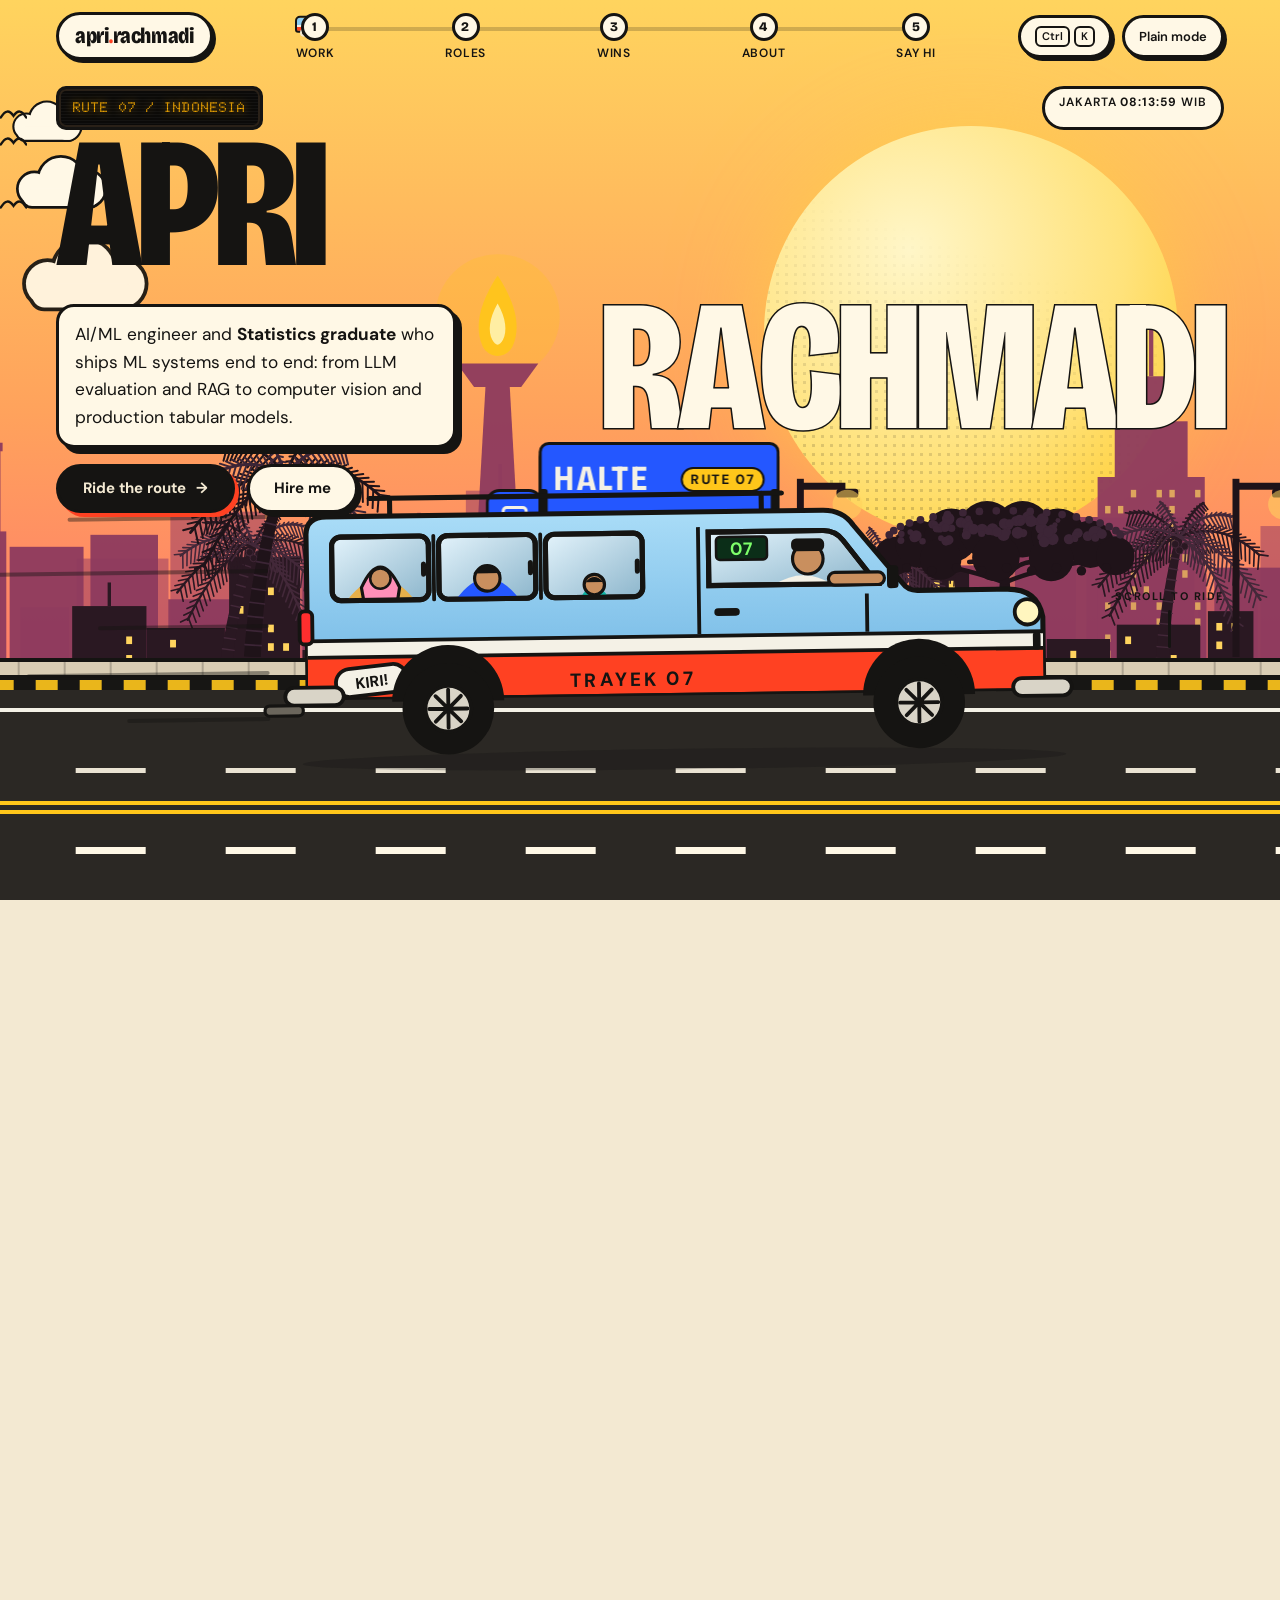
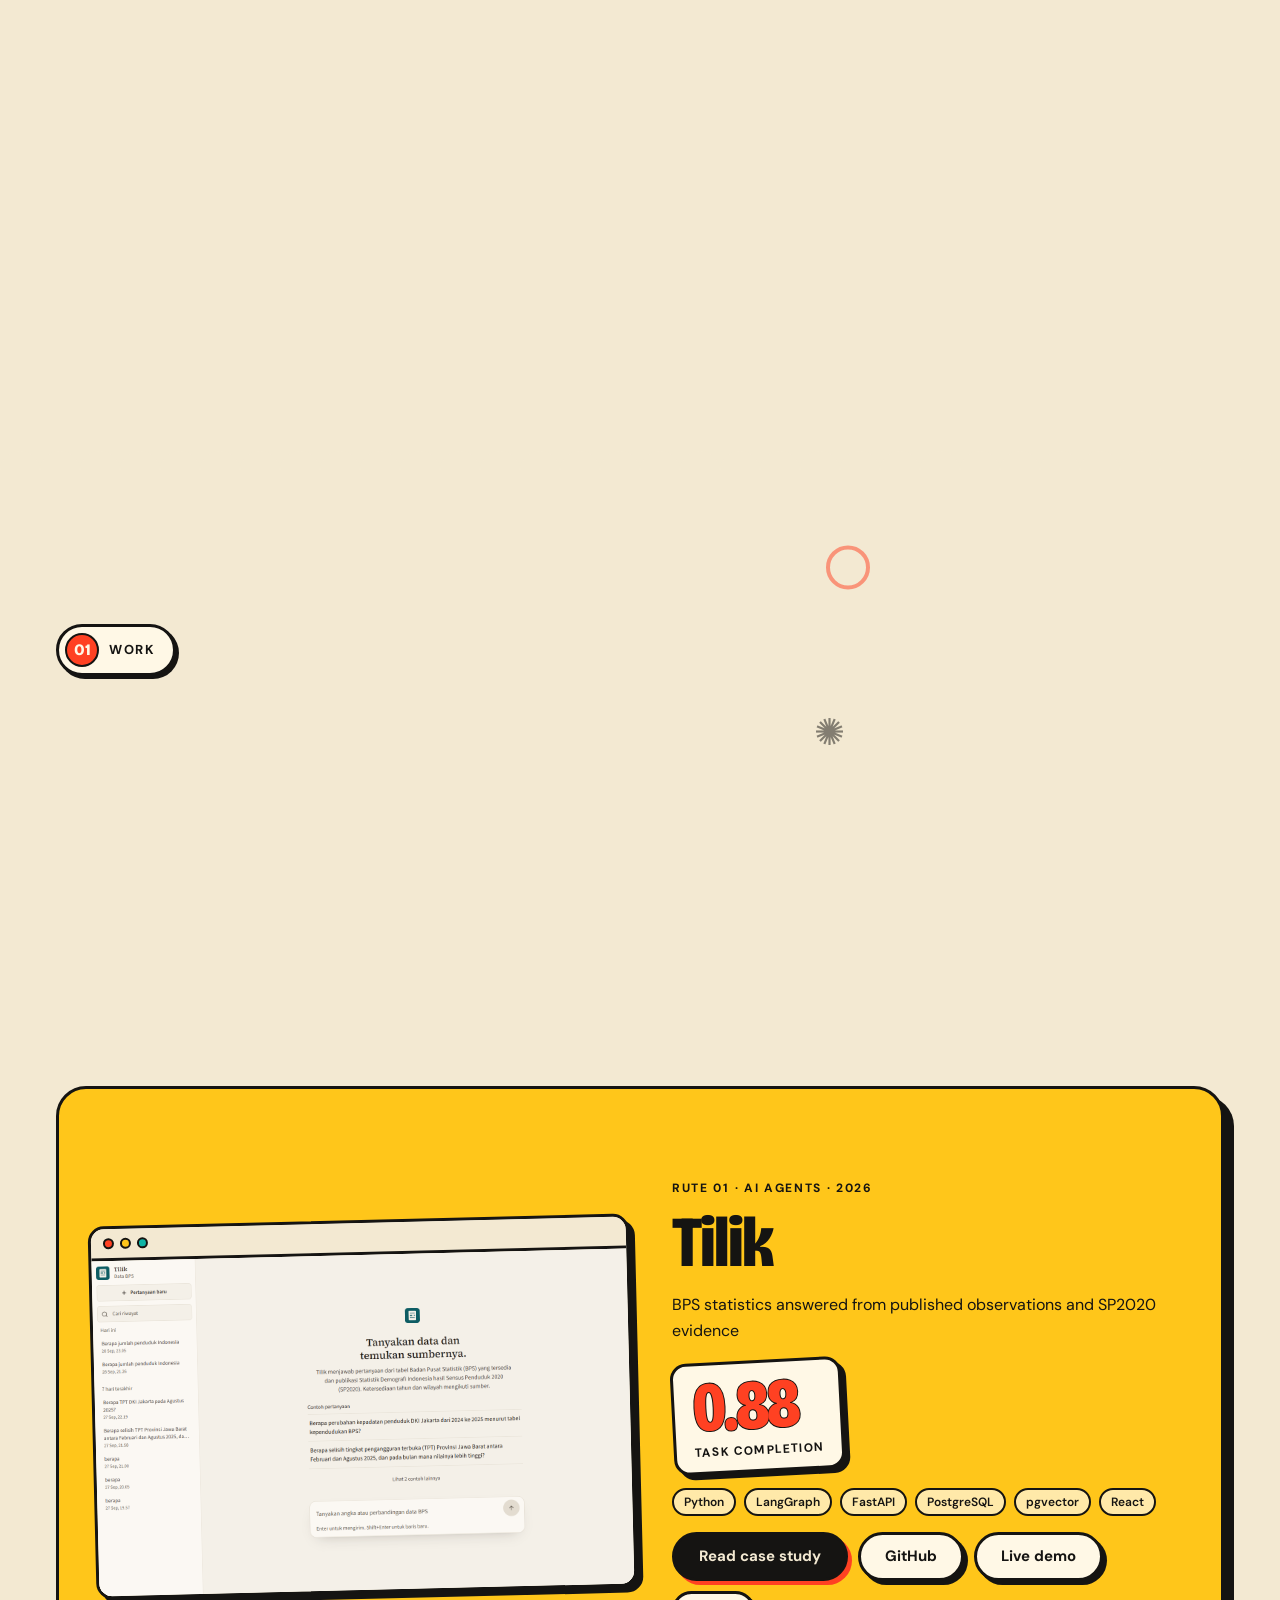
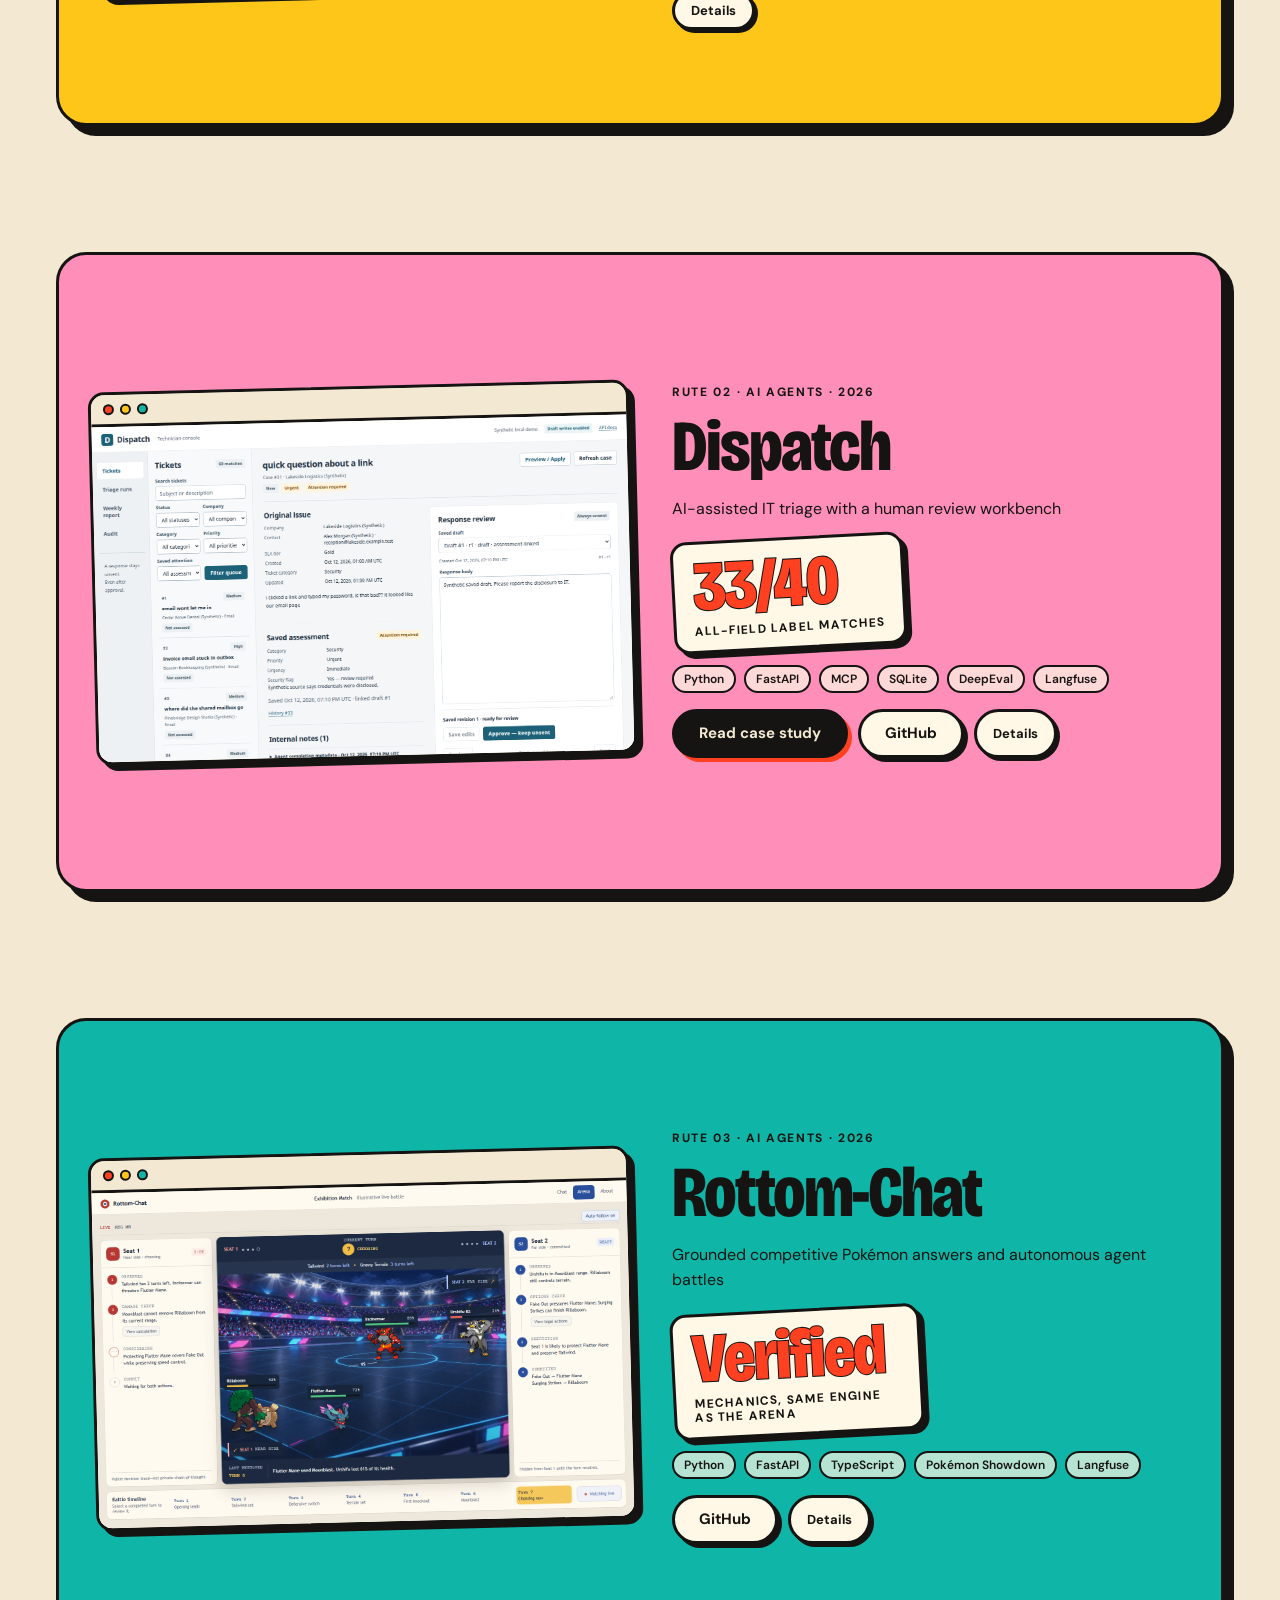
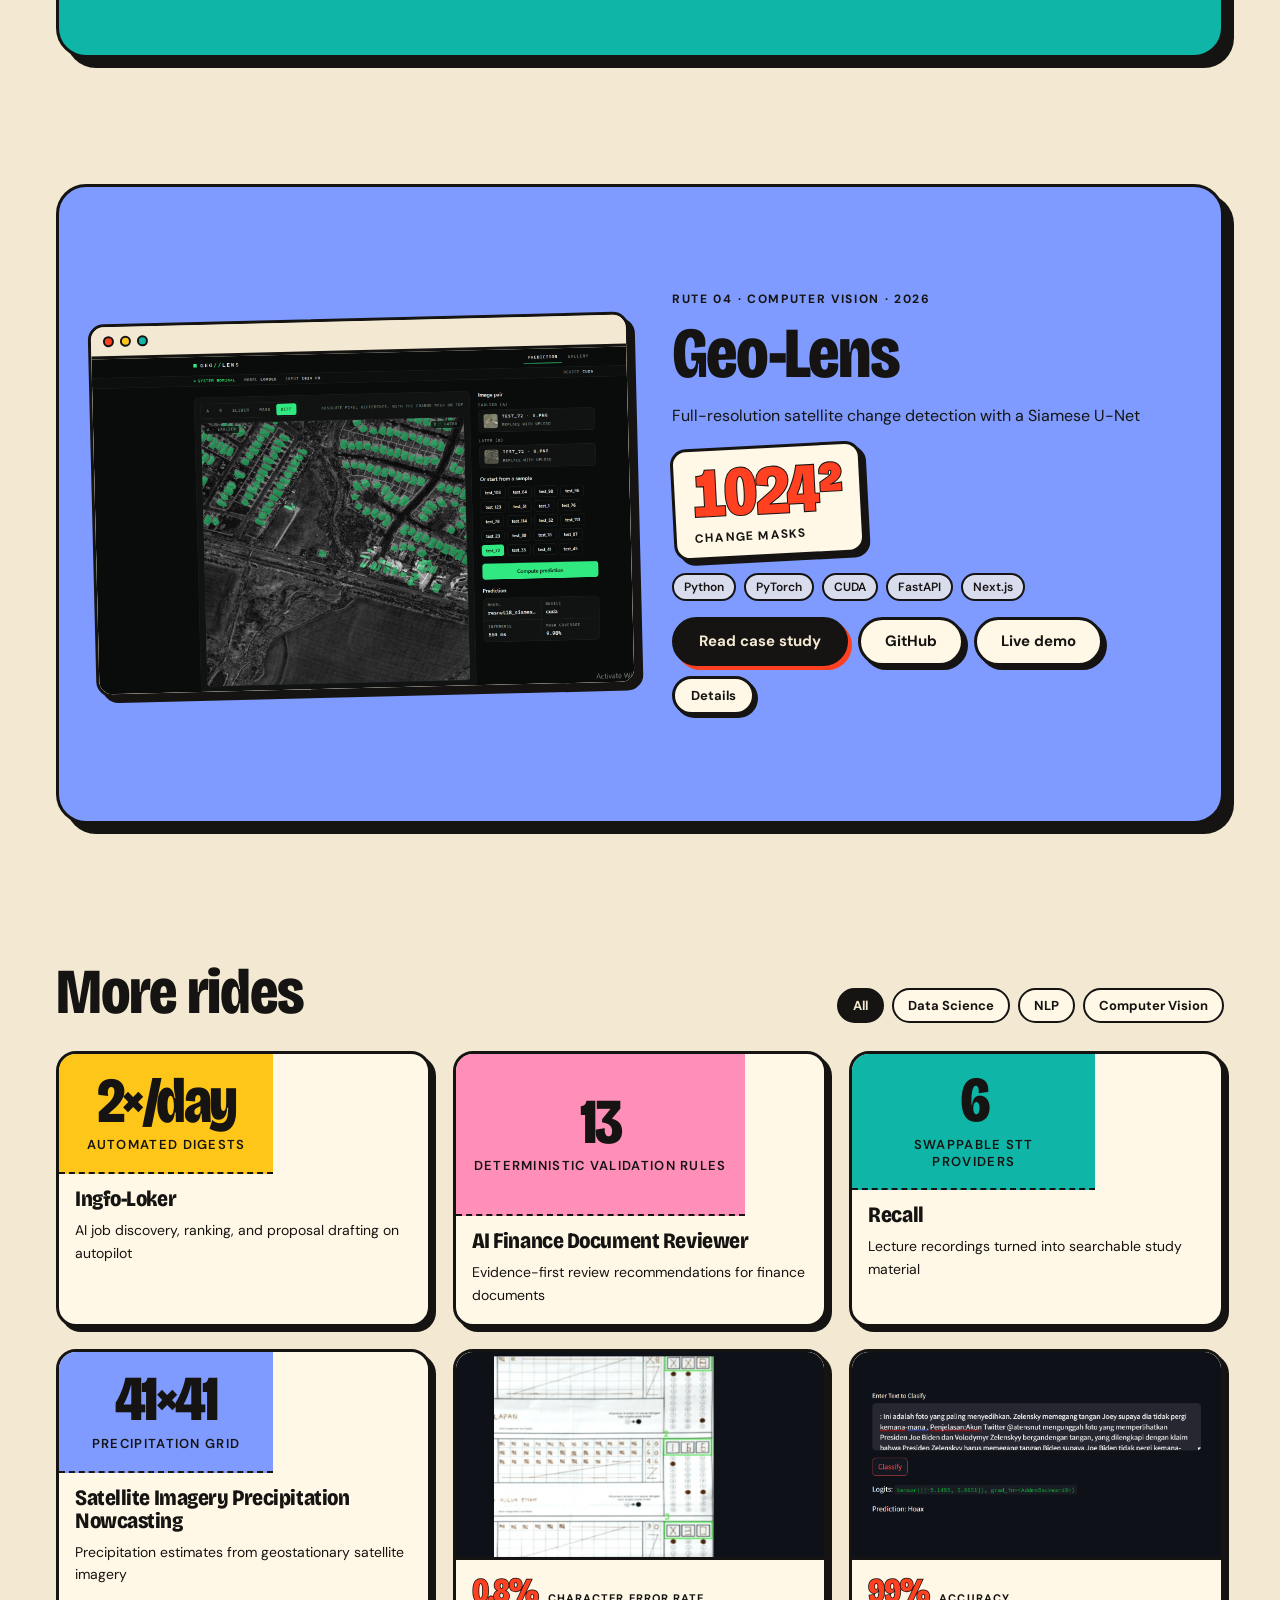
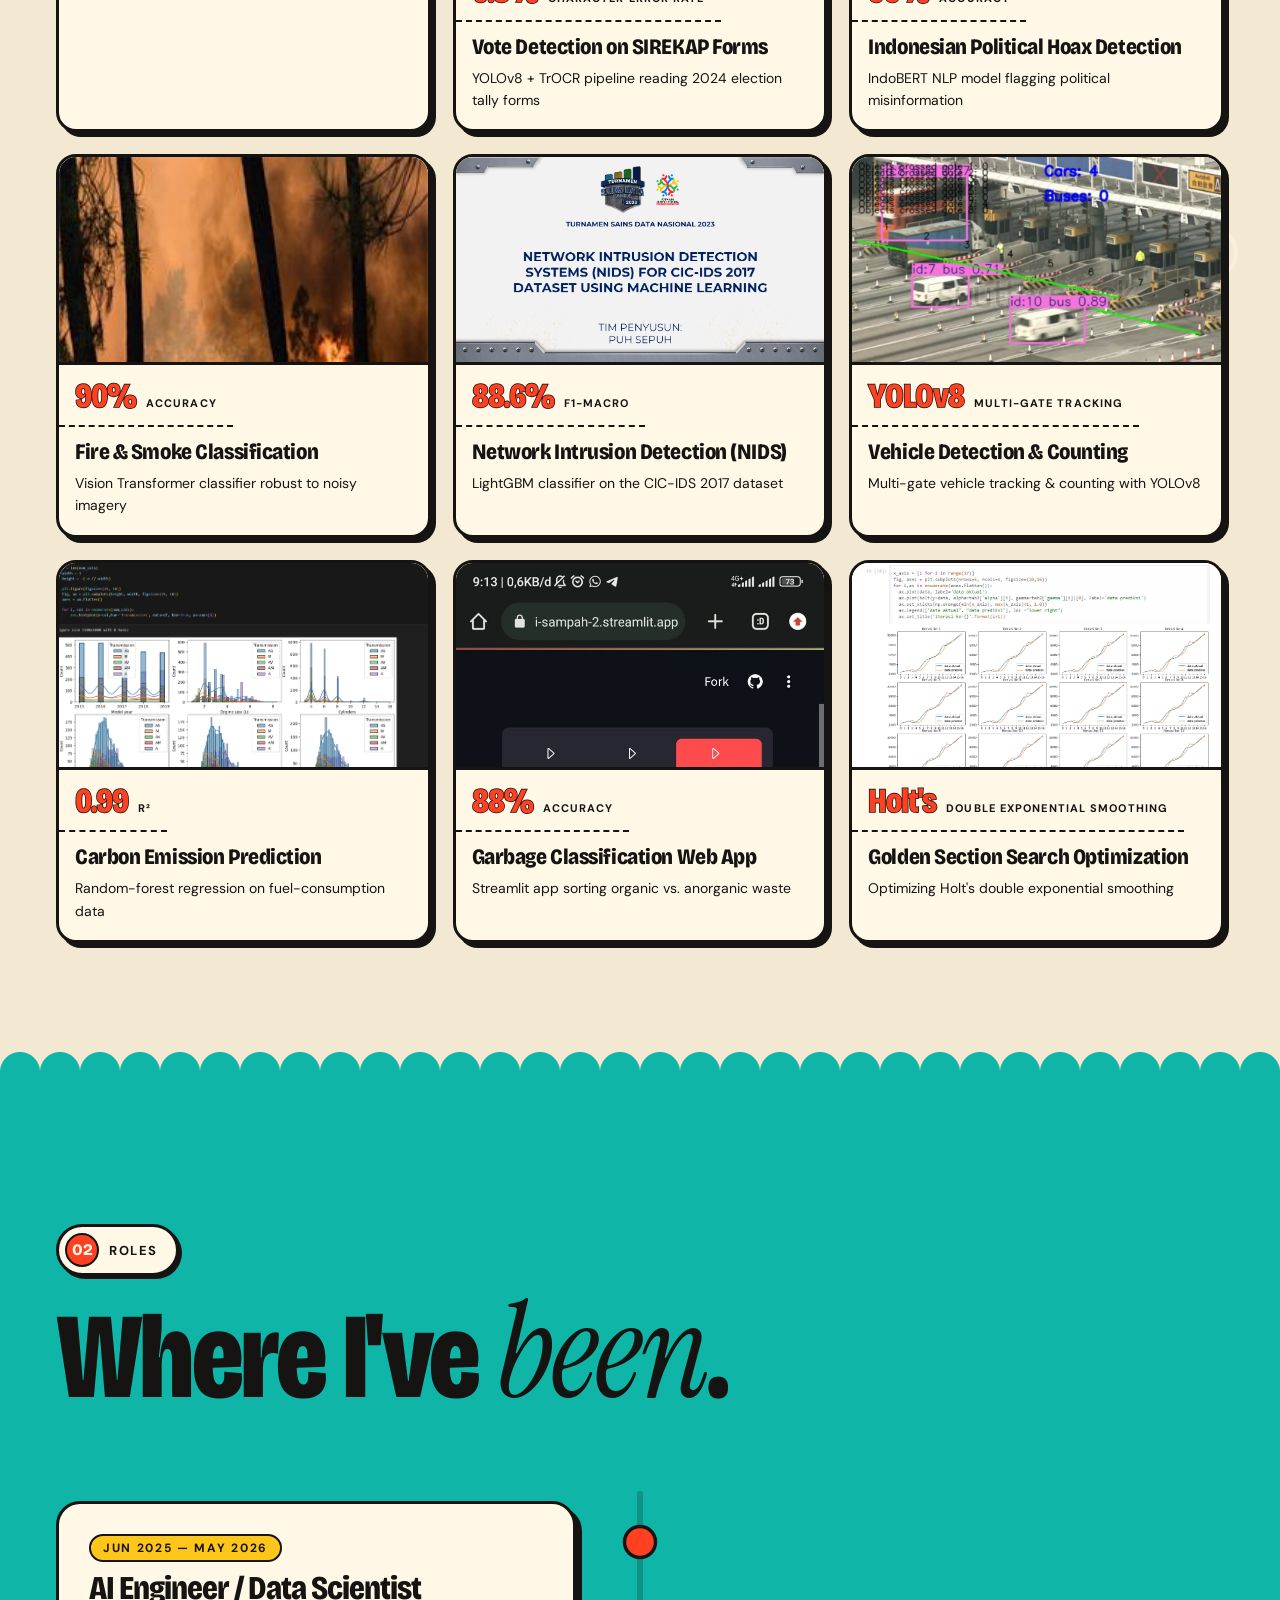
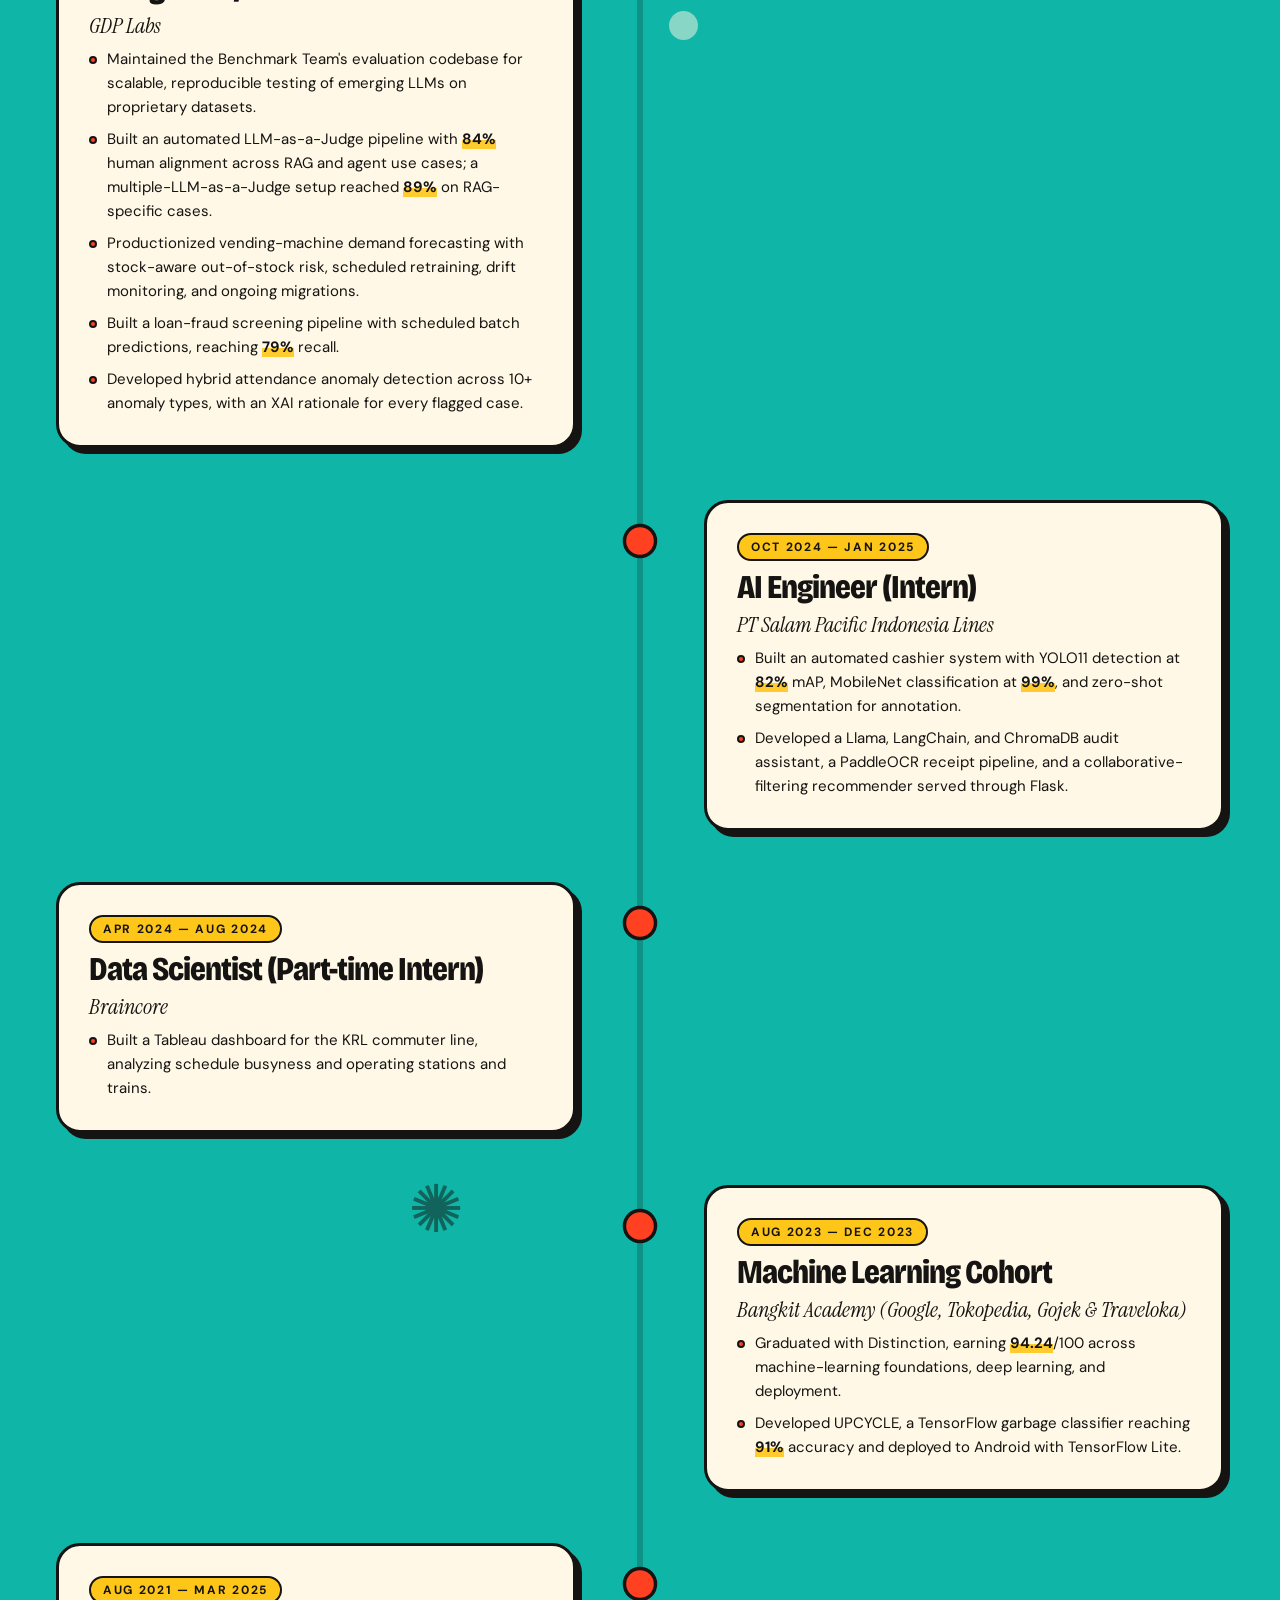
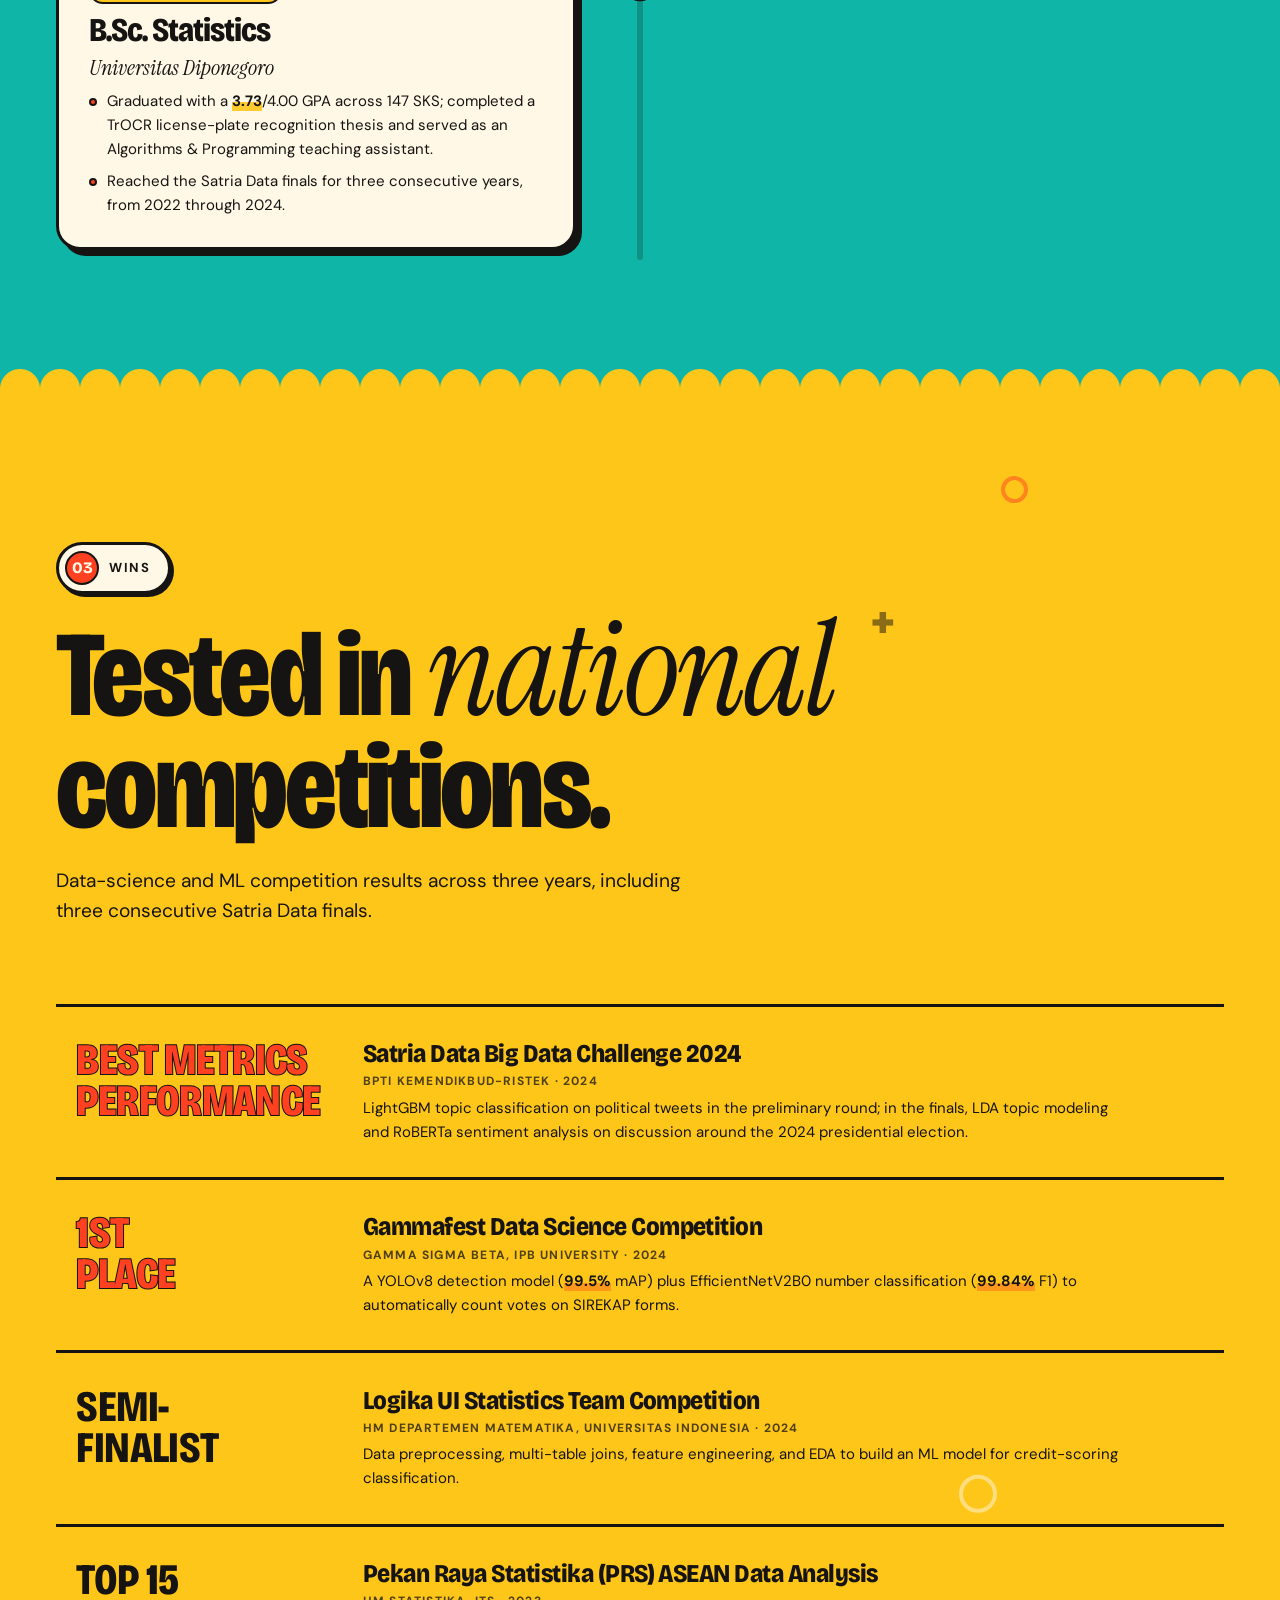
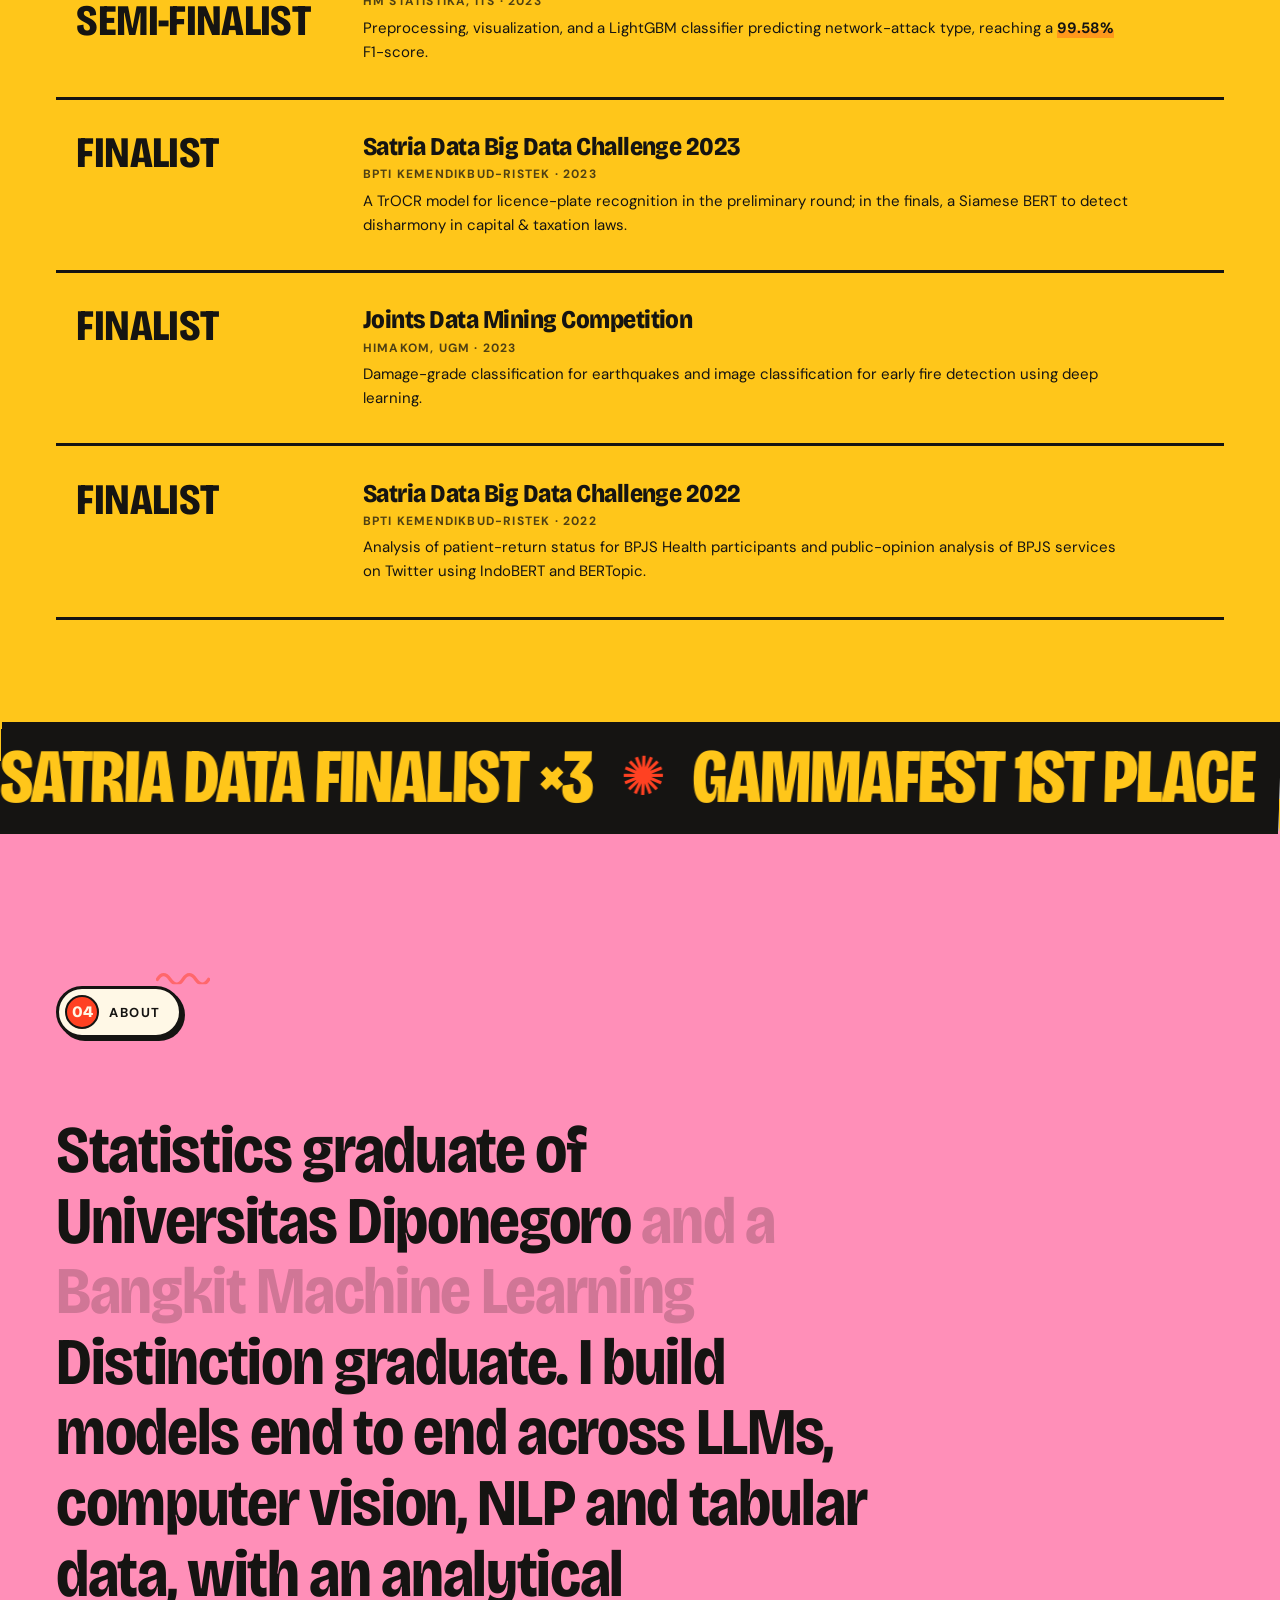
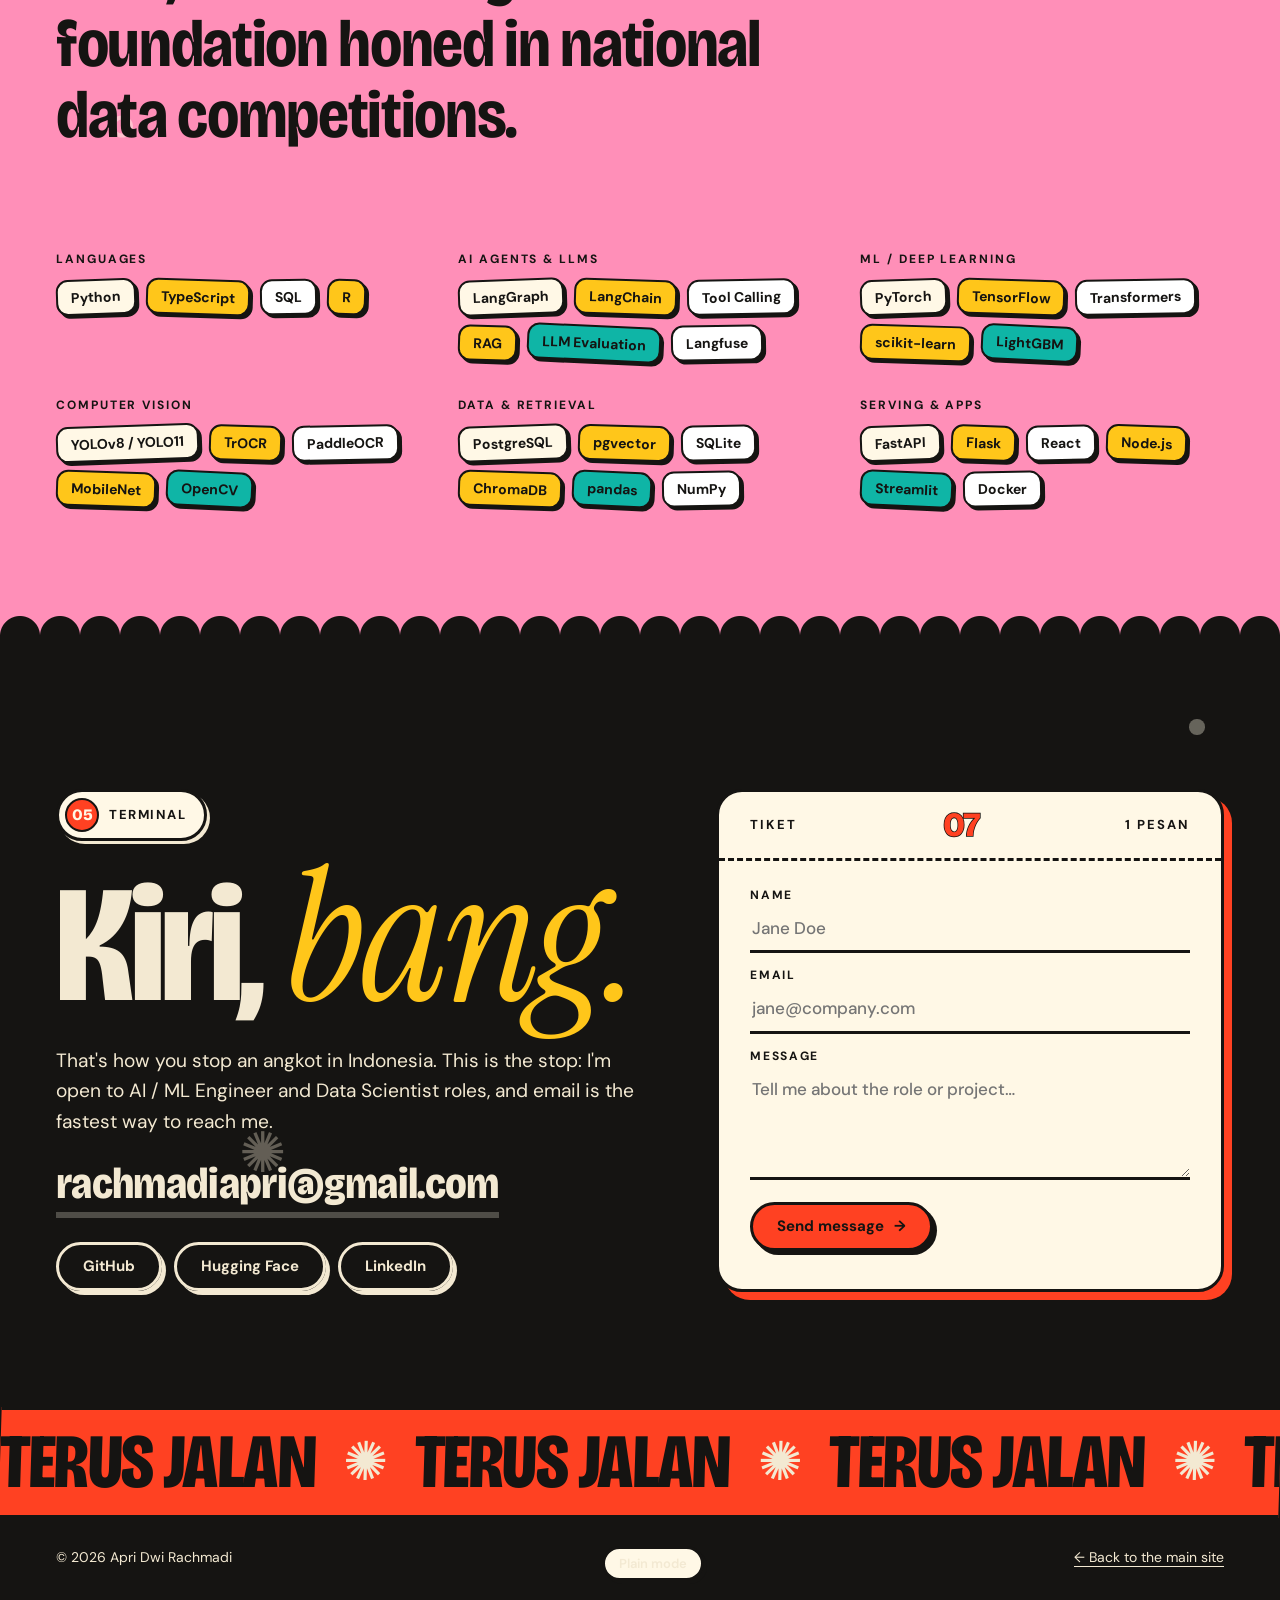
==== commit 51cb2640: "Fix hero: left-hand traffic, seamless road markings, better trees and clouds - Swap lanes so right-m" ====
--- a/angkot/index.html
+++ b/angkot/index.html
@@ -50,9 +50,9 @@
           <div class="stars" id="stars" aria-hidden="true"></div>
           <div class="sun" aria-hidden="true"></div>
           <div class="clouds" aria-hidden="true">
-            <svg class="cloud c1" viewBox="0 -4 120 56"><path d="M20 44a16 16 0 0 1 2-32 22 22 0 0 1 42-4 18 18 0 0 1 30 10 14 14 0 0 1 8 26z" fill="#fff8e6" stroke="#151412" stroke-width="3" stroke-linejoin="round"/></svg>
-            <svg class="cloud c2" viewBox="0 -4 120 56"><path d="M20 44a16 16 0 0 1 2-32 22 22 0 0 1 42-4 18 18 0 0 1 30 10 14 14 0 0 1 8 26z" fill="#fff8e6" stroke="#151412" stroke-width="3" stroke-linejoin="round"/></svg>
-            <svg class="cloud c3" viewBox="0 -4 120 56"><path d="M20 44a16 16 0 0 1 2-32 22 22 0 0 1 42-4 18 18 0 0 1 30 10 14 14 0 0 1 8 26z" fill="#fff8e6" stroke="#151412" stroke-width="3" stroke-linejoin="round"/></svg>
+            <svg class="cloud c1" viewBox="0 0 150 76" aria-hidden="true"><g stroke="#151412" stroke-width="7" stroke-linejoin="round"><circle cx="44" cy="46" r="20"/><circle cx="78" cy="34" r="28"/><circle cx="112" cy="46" r="22"/><rect x="30" y="46" width="96" height="22" rx="11"/></g><g fill="#fff8e6"><circle cx="44" cy="46" r="20"/><circle cx="78" cy="34" r="28"/><circle cx="112" cy="46" r="22"/><rect x="30" y="46" width="96" height="22" rx="11"/></g></svg>
+            <svg class="cloud c2" viewBox="0 0 150 76" aria-hidden="true"><g stroke="#151412" stroke-width="7" stroke-linejoin="round"><circle cx="44" cy="46" r="20"/><circle cx="78" cy="34" r="28"/><circle cx="112" cy="46" r="22"/><rect x="30" y="46" width="96" height="22" rx="11"/></g><g fill="#fff8e6"><circle cx="44" cy="46" r="20"/><circle cx="78" cy="34" r="28"/><circle cx="112" cy="46" r="22"/><rect x="30" y="46" width="96" height="22" rx="11"/></g></svg>
+            <svg class="cloud c3" viewBox="0 0 150 76" aria-hidden="true"><g stroke="#151412" stroke-width="7" stroke-linejoin="round"><circle cx="44" cy="46" r="20"/><circle cx="78" cy="34" r="28"/><circle cx="112" cy="46" r="22"/><rect x="30" y="46" width="96" height="22" rx="11"/></g><g fill="#fff8e6"><circle cx="44" cy="46" r="20"/><circle cx="78" cy="34" r="28"/><circle cx="112" cy="46" r="22"/><rect x="30" y="46" width="96" height="22" rx="11"/></g></svg>
           </div>
           <div class="birds" aria-hidden="true">
             <i style="--t:19s;--d:-2s;--y:15%"><svg viewBox="0 0 34 14"><path d="M1 12Q9-2 17 10Q25-2 33 12" fill="none" stroke="#151412" stroke-width="3" stroke-linecap="round"/></svg></i>
--- a/angkot/angkot.css
+++ b/angkot/angkot.css
@@ -178,7 +178,7 @@
 .ride__intro p { font-size: clamp(15px, 1.35vw, 18px); background: var(--cream); border: var(--bw) solid var(--ink); border-radius: 18px; padding: 14px 16px; box-shadow: var(--shadow); }
 .ride__cta { display: flex; gap: 12px; flex-wrap: wrap; }
 
-.bus { position: absolute; left: 50%; bottom: 6.2svh; width: var(--busw); z-index: 4; transform: translateX(calc(-50% + 4vw + var(--p) * 120vw)); will-change: transform; }
+.bus { position: absolute; left: 50%; bottom: calc(var(--road) * .66 - var(--busw) * .04); width: var(--busw); z-index: 4; transform: translateX(calc(-50% + 4vw + var(--p) * 120vw)); will-change: transform; }
 .bus { pointer-events: none; }
 .bus__lean { transform: rotate(calc(var(--v, 0) * -3deg)); transform-origin: 18% 100%; }
 .bus__body { position: relative; pointer-events: auto; cursor: pointer; animation: bounce .55s ease-in-out infinite alternate; }
@@ -207,14 +207,14 @@
 @keyframes spin { to { transform: rotate(360deg); } }
 
 .road { position: absolute; inset: auto 0 0 0; height: var(--road); background: #2b2824; border-top: 5px solid var(--ink); z-index: 2; overflow: hidden; }
-.road::before { content: ""; position: absolute; inset: 0 0 auto; height: 10px; background: repeating-linear-gradient(90deg, var(--ink) 0 22px, var(--sun) 22px 44px); opacity: .9; }
-.walk { position: absolute; left: 0; right: 0; bottom: calc(var(--road) - 3px); height: 2.2svh; z-index: 2; background: repeating-linear-gradient(90deg, rgba(21, 20, 18, .22) 0 2px, transparent 2px 46px), #d9cdb4; border-top: 4px solid var(--ink); }
+.road::before { content: ""; position: absolute; inset: 0 0 auto; height: 10px; background: linear-gradient(90deg, var(--ink) 50%, var(--sun) 50%) calc(var(--g44, 0) * -1px) 0 / 44px 100% repeat-x; opacity: .9; }
+.walk { position: absolute; left: 0; right: 0; bottom: calc(var(--road) - 3px); height: 2.2svh; z-index: 2; background: linear-gradient(90deg, rgba(21, 20, 18, .22) 0 2px, transparent 2px) calc(var(--g46, 0) * -1px) 0 / 46px 100% repeat-x, #d9cdb4; border-top: 4px solid var(--ink); }
 .road::after { content: ""; position: absolute; inset: 0; pointer-events: none; background:
   linear-gradient(#f4f1e6, #f4f1e6) 0 13% / 100% 4px no-repeat,
-  linear-gradient(var(--sun), var(--sun)) 0 45% / 100% 4px no-repeat,
-  linear-gradient(var(--sun), var(--sun)) 0 calc(45% + 9px) / 100% 4px no-repeat; }
-.road__dash--far { top: 31% !important; height: 5px !important; opacity: .9; }
-.road__dash { position: absolute; left: 0; right: 0; top: 70%; height: 7px; background: repeating-linear-gradient(90deg, var(--cream) 0 70px, transparent 70px 150px); animation: road var(--road-speed, 1.1s) linear infinite; }
+  linear-gradient(var(--sun), var(--sun)) 0 56% / 100% 4px no-repeat,
+  linear-gradient(var(--sun), var(--sun)) 0 calc(56% + 9px) / 100% 4px no-repeat; }
+.road__dash--far { top: 40% !important; height: 5px !important; opacity: .9; }
+.road__dash { position: absolute; left: 0; right: 0; top: 76%; height: 7px; background: linear-gradient(90deg, var(--cream) 0 70px, transparent 70px) calc(var(--g150, 0) * -1px) 0 / 150px 100% repeat-x; }
 @keyframes road { to { background-position-x: -150px; } }
 
 .scrollhint { position: absolute; right: var(--pad); bottom: calc(var(--road) + 3svh); z-index: 1; display: grid; justify-items: center; gap: 8px; font: 700 11px/1 var(--f-body); letter-spacing: .14em; text-transform: uppercase; opacity: calc(1 - var(--p) * 4); }
@@ -227,12 +227,12 @@
   .ride__intro p { font-size: 14px; padding: 10px 12px; }
   .scrollhint { display: none; }
   .ride__stage { --busw: 98vw; }
-  .bus { bottom: 8svh; transform: translateX(calc(-50% + var(--p) * 140vw)); }
+  .bus { transform: translateX(calc(-50% + var(--p) * 140vw)); }
   .tag--clock { display: none; }
   .ride__stage .halte { display: none; }
 }
 
-.clouds .cloud { position: absolute; left: 0; width: var(--w); animation: drift var(--dur) linear infinite; animation-delay: var(--del); }
+.clouds .cloud { overflow: visible; position: absolute; left: 0; width: var(--w); animation: drift var(--dur) linear infinite; animation-delay: var(--del); }
 .cloud.c1 { --w: clamp(90px, 13vmin, 190px); --dur: 70s; --del: -20s; top: 17%; }
 .cloud.c2 { --w: clamp(120px, 18vmin, 260px); --dur: 95s; --del: -60s; top: 26%; opacity: .92; }
 .cloud.c3 { --w: clamp(70px, 10vmin, 150px); --dur: 58s; --del: -5s; top: 11%; }
@@ -241,7 +241,7 @@
 .birds svg { display: block; animation: flap .32s ease-in-out infinite alternate; transform-origin: 50% 100%; }
 @keyframes fly { from { translate: -10vw 0; } 50% { translate: 55vw -3vh; } to { translate: 112vw 2vh; } }
 @keyframes flap { from { transform: scaleY(1); } to { transform: scaleY(.35); } }
-.roadside { position: absolute; left: 0; right: 0; bottom: calc(var(--road) + 2svh); height: clamp(130px, 25svh, 250px); z-index: 1; background-repeat: repeat-x; background-position: calc(var(--sx, 0) * 1px) 100%; background-size: auto 100%; }
+.roadside { position: absolute; left: 0; right: 0; bottom: calc(var(--road) + 2svh); height: clamp(180px, 33svh, 340px); z-index: 1; background-repeat: repeat-x; background-position: calc(var(--sx, 0) * 1px) 100%; background-size: auto 100%; }
 .halte { position: absolute; left: 0; bottom: calc(var(--road) + 2svh); z-index: 2; width: calc(var(--busw) * .35); display: flex; align-items: flex-end; gap: 3%; will-change: transform; }
 .halte__sign { display: grid; justify-items: center; width: 15%; }
 .halte__tag { margin-top: 8px; font: 800 clamp(9px, calc(var(--busw) * .014), 14px)/1 var(--f-body); letter-spacing: .16em; background: var(--ink); color: var(--paper); padding: 4px 6px; border-radius: 4px; }
@@ -266,8 +266,8 @@
 .veh--near .rider { animation: rumble .22s linear infinite alternate; }
 .veh { position: absolute; left: 0; will-change: translate; animation-timing-function: linear; animation-fill-mode: forwards; }
 .veh svg { display: block; width: 100%; height: auto; }
-.veh--near { z-index: 5; bottom: -.4svh; width: calc(var(--busw) * .34); animation-name: driveR; }
-.veh--far { z-index: 3; bottom: calc(var(--road) - 9.3svh); width: calc(var(--busw) * .54); animation-name: driveL; }
+.veh--near { z-index: 5; bottom: calc(var(--road) * .48 - var(--busw) * .036); width: calc(var(--busw) * .34); animation-name: driveR; }
+.veh--far { z-index: 6; bottom: calc(var(--road) * .08 - var(--busw) * .015); width: calc(var(--busw) * .56); animation-name: driveL; }
 .veh--far svg { transform: scaleX(-1); }
 @keyframes driveR { from { translate: -14vw 0; } to { translate: 112vw 0; } }
 @keyframes driveL { from { translate: 112vw 0; } to { translate: -18vw 0; } }
